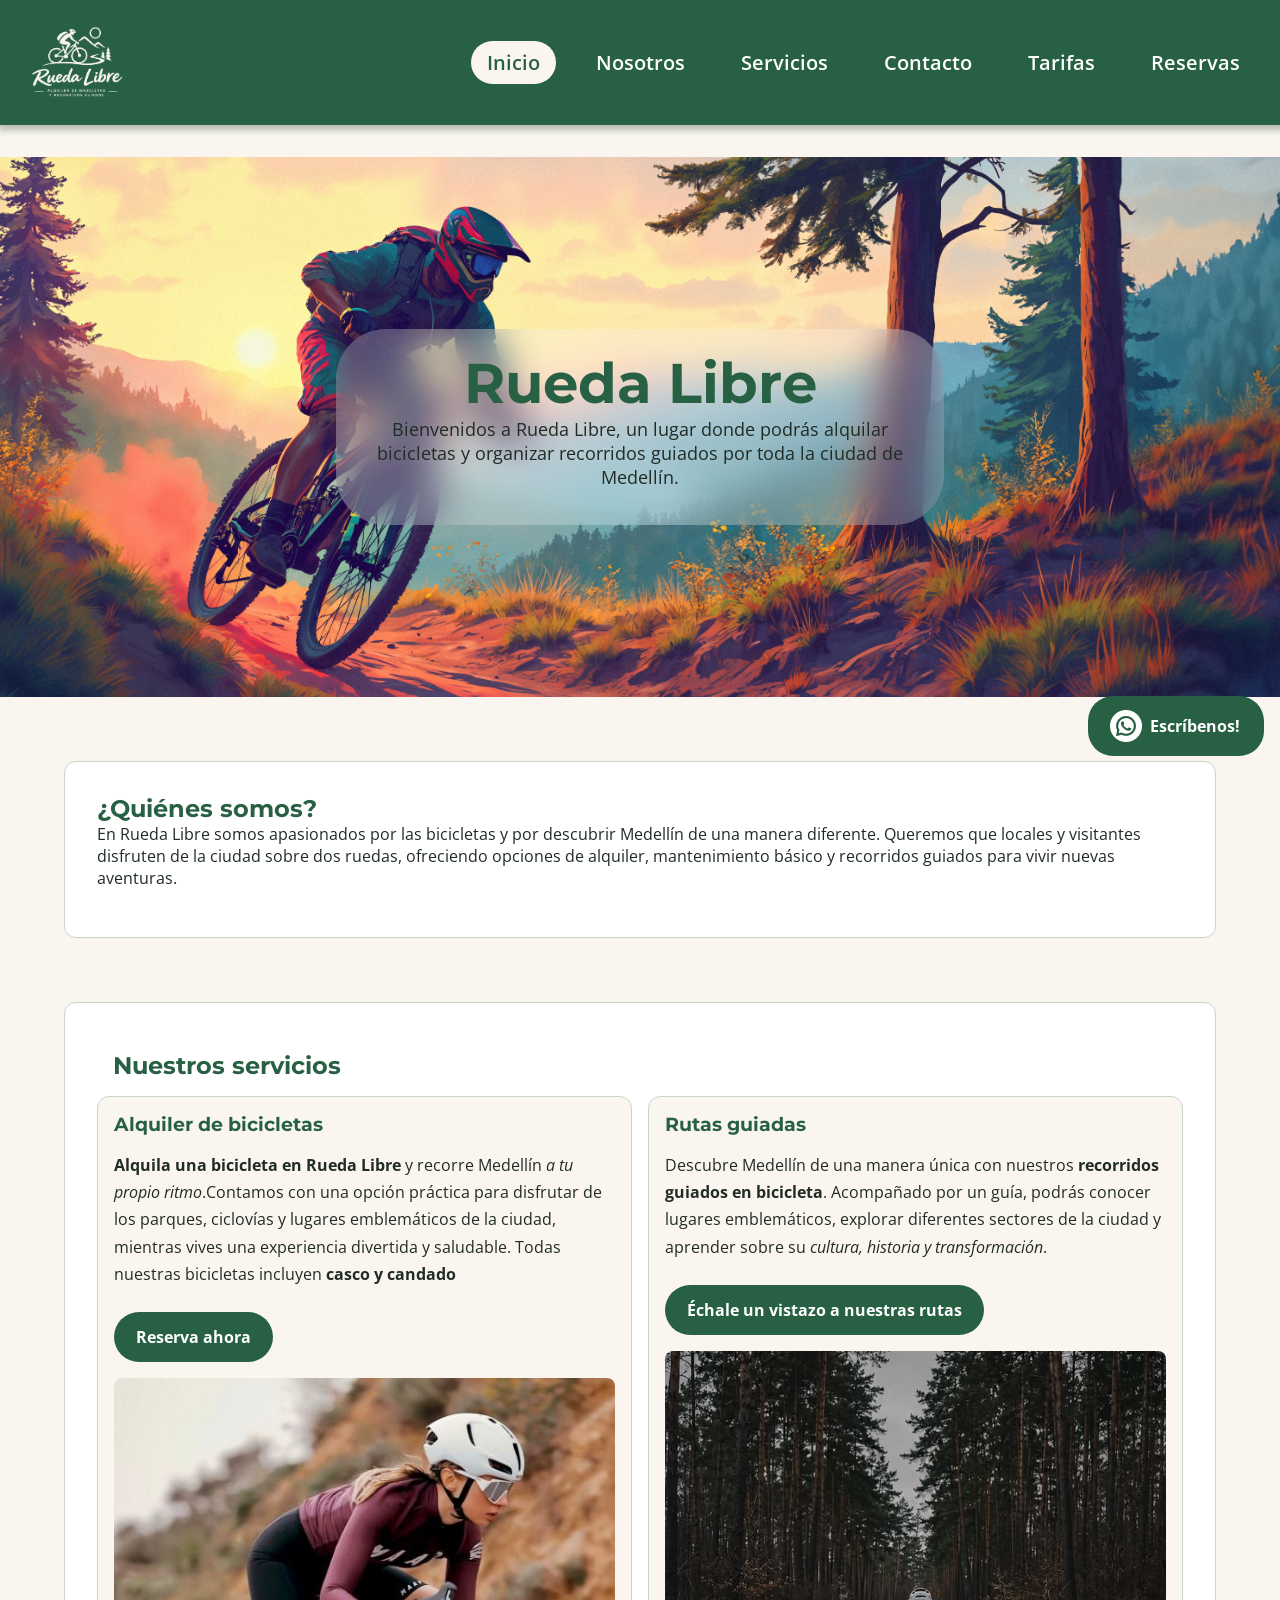
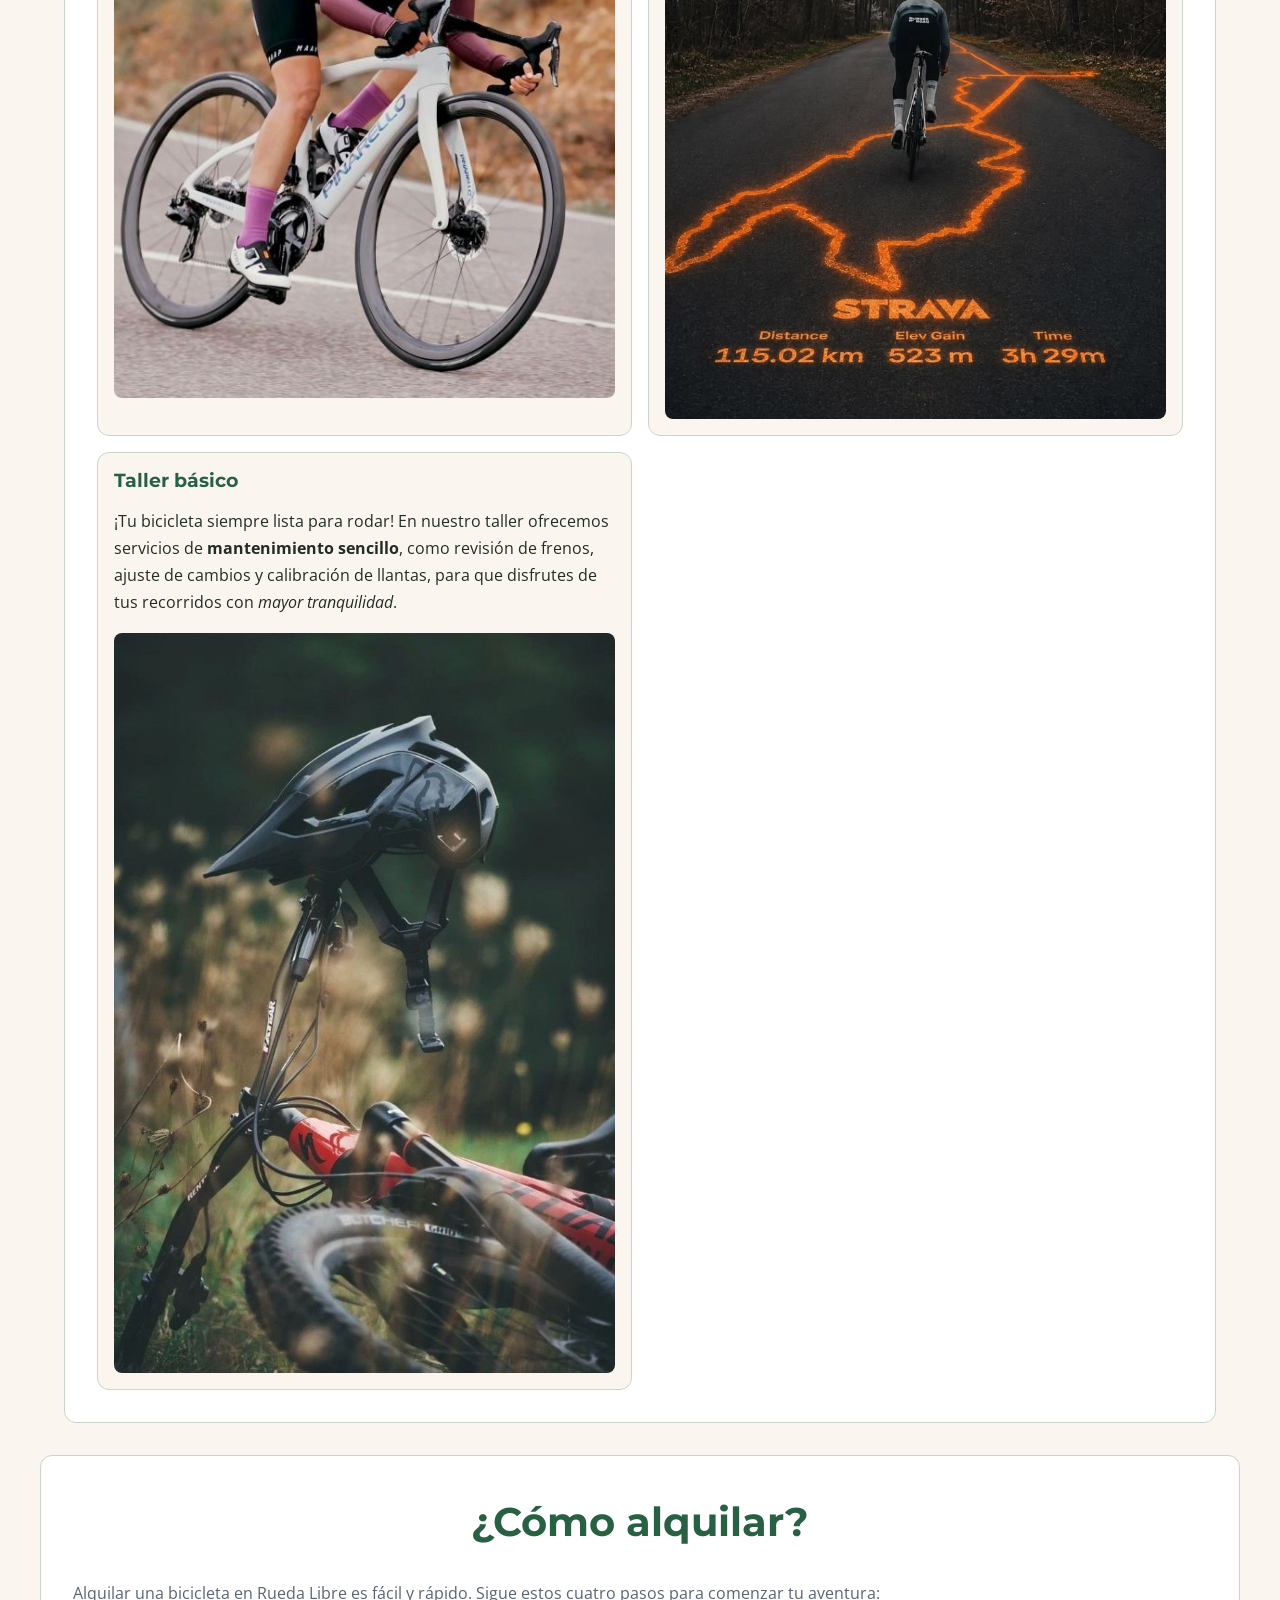
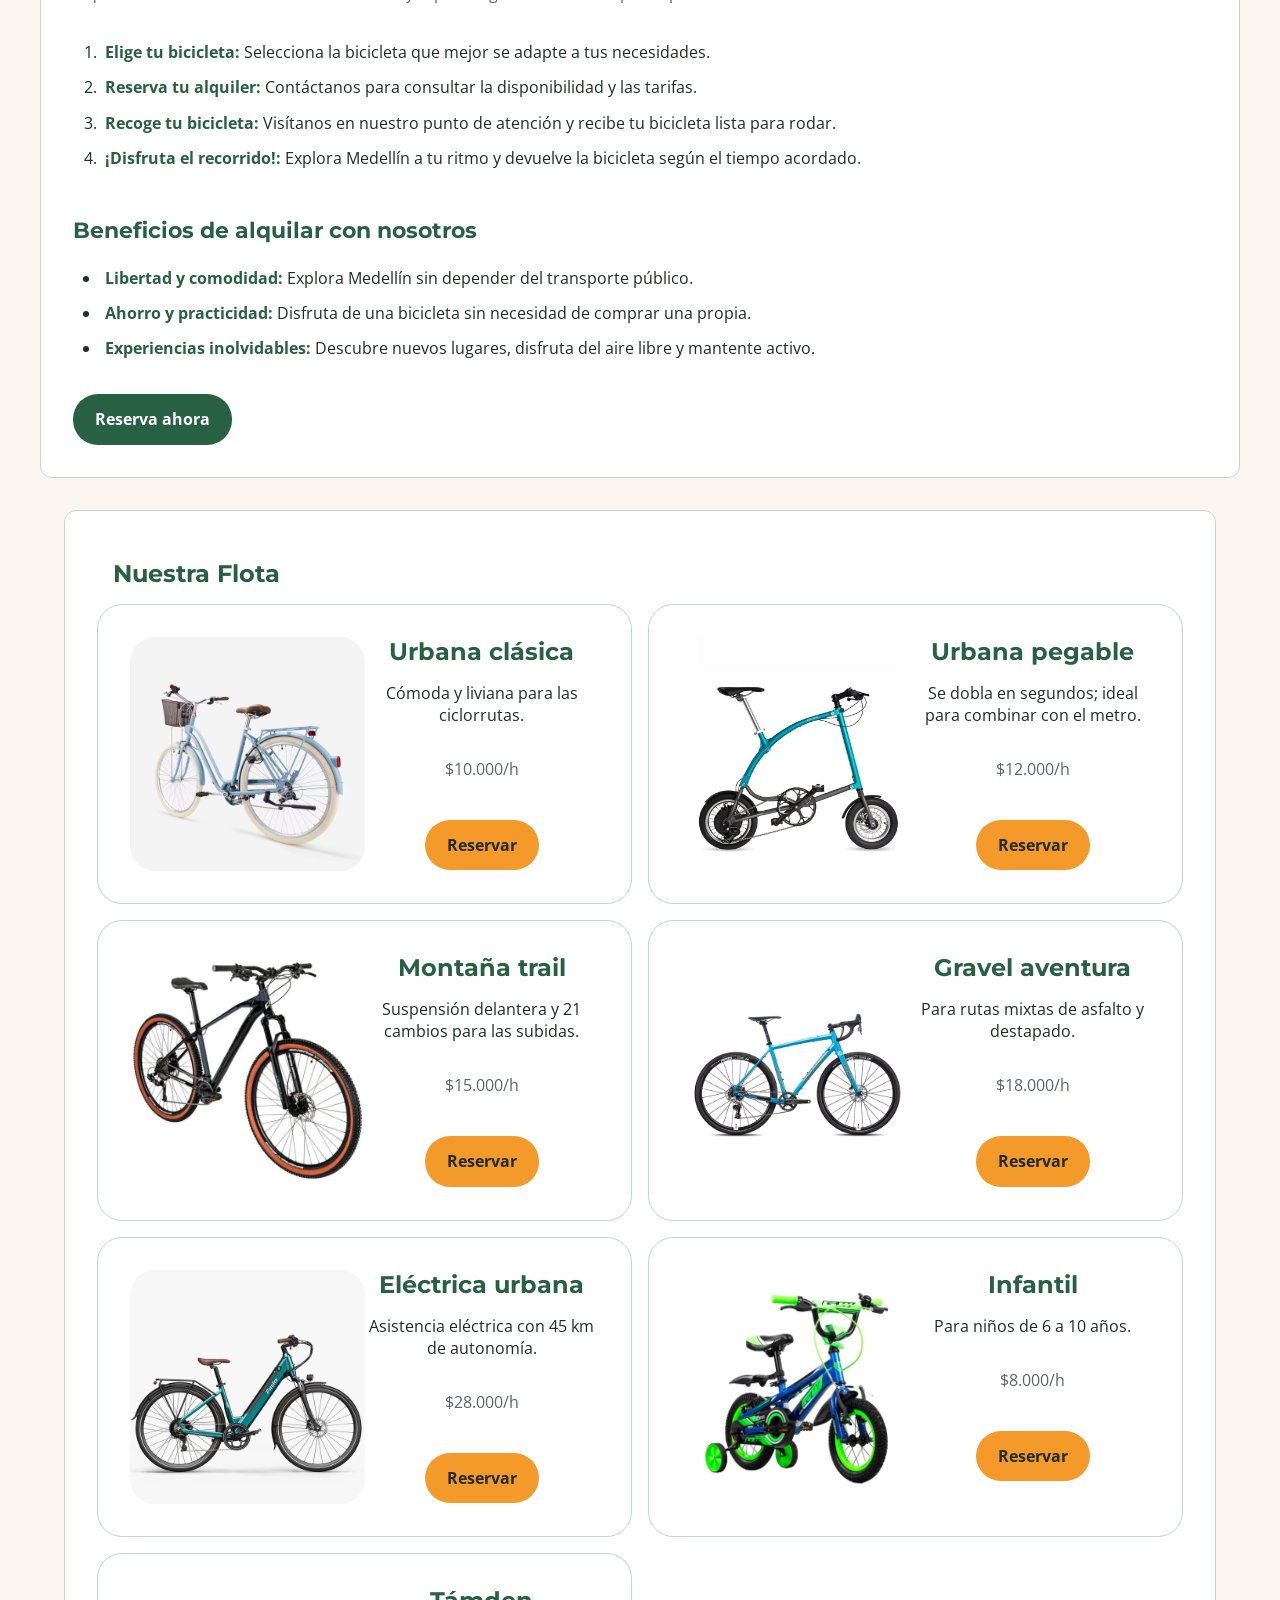
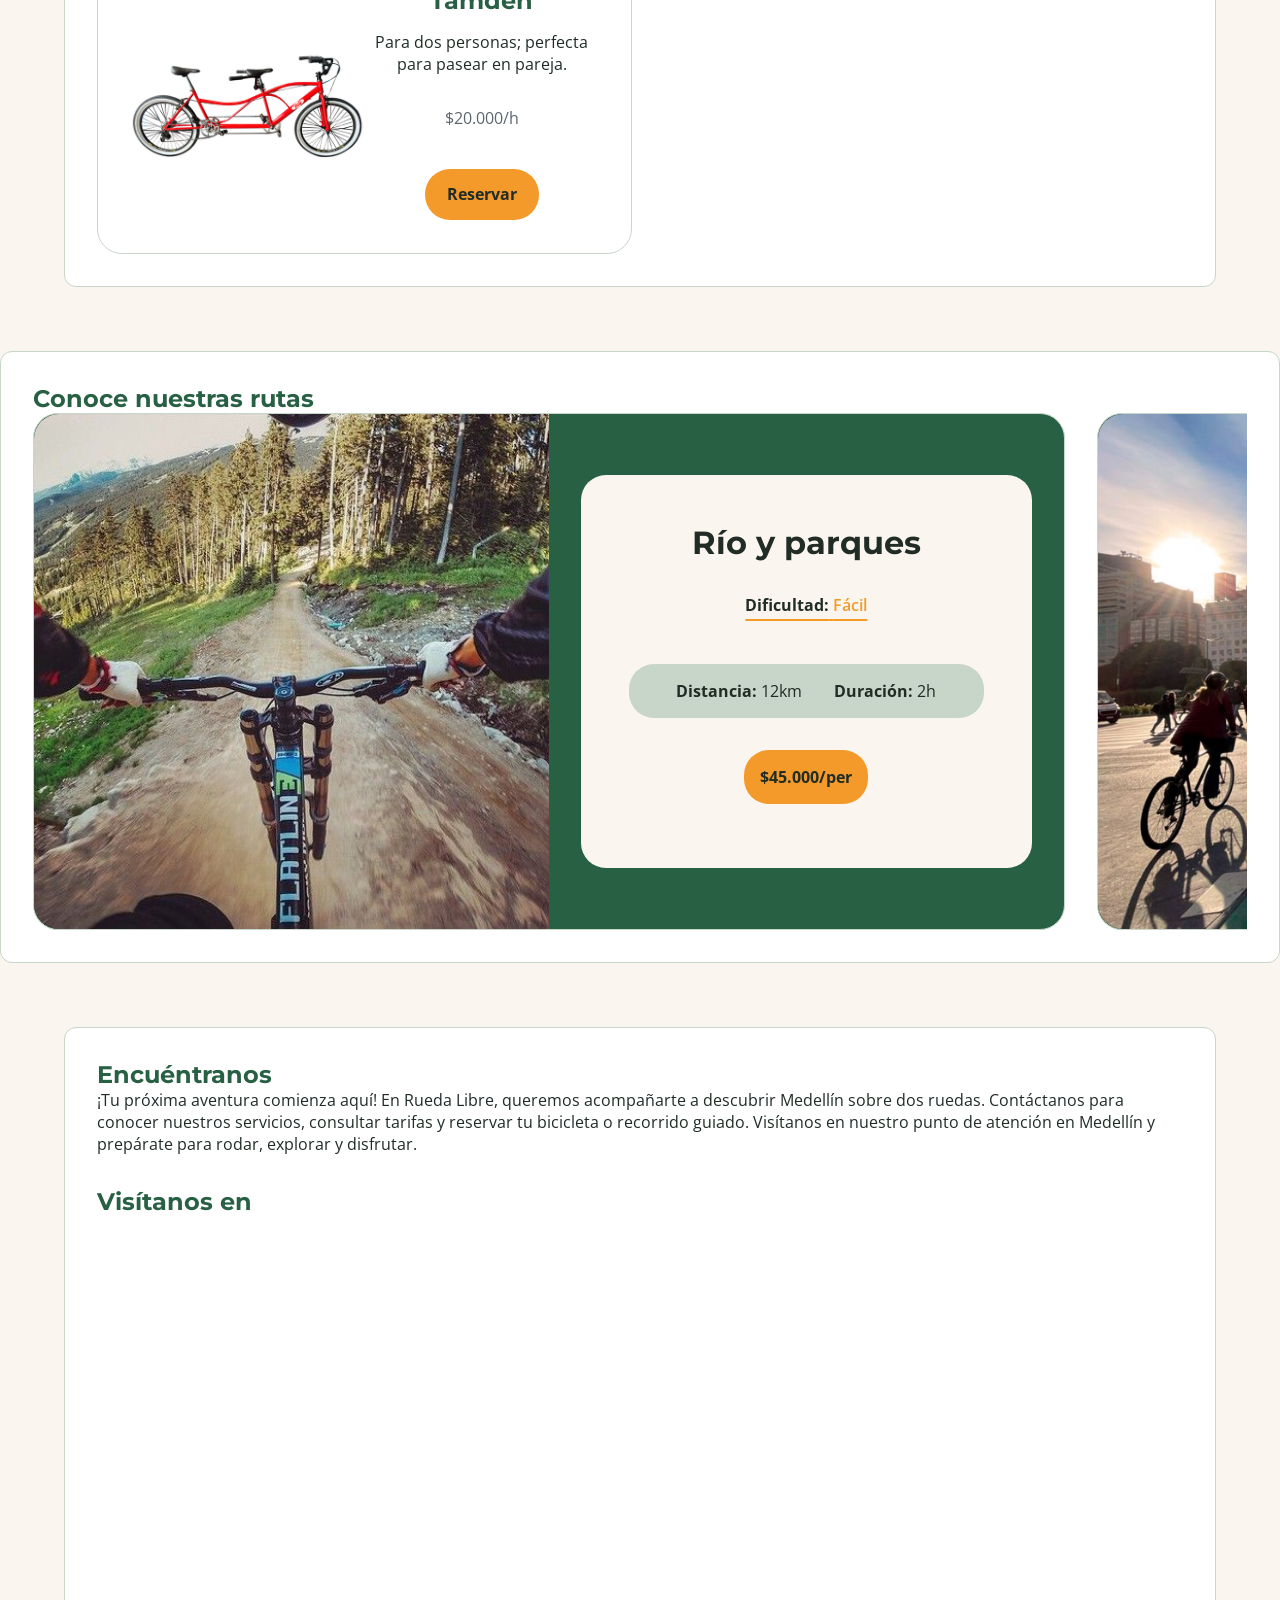
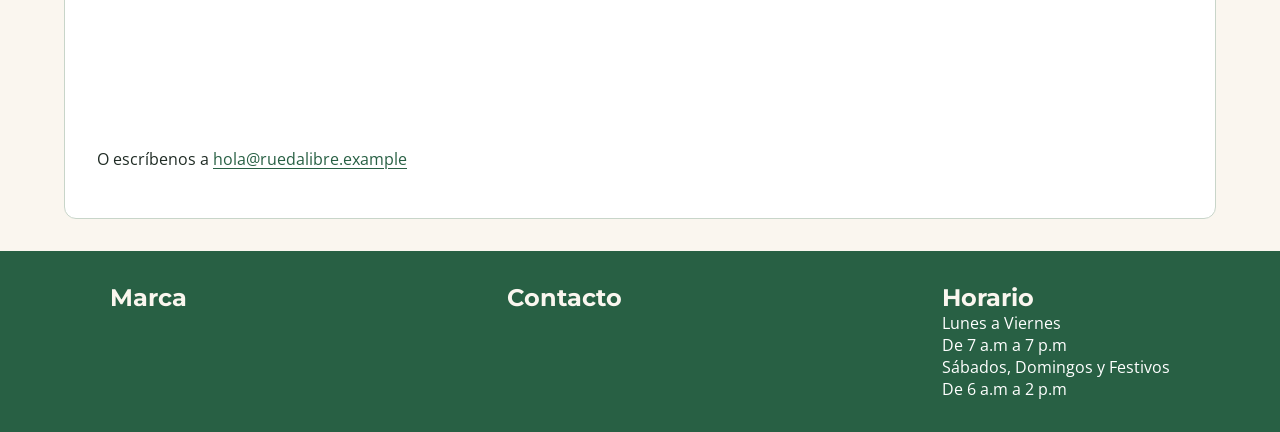
==== index.html @ aeb86398 "Creación repositorio Rueda Libre usando Bootstrap" ====
<!DOCTYPE html>
<html lang="es">

<head>
    <meta charset="UTF-8">
    <meta name="viewport" content="width=device-width, initial-scale=1.0">
    <link rel="preconnect" href="https://fonts.googleapis.com">
    <link rel="preconnect" href="https://fonts.gstatic.com" crossorigin>
    <link
        href="https://fonts.googleapis.com/css2?family=Inter:ital,opsz,wght@0,14..32,100..900;1,14..32,100..900&family=Montserrat:ital,wght@0,100..900;1,100..900&family=Open+Sans:ital,wght@0,300..800;1,300..800&display=swap"
        rel="stylesheet">
    <link
        href="https://fonts.googleapis.com/css2?family=Inter:ital,opsz,wght@0,14..32,100..900;1,14..32,100..900&family=Montserrat:ital,wght@0,100..900;1,100..900&display=swap"
        rel="stylesheet">
    <!-- <link rel="stylesheet" href="./css/style.css"> -->  <!-- primer CSS, enfoque primero pc -->
    <link rel="stylesheet" href="./css/mobil-first.css"> <!-- Enfoque Mobile-first -->
    <title>Rueda Libre | Alquiler de bicicletas en Medellín</title>
    <meta name="description" content="Alquila bicicletas y organiza recorridos guiados por Medellín">
</head>

<body>

    <header>
        <a href="../index.html" class="logo"><img src="./img/Logo.png" alt="Logo de Rueda Libre" class="logo-img"></a>

        <input type="checkbox" id="menu">
        <label for="menu">
            <img src="./img/menu.png" class="menu-icon" alt="icono menú hamburguesa">
        </label>

        <nav class="nav">
            <ul class="nav-bar">
                <li class="nav-bar-item activo"><a href="./index.html">Inicio</a></li>
                <li class="nav-bar-item"><a href="#Nosotros">Nosotros</a></li>
                <li class="nav-bar-item"><a href="#Servicios">Servicios</a></li>
                <li class="nav-bar-item"><a href="#Encuentranos">Contacto</a></li>
                <li class="nav-bar-item"><a href="./paginas/tarifas.html">Tarifas</a></li>
                <li class="nav-bar-item"><a href="./paginas/reservas.html">Reservas</a></li>
            </ul>
        </nav>
    </header>

    <main>
        <section class="container container-welcome" id="container-welcome">
            <div class="welcome-content">
                <h1>Rueda Libre</h1>
                <p>Bienvenidos a Rueda Libre, un lugar donde podrás alquilar bicicletas y organizar recorridos guiados
                    por toda la ciudad de Medellín.</p>
            </div>

        </section>

        <section class="container nosotros" id="Nosotros">
            <h2 class="title nosotros-title">¿Quiénes somos?</h2>
            <p>En Rueda Libre somos apasionados por las bicicletas y por descubrir Medellín de una manera diferente.
                Queremos que locales y visitantes disfruten de la ciudad sobre dos ruedas, ofreciendo opciones de
                alquiler,
                mantenimiento básico y recorridos guiados para vivir nuevas aventuras.</p>
        </section>


        <section class="container servicios" id="Servicios">

            <h2 class="title servicios-title">Nuestros servicios</h2>

            <div class="container-content container-content-servicios">

                <article class="container-servicios-subtitle">
                    <h3 class="servicios-subtitle">Alquiler de bicicletas</h3>
                    <p class="servicios-text"><strong>Alquila una bicicleta en Rueda Libre</strong>
                        y recorre Medellín <em>a tu propio ritmo</em>.Contamos con una opción práctica para disfrutar de
                        los parques, ciclovías y lugares emblemáticos de la ciudad, mientras vives una experiencia
                        divertida
                        y
                        saludable. Todas nuestras bicicletas incluyen
                        <strong>casco y candado</strong>
                    </p>
                    <a href="./paginas/reservas.html" class="btn btn-reserva">Reserva ahora</a>
                    <img src="./img/ciclista.jpg" alt="Ciclista_mujer" class="servicios-image">
                </article>


                <article class="container-servicios-subtitle">
                    <h3 class="servicios-subtitle">Rutas guiadas</h3>
                    <p class="servicios-text"> Descubre Medellín de una manera única con nuestros <strong>recorridos
                            guiados
                            en bicicleta</strong>. Acompañado por un guía, podrás conocer lugares emblemáticos, explorar
                        diferentes sectores de la
                        ciudad y aprender sobre su <em>cultura, historia y transformación</em>.
                    </p>
                    <a href="./paginas/tarifas.html#tarifas-recorridos" class="btn btn">Échale un vistazo a nuestras
                        rutas</a>
                    <img src="./img/Ruta.jpg" alt="Ruta_de_ciclismo" class="servicios-image">
                </article>

                <article class="container-servicios-subtitle">
                    <h3 class="servicios-subtitle">Taller básico</h3>
                    <p class="servicios-text">¡Tu bicicleta siempre lista para rodar! En nuestro taller ofrecemos
                        servicios
                        de
                        <strong>mantenimiento sencillo</strong>, como revisión de frenos, ajuste de cambios y
                        calibración de
                        llantas,
                        para que disfrutes de tus recorridos con <em>mayor tranquilidad</em>.
                    </p>
                    <img src="./img/Bicicleta.jpg" alt="Bicicleta_recostada_con_casco" class="servicios-image"
                        width="500">
                </article>

            </div>
        </section>


        <section class="container alquiler" id="Alquiler">
            <h2 class="title alquiler-title">¿Cómo alquilar?</h2>
            <p>Alquilar una bicicleta en Rueda Libre es fácil y rápido. Sigue estos cuatro pasos para comenzar tu
                aventura:
            </p>
            <ol>
                <li><strong>Elige tu bicicleta:</strong> Selecciona la bicicleta que mejor se adapte a tus necesidades.
                </li>
                <li><strong>Reserva tu alquiler:</strong> Contáctanos para consultar la disponibilidad y las tarifas.
                </li>
                <li><strong>Recoge tu bicicleta:</strong> Visítanos en nuestro punto de atención y recibe tu bicicleta
                    lista
                    para rodar.</li>
                <li><strong>¡Disfruta el recorrido!:</strong> Explora Medellín a tu ritmo y devuelve la bicicleta según
                    el
                    tiempo acordado.</li>
            </ol>
            <h3>Beneficios de alquilar con nosotros</h3>
            <ul>
                <li><strong>Libertad y comodidad:</strong> Explora Medellín sin depender del transporte público.</li>
                <li><strong>Ahorro y practicidad:</strong> Disfruta de una bicicleta sin necesidad de comprar una
                    propia.
                </li>
                <li><strong>Experiencias inolvidables:</strong> Descubre nuevos lugares, disfruta del aire libre y
                    mantente
                    activo.</li>
            </ul>

            <a href="./paginas/reservas.html" class="btn">Reserva ahora</a>

        </section>

        <section class="container flota">
            <h2>Nuestra Flota</h2>
            <div>
                <article class="flota-article">
                    <img src="./img/Urbana.jpg" alt="Bicicleta urbana clásica">

                    <div>
                        <h3>Urbana clásica</h3>
                        <p class="flota-description">
                            Cómoda y liviana para las ciclorrutas.
                        </p>
                        <p class="flota-precio">
                            $10.000/h
                        </p>
                        <a href="./paginas/reservas.html" class="btn btn-flota">Reservar</a>
                    </div>
                </article>

                <article class="flota-article">
                    <img src="./img/Pegable.jpg" alt="Bicicleta urbana pegable">

                    <div>
                        <h3>Urbana pegable</h3>
                        <p class="flota-description">
                            Se dobla en segundos; ideal para combinar con el metro.
                        </p>
                        <p class="flota-precio">
                            $12.000/h
                        </p>
                        <a href="./paginas/reservas.html" class="btn btn-flota">Reservar</a>
                    </div>

                </article>

                <article class="flota-article">
                    <img src="./img/Montana.jpeg" alt="Bicicleta montaña trail">

                    <div>
                        <h3>Montaña trail</h3>
                        <p class="flota-description">
                            Suspensión delantera y 21 cambios para las subidas.
                        </p>
                        <p class="flota-precio">
                            $15.000/h
                        </p>
                        <a href="./paginas/reservas.html" class="btn btn-flota">Reservar</a>
                    </div>

                </article>

                <article class="flota-article">
                    <img src="./img/gravel.jpg" alt="Bicicleta gravel aventura">

                    <div>
                        <h3>Gravel aventura</h3>
                        <p class="flota-description">
                            Para rutas mixtas de asfalto y destapado.
                        </p>
                        <p class="flota-precio">
                            $18.000/h
                        </p>
                        <a href="./paginas/reservas.html" class="btn btn-flota">Reservar</a>
                    </div>

                </article>

                <article class="flota-article">
                    <img src="./img/Electrica.jpg" alt="Bicicleta eléctrica urbana">

                    <div>
                        <h3>Eléctrica urbana</h3>
                        <p class="flota-description">
                            Asistencia eléctrica con 45 km de autonomía.
                        </p>
                        <p class="flota-precio">
                            $28.000/h
                        </p>
                        <a href="./paginas/reservas.html" class="btn btn-flota">Reservar</a>
                    </div>

                </article>

                <article class="flota-article">
                    <img src="./img/Nino.jpg" alt="Bicicleta para niños">

                    <div>
                        <h3>Infantil</h3>
                        <p class="flota-description">
                            Para niños de 6 a 10 años.
                        </p>
                        <p class="flota-precio">
                            $8.000/h
                        </p>
                        <a href="./paginas/reservas.html" class="btn btn-flota">Reservar</a>
                    </div>

                </article>

                <article class="flota-article">
                    <img src="./img/tamden.jpg" alt="Bicicleta Tamden para dos personas">

                    <div>
                        <h3>Támden</h3>
                        <p class="flota-description">
                            Para dos personas; perfecta para pasear en pareja.
                        </p>
                        <p class="flota-precio">
                            $20.000/h
                        </p>
                        <a href="./paginas/reservas.html" class="btn btn-flota">Reservar</a>
                    </div>

                </article>

            </div>

        </section>

        <section class="container rutas">
            <h2>Conoce nuestras rutas</h2>
            <div class="rutas-cards">
                <article class="ruta-card">
                    <img src="./img/ruta1.jpg" alt="Ciclista recorriendo un camino montañoso">
                    <div class="ruta-info">
                        <h3>Río y parques</h3>
                        <p class="dificultad"><b>Dificultad:</b> <span class="nivel">Fácil</span></p>
                        <div>
                            <p class="distancia"><b>Distancia:</b> 12km</p>
                            <p class="duracion"><b>Duración:</b> 2h</p>
                        </div>
                        <p class="ruta-precio">$45.000/per</p>
                    </div>
                </article>

                <article class="ruta-card">
                    <img src="./img/ruta2.jpg" alt="Ciclistas paseando por la ciudad">
                    <div class="ruta-info">
                        <h3>Sabores del barrio</h3>
                        <p class="dificultad"><b>Dificultad:</b> <span class="nivel">Medio</span></p>
                        <div>
                            <p class="distancia"><b>Distancia:</b> 18km</p>
                            <p class="duracion"><b>Duración:</b> 3h</p>
                        </div>
                        <p class="ruta-precio">$60.000/per</p>
                    </div>
                </article>

                <article class="ruta-card">
                    <img src="./img/ruta3.jpg" alt="Ciclistas subiendo una loma inclinada">
                    <div class="ruta-info">
                        <h3>Reto Las Palmas</h3>
                        <p class="dificultad"><b>Dificultad:</b> <span class="nivel">Alta</span></p>
                        <div>
                            <p class="distancia"><b>Distancia:</b> 25km</p>
                            <p class="duracion"><b>Duración:</b> 4h</p>
                        </div>
                        <p class="ruta-precio">$85.000/per</p>
                    </div>
                </article>
            </div>


        </section>

        <section class="container container-encuentranos" id="Encuentranos">

            <h2 class="title encuentranos-title">Encuéntranos</h2>

            <p>
                ¡Tu próxima aventura comienza aquí! En Rueda Libre, queremos
                acompañarte a descubrir Medellín sobre dos ruedas. Contáctanos
                para conocer nuestros servicios, consultar tarifas y reservar
                tu bicicleta o recorrido guiado. Visítanos en nuestro punto de
                atención en Medellín y prepárate para rodar, explorar y disfrutar.
            </p>

            <div class="container-encuentranos-content encuentranos-map">

                <h3>Visítanos en</h3>

                <iframe
                    src="https://www.google.com/maps/embed?pb=!1m18!1m12!1m3!1d3853.514376188081!2d-75.4993815813204!3d6.206771597466612!2m3!1f0!2f0!3f0!3m2!1i1024!2i768!4f13.1!3m3!1m2!1s0x8e4427141bd57539%3A0x10befc97ec4a2bd7!2sBosque%20de%20pinos!5e0!3m2!1ses!2sco!4v1792507449510!5m2!1ses!2sco"
                    width="600" height="450" style="border: 0;" allowfullscreen loading="lazy"
                    referrerpolicy="strict-origin-when-cross-origin" title="Ubicación de Rueda Libre en Medellín">
                </iframe>

            </div>

            <address class="container-encuentranos-content encuentranos-mail">
                O escríbenos a
                <a href="mailto:hola@ruedalibre.example">
                    hola@ruedalibre.example
                </a>

            </address>

        </section>



        <aside class="whatsapp">
            <a href="whatsapp://send?phone=573001234567" target="_blank" class="btn btn-whatsapp">
                <img src="./img/whatsapp.png" alt="WhatsApp">
                <p>Escríbenos!</p>
            </a>
        </aside>
    </main>

    <footer id="footer">
        <section class="footer-section">
            <h2>Marca</h2>
        </section>

        <section class="footer-section">
            <h2>Contacto</h2>
        </section>

        <section class="footer-section">
            <h2>Horario</h2>

            <dl>
                <dt>Lunes a Viernes</dt>
                <dd>De 7 a.m a 7 p.m</dd>

                <dt>Sábados, Domingos y Festivos</dt>
                <dd>De 6 a.m a 2 p.m</dd>
            </dl>

        </section>

    </footer>

</body>

</html>
---- css/style.css ----
:root {
    --primary-color: #286044;
    --secondary-color: #F39A2B;
    --background-color: #FAF6EF;
    --text-color: #202c25;
    --text-color-secondary: #5B6470;
    --surface-color: #E5EFE5;
    --border-color: #C8D5C9;

    --font-family-main: 'Montserrat', sans-serif;
    --font-family-secondary: 'Open Sans', sans-serif;

    --spacing-small: 0.5rem;
    --spacing-medium: 1rem;
    --spacing-large: 2rem;
}


* {
    margin: 0;
    padding: 0;
    box-sizing: border-box;
}

html {
    scroll-behavior: smooth;
    scroll-padding-top: 1rem;
}

body {
    background-color: var(--background-color);
    color: var(--text-color);
    font-family: var(--font-family-secondary);
    width: 100%;
}

a {
    text-decoration: none;
    color: inherit;
}

h1,
h2,
h3 {
    font-family: var(--font-family-main);
    color: var(--primary-color);
}

a:focus-visible,
button:focus-visible,
input:focus-visible,
select:focus-visible,
textarea:focus-visible,
iframe:focus-visible {
    outline: 3px solid var(--secondary-color);
    outline-offset: 4px;
}

p {
    margin-bottom: var(--spacing-medium);
}

header {
    background-color: var(--primary-color);
    color: white;
    text-align: center;
    display: flex;
    justify-content: space-between;
    box-shadow: 3px 0 7px 5px rgb(177, 184, 176);
    width: 100%;
    position: sticky;
    z-index: 100;
    top: 0;


    .logo {
        margin-left: var(--spacing-medium);

        .logo-img {
            width: 120px;
        }
    }

    #menu {
        display: none;
    }

    label {
        cursor: pointer;
        display: none;

        .menu-icon {
            width: 50px;
        }
    }

    .nav {
        display: flex;
        margin-right: var(--spacing-medium);

        .nav-bar {
            display: flex;
            flex-direction: row;
            list-style: none;
            gap: var(--spacing-small);
            text-decoration: none;
            align-items: center;
            justify-content: center;

            .nav-bar-item {
                font-size: 20px;
                margin: var(--spacing-small);
                padding: var(--spacing-small) var(--spacing-medium);
                border-radius: 40px;
                font-weight: 600;
                transition: 0.4s ease;
            }

            .activo {
                background-color: var(--background-color);
                padding: var(--spacing-small) var(--spacing-medium);
                margin: var(--spacing-small);
                color: var(--primary-color);
                border-radius: 50px;
                font-size: 20px;
            }

            .nav-bar-item:hover {
                background-color: var(--background-color);
                color: var(--text-color);
            }
        }
    }
}

main {
    display: flex;
    flex-direction: column;
}


.container {
    width: 90%;
    margin: var(--spacing-large) auto;
    padding: var(--spacing-large);

    border: 1px solid var(--border-color);
    border-radius: 0.75rem;
    background-color: white;
}

.container-welcome {
    margin-left: 0;
    margin-right: 0;
    display: flex;
    flex-direction: column;
    align-items: center;
    justify-content: center;
    border: none;
    border-radius: 0;

    min-height: 60vh;
    padding: var(--spacing-large);
    background-color: var(--surface-color);
    background-image: url("../img/Cliclismo.jpg");
    background-position: center;
    background-repeat: no-repeat;
    background-size: cover;

    text-align: center;
    width: 100%;

    .welcome-content {

        width: 50%;
        background: rgba(255, 255, 255, 0.233);
        backdrop-filter: blur(20px);
        -webkit-backdrop-filter: blur(10px);
        border-radius: 50px;
        padding: 20px;

        display: flex;
        flex-direction: column;
        align-items: center;
        justify-content: center;


        h1 {
            font-size: clamp(2rem, 5vw, 3.5rem);
        }

        p {
            max-width: 42rem;
            font-size: 1.1rem;
        }
    }

}


.servicios {

    .servicios-title {
        margin: var(--spacing-medium);
    }

    .container-content-servicios {
        display: grid;
        grid-template-columns: repeat(auto-fit, minmax(400px, 1fr));
        gap: var(--spacing-medium);


        .container-servicios-subtitle {
            position: relative;
            min-width: 0;
            padding: var(--spacing-medium);

            border: 1px solid var(--border-color);
            border-radius: 0.75rem;
            background-color: var(--background-color);

            .servicios-subtitle {
                margin-bottom: var(--spacing-medium);
            }

            .servicios-text {
                line-height: 1.7;
            }

            .servicios-image {
                display: block;
                width: 100%;
                height: auto;
                margin-top: var(--spacing-medium);
                border-radius: 0.5rem;

            }
        }
    }
}

.btn {
    display: inline-block;
    margin-top: var(--spacing-small);
    padding: 0.75rem 1.25rem;

    border: 2px solid transparent;
    border-radius: 25px;
    background-color: var(--primary-color);
    color: white;
    font: inherit;
    font-weight: 700;
    line-height: 1.4;
    text-align: center;
    cursor: pointer;

    transition: background-color 0.3s ease,
        color 0.3s ease;
}

.btn:hover {
    background-color: var(--secondary-color);
    color: var(--text-color);
}

.btn:focus-visible {
    outline: 3px solid var(--secondary-color);
    outline-offset: 4px;
}


.alquiler {
    width: 100%;
    max-width: 75rem;
    margin: 0 auto;
    padding: var(--spacing-large);

    display: flex;
    flex-direction: column;
    align-items: flex-start;
    gap: var(--spacing-medium);

    color: var(--text-color);
    line-height: 1.7;

    .alquiler-title {
        width: 100%;
        margin-bottom: var(--spacing-small);

        color: var(--primary-color);
        font-family: var(--font-family-main);
        font-size: clamp(1.8rem, 4vw, 2.5rem);
        text-align: center;
    }

    p {
        max-width: 55rem;

        color: var(--text-color-secondary);
        font-family: var(--font-family-secondary);
        font-size: 1rem;
    }

    ol,
    ul {
        width: 100%;
        max-width: 65rem;
        padding-left: 1.75rem;

        font-family: var(--font-family-secondary);

        li {
            margin-bottom: var(--spacing-small);
            padding-left: 0.25rem;

            strong {
                color: var(--primary-color);
            }

        }
    }

    h3 {
        margin-top: var(--spacing-medium);

        color: var(--primary-color);
        font-family: var(--font-family-main);
        font-size: 1.35rem;
    }

}

.encuentranos-map {

    h3 {
        padding: var(--spacing-medium) 0;
        font-size: 1.5rem;
    }

    iframe {
        display: block;
        width: 100%;
        max-width: 100%;
        border: 0;
        border-radius: 25px;
    }
}

.encuentranos-mail {
    display: block;
    font-style: normal;
    overflow-wrap: anywhere;
    padding: var(--spacing-medium) 0;

    a {
        color: var(--primary-color);
        text-decoration: underline;
        text-underline-offset: 0.2em;
    }
}

.container-tabla {
    overflow-x: auto;

    .tabla {
        width: 100%;
        border-collapse: collapse;
        margin-bottom: var(--spacing-medium);
        background-color: white;

        caption {
            margin-bottom: var(--spacing-medium);
            color: var(--primary-color);
            font-family: var(--font-family-main);
            font-size: 1.4rem;
            font-weight: 700;
            text-align: left;
        }

        th {
            padding: var(--spacing-medium);
            border: 1px solid var(--border-color);
            text-align: left;
            background-color: var(--primary-color);
            color: white;
        }

        td {
            padding: var(--spacing-medium);
            border: 1px solid var(--border-color);
            text-align: left;
        }
    }
}

.container-description {
    line-height: 1.8;

    .list-requisitos {
        padding-left: var(--spacing-large);
    }
}

.main-reservas {
    display: grid;
    grid-template-columns: 2fr 1fr;
}

.container-horarios {
    display: flex;
    align-items: center;
    flex-direction: column;
    gap: var(--spacing-large);
    background-color: var(--surface-color);

    .content-horarios {
        min-width: 0;

        p {
            padding: var(--spacing-medium) 0;

            a {
                color: var(--primary-color);
                text-decoration: underline;
                text-underline-offset: 0.2em;
            }
        }

    }

    .content-horarios-aside {
        padding: var(--spacing-large);
        border: solid 1px var(--secondary-color);
        border-radius: 15px;

        dl {
            display: flex;
            flex-direction: column;
            gap: var(--spacing-medium);

            dt {
                font-weight: bold;
            }
        }
    }
}

.container-formreservas {

    form {
        width: 100%;
    }

    fieldset {
        margin-bottom: var(--spacing-large);
        padding: var(--spacing-large);

        border: 1px solid var(--border-color);
        border-radius: 0.75rem;
        display: grid;
        grid-template-columns: 1fr 1fr;
        gap: var(--spacing-medium);

        legend {
            padding: 0 var(--spacing-small);
            color: var(--primary-color);
            font-family: var(--font-family-main);
            font-weight: 700;
        }

        .form-group {
            margin-bottom: var(--spacing-medium);

            label {
                display: block;
                margin-bottom: var(--spacing-small);
                font-weight: 600;
            }

            input:not([type="checkbox"]),
            select,
            textarea {
                display: block;
                width: 100%;
                min-height: 2.75rem;
                padding: 0.75rem;

                border: 1px solid var(--border-color);
                border-radius: 0.375rem;
                background-color: white;
                color: var(--text-color);
                font: inherit;
            }

            textarea {
                min-height: 8rem;
                resize: vertical;
            }

            input[type="checkbox"] {
                width: 1.1rem;
                height: 1.1rem;
                margin-right: var(--spacing-small);
                accent-color: var(--primary-color);
                vertical-align: middle;
            }

            input:focus-visible,
            select:focus-visible,
            textarea:focus-visible {
                border-color: var(--primary-color);
                outline: 3px solid var(--secondary-color);
                outline-offset: 2px;
            }

        }

        .form-group-checkbox {
            margin-bottom: var(--spacing-small);
        }
    }

    button {
        display: block;
        width: 100%;
        padding: var(--spacing-medium);

        border: 0;
        border-radius: 0.5rem;
        background-color: var(--primary-color);
        color: white;
        font: inherit;
        font-weight: 700;
        cursor: pointer;

        transition: background-color 0.3s ease;
    }

    button:hover {
        background-color: var(--secondary-color);
        color: var(--text-color);
    }


}

.flota {

    h2 {
        padding: var(--spacing-medium);
    }

    div {
        display: grid;
        grid-template-columns: repeat(auto-fit, minmax(min(100%, 450px), 1fr));
        gap: var(--spacing-medium);

        .flota-article {
            padding: var(--spacing-large);
            border: solid var(--border-color) 1px;
            border-radius: 25px;
            display: flex;



            img {
                width: 50%;
                border-radius: 25px;
                transition: ease 1s;
            }

            img:hover {
                transform: scale(1.1);
                width: 50%;
            }

            div {
                width: 50%;
                display: flex;
                flex-direction: column;
                align-items: center;
                text-align: center;

                h3 {
                    font-size: 1.5rem;
                }

                .flota-precio {
                    color: var(--text-color-secondary);
                }

                .btn-flota {
                    background-color: var(--secondary-color);
                    color: var(--text-color);
                }

                .btn-flota:hover {
                    background-color: var(--primary-color);
                    color: var(--background-color);
                }
            }
        }
    }
}


.whatsapp {
    width: 11rem;
    position: fixed;
    bottom: 9rem;
    right: var(--spacing-medium);

    .btn-whatsapp {
        display: flex;
        align-items: center;
        gap: var(--spacing-small);

        p {
            margin-bottom: 0;
        }

        img {
            width: 2rem;
        }
    }
}

.rutas {
    width: 100%;

    .rutas-cards {
        display: flex;
        overflow-x: auto;
        scroll-snap-type: x mandatory;
        width: 100%;
        gap: var(--spacing-large);

        .ruta-card {
            display: flex;
            align-items: center;
            justify-content: space-between;

            border: var(--border-color) solid 1px;
            border-radius: 25px;
            scroll-snap-align: center;
            flex: 0 0 85%;
            background-color: var(--primary-color);

            img {
                width: 50%;
                border-radius: 25px 0 0 25px;
                height: 100%;

            }

            .ruta-info {
                display: flex;
                flex-direction: column;
                text-align: center;
                width: 50%;
                gap: var(--spacing-medium);
                background-color: var(--background-color);
                margin: 0;
                padding: 3rem;
                border-radius: 0 25px 25px 0;

                h3 {
                    color: var(--text-color);
                    font-size: 2rem;
                }

                .dificultad {
                    text-decoration: underline;
                    text-decoration-color: var(--secondary-color);
                    text-decoration-thickness: 2px;
                    text-underline-offset: var(--spacing-small);

                    .nivel {
                        font-weight: 600;
                        color: var(--secondary-color);

                    }
                }

                div {
                    display: flex;
                    justify-content: center;
                    padding: var(--spacing-medium);
                    background-color: var(--border-color);
                    align-items: center;
                    flex-direction: row;
                    border-radius: 25px;
                    gap: var(--spacing-large);
                    padding-bottom: 0;
                }

                .ruta-precio {
                    padding: var(--spacing-medium);
                    background-color: var(--secondary-color);
                    width: auto;
                    align-self: center;
                    font-weight: bolder;
                    border-radius: 25px;
                }
            }
        }
    }
}

footer {
    padding: var(--spacing-large);
    display: flex;
    background-color: var(--primary-color);
    color: white;
    flex-direction: row;
    align-items: flex-start;
    gap: 20rem;
    justify-content: center;
    flex-wrap: wrap;

    .footer-section {

        h2 {
            color: var(--background-color);
        }
    }
}

@media (max-width: 1023px) {

    html {
        scroll-padding-top: 5rem;
    }

    header {
        align-items: center;

        label {
            display: flex;
            align-items: center;
            order: 1;
            margin-right: var(--spacing-medium);
        }

        .nav {
            margin-right: 0;

            .nav-bar {
                position: absolute;
                left: 0;
                right: 0;
                top: 100%;
                display: none;
                flex-direction: column;
                align-items: stretch;
                justify-content: flex-start;
                gap: 0;
                margin: 0;
                padding: 0;
                max-height: calc(100vh - 5rem);
                overflow-y: auto;
                background-color: var(--text-color);
                box-shadow: 0 8px 12px rgba(0, 0, 0, 0.25);

                .nav-bar-item {
                    margin: 0;
                    padding: 0;
                    border-radius: 0;
                    font-size: 1.1rem;

                    a {
                        display: block;
                        padding: var(--spacing-medium) var(--spacing-large);
                        color: var(--surface-color);
                    }
                }

                .nav-bar-item:hover {
                    background-color: var(--secondary-color);

                    a {
                        color: var(--text-color);
                    }
                }

                .activo {
                    margin: 0;
                    padding: 0;
                    border-radius: 0;
                    background-color: var(--primary-color);
                    box-shadow: inset 4px 0 0 var(--secondary-color);

                    a {
                        color: var(--surface-color);
                    }
                }
            }
        }

        #menu:checked~.nav .nav-bar {
            display: flex;
        }
    }

    .container {
        width: 100%;
        border-radius: 0;
        border-left: 0;
        border-right: 0;
    }

    .container-welcome .welcome-content {
        width: 80%;
    }

    .container-formreservas {
        form {
            fieldset {
                grid-template-columns: 1fr;
            }
        }
    }

    .whatsapp {
        width: auto;
        display: flex;

        .btn-whatsapp {
            width: 3.5rem;
            height: 3.5rem;
            margin-top: 0;
            padding: 0;
            justify-content: center;
            border-radius: 50%;

            img {
                align-self: center;
            }

            p {
                display: none;
            }
        }
    }

    footer {
        gap: 3rem;
        justify-content: space-around;
    }
}

@media (max-width: 767px) {
    header {
        padding: 0.25rem 0;

        .logo {
            margin-left: var(--spacing-medium);

            .logo-img {
                display: block;
                width: 90px;
            }
        }

        label {
            margin-right: var(--spacing-medium);

            .menu-icon {
                width: 40px;
            }
        }

        .nav .nav-bar .nav-bar-item {
            font-size: 1rem;
        }
    }

    .container {
        margin: var(--spacing-medium) 0;
        padding: var(--spacing-medium);

        h2 {
            font-size: 1.5rem;
        }

        .btn {
            display: block;
            width: 100%;
        }
    }

    .container-welcome {
        min-height: 50vh;
        margin-top: 0;

        .welcome-content {
            width: 100%;
            padding: var(--spacing-medium);
            border-radius: 30px;

            p {
                font-size: 1rem;
            }
        }
    }

    .servicios {
        .servicios-title {
            margin: 0 0 var(--spacing-medium);
        }

        .container-content-servicios {
            grid-template-columns: minmax(0, 1fr);
        }
    }

    .alquiler {

        ol,
        ul {
            padding-left: 1.25rem;
        }

        h3 {
            font-size: 1.2rem;
        }
    }

    .flota {

        h2 {
            padding: 0 0 var(--spacing-medium);
        }

        div {
            grid-template-columns: minmax(0, 1fr);

            .flota-article {
                flex-direction: column;
                gap: var(--spacing-medium);
                border-radius: 1rem;

                img,
                img:hover {
                    width: 100%;
                    object-fit: cover;
                    border-radius: 1rem;
                    transform: none;
                }

                div {
                    width: 100%;
                }
            }
        }
    }

    .rutas {
        .rutas-cards {
            gap: var(--spacing-medium);
            scroll-snap-type: x mandatory;
            padding-bottom: var(--spacing-small);

            .ruta-card {
                flex-direction: column;
                align-items: stretch;
                border-radius: 1rem;

                img {
                    width: 100%;
                    height: 180px;
                    object-fit: cover;
                    border-radius: 1rem 1rem 0 0;
                }

                .ruta-info {
                    width: 100%;
                    padding: var(--spacing-medium);
                    gap: var(--spacing-small);
                    border-radius: 0 0 1rem 1rem;

                    h3 {
                        font-size: 1.4rem;
                    }

                    div {
                        flex-wrap: wrap;
                        gap: var(--spacing-small) var(--spacing-medium);
                    }
                }
            }
        }
    }

    .encuentranos-map {

        h3 {
            font-size: 1.25rem;
        }

        iframe {
            height: 300px;
            border-radius: 1rem;
        }
    }

    .container-tabla {
        .tabla {
            caption {
                font-size: 1.2rem;
            }

            th,
            td {
                padding: var(--spacing-small);
                font-size: 0.875rem;
            }
        }

        .tarifas-recorrido {
            min-width: 32rem;
        }
    }

    .container-description {
        .list-requisitos {
            padding-left: 1.25rem;
        }
    }

    .main-reservas {
        grid-template-columns: minmax(0, 1fr);

        .container-formreservas {
            fieldset {
                padding: var(--spacing-medium);
                gap: 0;
            }
        }
    }

    .container-horarios {
        .content-horarios {
            h1 {
                font-size: 1.6rem;
            }
        }

        .content-horarios-aside {
            width: 100%;
            padding: var(--spacing-medium);
        }
    }

    footer {
        flex-direction: column;
        align-items: center;
        gap: var(--spacing-large);
        padding: var(--spacing-large) var(--spacing-medium);
        text-align: center;
    }
}
---- css/mobil-first.css ----
:root {
    --primary-color: #286044;
    --secondary-color: #F39A2B;
    --background-color: #FAF6EF;
    --text-color: #202c25;
    --text-color-secondary: #5B6470;
    --surface-color: #E5EFE5;
    --border-color: #C8D5C9;

    --font-family-main: 'Montserrat', sans-serif;
    --font-family-secondary: 'Open Sans', sans-serif;

    --spacing-small: 0.5rem;
    --spacing-medium: 1rem;
    --spacing-large: 2rem;
}


* {
    margin: 0;
    padding: 0;
    box-sizing: border-box;
}

html {
    scroll-behavior: smooth;
    scroll-padding-top: 5rem;

    @media (min-width: 1200px) {
        scroll-padding-top: 1rem;
    }
}

body {
    background-color: var(--background-color);
    color: var(--text-color);
    font-family: var(--font-family-secondary);
    width: 100%;
}

a {
    text-decoration: none;
    color: inherit;
}

h1,
h2,
h3 {
    font-family: var(--font-family-main);
    color: var(--primary-color);
}

a:focus-visible,
button:focus-visible,
input:focus-visible,
select:focus-visible,
textarea:focus-visible,
iframe:focus-visible {
    outline: 3px solid var(--secondary-color);
    outline-offset: 4px;
}

p {
    margin-bottom: var(--spacing-medium);
}

header {
    background-color: var(--primary-color);
    color: white;
    text-align: center;
    display: flex;
    justify-content: space-between;
    align-items: center;
    padding: 0.25rem 0;
    box-shadow: 3px 0 7px 5px rgb(177, 184, 176);
    width: 100%;
    position: sticky;
    z-index: 100;
    top: 0;


    .logo {
        margin-left: var(--spacing-medium);

        .logo-img {
            display: block;
            width: 90px;

            @media (min-width: 768px) {
                display: inline;
                width: 120px;
            }
        }
    }

    #menu {
        display: none;
    }

    label {
        cursor: pointer;
        display: flex;
        align-items: center;
        order: 1;
        margin-right: var(--spacing-medium);

        .menu-icon {
            width: 40px;

            @media (min-width: 768px) {
                width: 50px;
            }
        }

        @media (min-width: 1200px) {
            display: none;
        }
    }

    .nav {
        display: flex;
        margin-right: 0;

        .nav-bar {
            position: absolute;
            left: 0;
            right: 0;
            top: 100%;
            display: none;
            flex-direction: column;
            list-style: none;
            gap: 0;
            text-decoration: none;
            align-items: stretch;
            justify-content: flex-start;
            margin: 0;
            padding: 0;
            max-height: calc(100vh - 5rem);
            overflow-y: auto;
            background-color: var(--text-color);
            box-shadow: 0 8px 12px rgba(0, 0, 0, 0.25);

            .nav-bar-item {
                font-size: 1rem;
                margin: 0;
                padding: 0;
                border-radius: 0;
                font-weight: 600;
                transition: 0.4s ease;

                a {
                    display: block;
                    padding: var(--spacing-medium) var(--spacing-large);
                    color: var(--surface-color);
                }

                @media (min-width: 768px) {
                    font-size: 1.1rem;
                }

                @media (min-width: 1200px) {
                    font-size: 20px;
                    margin: var(--spacing-small);
                    padding: var(--spacing-small) var(--spacing-medium);
                    border-radius: 40px;

                    a {
                        display: inline;
                        padding: 0;
                        color: inherit;
                    }
                }
            }

            .nav-bar-item:hover {
                background-color: var(--secondary-color);

                a {
                    color: var(--text-color);
                }

                @media (min-width: 1200px) {
                    background-color: var(--background-color);
                    color: var(--text-color);

                    a {
                        color: inherit;
                    }
                }
            }

            .activo {
                background-color: var(--primary-color);
                padding: 0;
                margin: 0;
                color: var(--primary-color);
                border-radius: 0;
                box-shadow: inset 4px 0 0 var(--secondary-color);

                a {
                    color: var(--surface-color);
                }

                @media (min-width: 1200px) {
                    background-color: var(--background-color);
                    padding: var(--spacing-small) var(--spacing-medium);
                    margin: var(--spacing-small);
                    border-radius: 50px;
                    font-size: 20px;
                    box-shadow: none;

                    a {
                        color: inherit;
                    }
                }
            }

            @media (min-width: 1200px) {
                position: static;
                left: auto;
                right: auto;
                top: auto;
                display: flex;
                flex-direction: row;
                gap: var(--spacing-small);
                align-items: center;
                justify-content: center;
                max-height: none;
                overflow-y: visible;
                background-color: transparent;
                box-shadow: none;
            }
        }

        @media (min-width: 1200px) {
            margin-right: var(--spacing-medium);
        }
    }

    #menu:checked~.nav .nav-bar {
        display: flex;
    }

    @media (min-width: 768px) {
        padding: 0;
    }

    @media (min-width: 1200px) {
        align-items: normal;
    }
}

main {
    display: flex;
    flex-direction: column;
}


.container {
    width: 100%;
    margin: var(--spacing-medium) 0;
    padding: var(--spacing-medium);

    border: 1px solid var(--border-color);
    border-left: 0;
    border-right: 0;
    border-radius: 0;
    background-color: white;

    h2 {
        font-size: 1.5rem;
    }

    .btn {
        display: block;
        width: 100%;
    }

    @media (min-width: 768px) {
        margin: var(--spacing-large) auto;
        padding: var(--spacing-large);

        h2 {
            font-size: revert;
        }

        .btn {
            display: inline-block;
            width: auto;
        }
    }

    @media (min-width: 1200px) {
        width: 90%;
        border-left: 1px solid var(--border-color);
        border-right: 1px solid var(--border-color);
        border-radius: 0.75rem;
    }
}

.container-welcome {
    margin-left: 0;
    margin-right: 0;
    margin-top: 0;
    display: flex;
    flex-direction: column;
    align-items: center;
    justify-content: center;
    border: none;
    border-radius: 0;

    min-height: 50vh;
    padding: var(--spacing-medium);
    background-color: var(--surface-color);
    background-image: url("../img/Cliclismo.jpg");
    background-position: center;
    background-repeat: no-repeat;
    background-size: cover;

    text-align: center;
    width: 100%;

    .welcome-content {

        width: 100%;
        background: rgba(255, 255, 255, 0.233);
        backdrop-filter: blur(20px);
        -webkit-backdrop-filter: blur(10px);
        border-radius: 30px;
        padding: var(--spacing-medium);

        display: flex;
        flex-direction: column;
        align-items: center;
        justify-content: center;


        h1 {
            font-size: clamp(2rem, 5vw, 3.5rem);
        }

        p {
            max-width: 42rem;
            font-size: 1rem;
        }

        @media (min-width: 768px) {
            width: 80%;
            border-radius: 50px;
            padding: 20px;

            p {
                font-size: 1.1rem;
            }
        }

        @media (min-width: 1200px) {
            width: 50%;
        }
    }

    @media (min-width: 768px) {
        margin-top: var(--spacing-large);
        min-height: 60vh;
        padding: var(--spacing-large);
    }
}


.servicios {

    .servicios-title {
        margin: 0 0 var(--spacing-medium);

        @media (min-width: 768px) {
            margin: var(--spacing-medium);
        }
    }

    .container-content-servicios {
        display: grid;
        grid-template-columns: minmax(0, 1fr);
        gap: var(--spacing-medium);


        .container-servicios-subtitle {
            position: relative;
            min-width: 0;
            padding: var(--spacing-medium);

            border: 1px solid var(--border-color);
            border-radius: 0.75rem;
            background-color: var(--background-color);

            .servicios-subtitle {
                margin-bottom: var(--spacing-medium);
            }

            .servicios-text {
                line-height: 1.7;
            }

            .servicios-image {
                display: block;
                width: 100%;
                height: auto;
                margin-top: var(--spacing-medium);
                border-radius: 0.5rem;

            }
        }

        @media (min-width: 768px) {
            grid-template-columns: repeat(auto-fit, minmax(400px, 1fr));
        }
    }
}

.btn {
    display: inline-block;
    margin-top: var(--spacing-small);
    padding: 0.75rem 1.25rem;

    border: 2px solid transparent;
    border-radius: 25px;
    background-color: var(--primary-color);
    color: white;
    font: inherit;
    font-weight: 700;
    line-height: 1.4;
    text-align: center;
    cursor: pointer;

    transition: background-color 0.3s ease,
        color 0.3s ease;
}

.btn:hover {
    background-color: var(--secondary-color);
    color: var(--text-color);
}

.btn:focus-visible {
    outline: 3px solid var(--secondary-color);
    outline-offset: 4px;
}


.alquiler {
    width: 100%;
    max-width: 75rem;
    margin: 0 auto;
    padding: var(--spacing-large);

    display: flex;
    flex-direction: column;
    align-items: flex-start;
    gap: var(--spacing-medium);

    color: var(--text-color);
    line-height: 1.7;

    .alquiler-title {
        width: 100%;
        margin-bottom: var(--spacing-small);

        color: var(--primary-color);
        font-family: var(--font-family-main);
        font-size: clamp(1.8rem, 4vw, 2.5rem);
        text-align: center;
    }

    p {
        max-width: 55rem;

        color: var(--text-color-secondary);
        font-family: var(--font-family-secondary);
        font-size: 1rem;
    }

    ol,
    ul {
        width: 100%;
        max-width: 65rem;
        padding-left: 1.25rem;

        font-family: var(--font-family-secondary);

        li {
            margin-bottom: var(--spacing-small);
            padding-left: 0.25rem;

            strong {
                color: var(--primary-color);
            }

        }

        @media (min-width: 768px) {
            padding-left: 1.75rem;
        }
    }

    h3 {
        margin-top: var(--spacing-medium);

        color: var(--primary-color);
        font-family: var(--font-family-main);
        font-size: 1.2rem;

        @media (min-width: 768px) {
            font-size: 1.35rem;
        }
    }

}

.encuentranos-map {

    h3 {
        padding: var(--spacing-medium) 0;
        font-size: 1.25rem;

        @media (min-width: 768px) {
            font-size: 1.5rem;
        }
    }

    iframe {
        display: block;
        width: 100%;
        border: 0;
        border-radius: 1rem;
        height: 300px;

        @media (min-width: 768px) {
            height: 500px;
            border-radius: 25px;
        }
    }
}

.encuentranos-mail {
    display: block;
    font-style: normal;
    overflow-wrap: anywhere;
    padding: var(--spacing-medium) 0;

    a {
        color: var(--primary-color);
        text-decoration: underline;
        text-underline-offset: 0.2em;
    }
}

.container-tabla {
    overflow-x: auto;

    .tabla {
        width: 100%;
        border-collapse: collapse;
        margin-bottom: var(--spacing-medium);
        background-color: white;

        caption {
            margin-bottom: var(--spacing-medium);
            color: var(--primary-color);
            font-family: var(--font-family-main);
            font-size: 1.2rem;
            font-weight: 700;
            text-align: left;

            @media (min-width: 768px) {
                font-size: 1.4rem;
            }
        }

        th {
            padding: var(--spacing-small);
            font-size: 0.875rem;
            border: 1px solid var(--border-color);
            text-align: left;
            background-color: var(--primary-color);
            color: white;

            @media (min-width: 768px) {
                padding: var(--spacing-medium);
                font-size: inherit;
            }
        }

        td {
            padding: var(--spacing-small);
            font-size: 0.875rem;
            border: 1px solid var(--border-color);
            text-align: left;

            @media (min-width: 768px) {
                padding: var(--spacing-medium);
                font-size: inherit;
            }
        }
    }

    .tarifas-recorrido {
        min-width: 32rem;

        @media (min-width: 768px) {
            min-width: auto;
        }
    }
}

.container-description {
    line-height: 1.8;

    .list-requisitos {
        padding-left: 1.25rem;

        @media (min-width: 768px) {
            padding-left: var(--spacing-large);
        }
    }
}

.main-reservas {
    display: grid;
    grid-template-columns: minmax(0, 1fr);

    .container-formreservas {
        fieldset {
            padding: var(--spacing-medium);
            gap: 0;
        }
    }

    @media (min-width: 768px) {
        grid-template-columns: 2fr 1fr;

        .container-formreservas {
            fieldset {
                padding: var(--spacing-large);
                gap: var(--spacing-medium);
            }
        }
    }
}

.container-horarios {
    display: flex;
    align-items: center;
    flex-direction: column;
    gap: var(--spacing-large);
    background-color: var(--surface-color);

    .content-horarios {
        min-width: 0;

        h1 {
            font-size: 1.6rem;

            @media (min-width: 768px) {
                font-size: revert;
            }
        }

        p {
            padding: var(--spacing-medium) 0;

            a {
                color: var(--primary-color);
                text-decoration: underline;
                text-underline-offset: 0.2em;
            }
        }

    }

    .content-horarios-aside {
        width: 100%;
        padding: var(--spacing-medium);
        border: solid 1px var(--secondary-color);
        border-radius: 15px;

        dl {
            display: flex;
            flex-direction: column;
            gap: var(--spacing-medium);

            dt {
                font-weight: bold;
            }
        }

        @media (min-width: 768px) {
            width: auto;
            padding: var(--spacing-large);
        }
    }
}

.container-formreservas {

    form {
        width: 100%;
    }

    fieldset {
        min-width: 0;
        margin-bottom: var(--spacing-large);
        padding: var(--spacing-large);

        border: 1px solid var(--border-color);
        border-radius: 0.75rem;
        display: grid;
        grid-template-columns: 1fr;
        gap: var(--spacing-medium);

        legend {
            padding: 0 var(--spacing-small);
            color: var(--primary-color);
            font-family: var(--font-family-main);
            font-weight: 700;
        }

        .form-group {
            margin-bottom: var(--spacing-medium);

            label {
                display: block;
                margin-bottom: var(--spacing-small);
                font-weight: 600;
            }

            input:not([type="checkbox"]),
            select,
            textarea {
                display: block;
                width: 100%;
                min-height: 2.75rem;
                padding: 0.75rem;

                border: 1px solid var(--border-color);
                border-radius: 0.375rem;
                background-color: white;
                color: var(--text-color);
                font: inherit;
            }

            textarea {
                min-height: 8rem;
                resize: vertical;
            }

            input[type="checkbox"] {
                width: 1.1rem;
                height: 1.1rem;
                margin-right: var(--spacing-small);
                accent-color: var(--primary-color);
                vertical-align: middle;
            }

            input:focus-visible,
            select:focus-visible,
            textarea:focus-visible {
                border-color: var(--primary-color);
                outline: 3px solid var(--secondary-color);
                outline-offset: 2px;
            }

        }

        .form-group-checkbox {
            margin-bottom: var(--spacing-small);
            display: flex;
            align-items: center;
            
            label {
                margin-bottom: 0;
            }
        }


        @media (min-width: 768px) {
            grid-template-columns: 1fr 1fr;
        }

        @media (min-width: 1200px) {
            .form-group-textarea {
                grid-column: 1 / -1;
            }

            .form-group-terms {
                grid-column: 1/-1;
            }
        }
    }

    button {
        display: block;
        width: 100%;
        padding: var(--spacing-medium);

        border: 0;
        border-radius: 0.5rem;
        background-color: var(--primary-color);
        color: white;
        font: inherit;
        font-weight: 700;
        cursor: pointer;

        transition: background-color 0.3s ease;
    }

    button:hover {
        background-color: var(--secondary-color);
        color: var(--text-color);
    }


}

.flota {

    h2 {
        padding: 0 0 var(--spacing-medium);

        @media (min-width: 768px) {
            padding: var(--spacing-medium);
        }
    }

    div {
        display: grid;
        grid-template-columns: minmax(0, 1fr);
        gap: var(--spacing-medium);

        .flota-article {
            padding: var(--spacing-large);
            border: solid var(--border-color) 1px;
            border-radius: 1rem;
            display: flex;
            flex-direction: column;
            gap: var(--spacing-medium);



            img {
                width: 100%;
                object-fit: cover;
                border-radius: 1rem;
                transition: ease 1s;
            }

            img:hover {
                transform: none;
                width: 100%;
            }

            div {
                width: 100%;
                display: flex;
                flex-direction: column;
                align-items: center;
                text-align: center;

                h3 {
                    font-size: 1.5rem;
                }

                .flota-precio {
                    color: var(--text-color-secondary);
                }

                .btn-flota {
                    background-color: var(--secondary-color);
                    color: var(--text-color);
                }

                .btn-flota:hover {
                    background-color: var(--primary-color);
                    color: var(--background-color);
                }

                @media (min-width: 768px) {
                    width: 50%;
                }
            }

            @media (min-width: 768px) {
                flex-direction: row;
                gap: normal;
                border-radius: 25px;

                img {
                    width: 50%;
                    object-fit: fill;
                    border-radius: 25px;
                }

                img:hover {
                    transform: scale(1.1);
                    width: 50%;
                }
            }
        }

        @media (min-width: 768px) {
            grid-template-columns: repeat(auto-fit, minmax(min(100%, 450px), 1fr));
        }
    }
}


.whatsapp {
    width: auto;
    display: flex;
    position: fixed;
    bottom: 9rem;
    right: var(--spacing-medium);

    .btn-whatsapp {
        display: flex;
        align-items: center;
        gap: var(--spacing-small);
        width: 3.5rem;
        height: 3.5rem;
        margin-top: 0;
        padding: 0;
        justify-content: center;
        border-radius: 50%;
        box-shadow: 0 4px 10px rgba(0, 0, 0, 0.3);

        p {
            margin-bottom: 0;
            display: none;
        }

        img {
            width: 2rem;
            align-self: center;
        }

        @media (min-width: 1200px) {
            width: auto;
            height: auto;
            margin-top: var(--spacing-small);
            padding: 0.75rem 1.25rem;
            justify-content: normal;
            border-radius: 25px;
            box-shadow: none;

            p {
                display: revert;
            }

            img {
                align-self: auto;
            }
        }
    }

    @media (min-width: 1200px) {
        width: 11rem;
        display: revert;
    }
}

.rutas {
    width: 100%;

    .rutas-cards {
        display: flex;
        overflow-x: auto;
        scroll-snap-type: x mandatory;
        width: 100%;
        gap: var(--spacing-medium);
        padding-bottom: var(--spacing-small);

        .ruta-card {
            display: flex;
            flex-direction: column;
            align-items: stretch;
            justify-content: space-between;

            border: var(--border-color) solid 1px;
            border-radius: 1rem;
            scroll-snap-align: center;
            flex: 0 0 85%;
            background-color: var(--primary-color);

            img {
                width: 100%;
                border-radius: 1rem 1rem 0 0;
                height: 180px;
                object-fit: cover;

            }

            .ruta-info {
                display: flex;
                flex-direction: column;
                text-align: center;
                width: 100%;
                gap: var(--spacing-small);
                background-color: var(--background-color);
                margin: 0;
                padding: var(--spacing-medium);
                border-radius: 0 0 1rem 1rem;

                h3 {
                    color: var(--text-color);
                    font-size: 1.4rem;
                }

                .dificultad {
                    text-decoration: underline;
                    text-decoration-color: var(--secondary-color);
                    text-decoration-thickness: 2px;
                    text-underline-offset: var(--spacing-small);

                    .nivel {
                        font-weight: 600;
                        color: var(--secondary-color);

                    }
                }

                div {
                    display: flex;
                    justify-content: center;
                    padding: var(--spacing-medium);
                    background-color: var(--border-color);
                    align-items: center;
                    flex-direction: row;
                    border-radius: 25px;
                    flex-wrap: wrap;
                    gap: var(--spacing-small) var(--spacing-medium);
                    padding-bottom: 0;
                }

                .ruta-precio {
                    padding: var(--spacing-medium);
                    background-color: var(--secondary-color);
                    width: auto;
                    align-self: center;
                    font-weight: bolder;
                    border-radius: 25px;
                }

                @media (min-width: 768px) {
                    width: 50%;
                    gap: var(--spacing-medium);
                    padding: 3rem;
                    border-radius: 0 25px 25px 0;

                    h3 {
                        font-size: 2rem;
                    }

                    div {
                        flex-wrap: nowrap;
                        gap: var(--spacing-large);
                    }
                }
            }

            @media (min-width: 768px) {
                flex-direction: row;
                align-items: center;
                border-radius: 25px;

                img {
                    width: 50%;
                    border-radius: 25px 0 0 25px;
                    height: 100%;
                    object-fit: fill;
                }
            }

            @media (min-width: 1200px) {

                .ruta-info {
                    margin: var(--spacing-large);
                    border-radius: 25px;
                    gap: var(--spacing-large);
                }
            }
        }

        @media (min-width: 768px) {
            gap: var(--spacing-large);
            padding-bottom: 0;
        }
    }
}

footer {
    padding: var(--spacing-large) var(--spacing-medium);
    display: flex;
    background-color: var(--primary-color);
    color: white;
    flex-direction: column;
    align-items: center;
    gap: var(--spacing-large);
    justify-content: space-around;
    flex-wrap: wrap;
    text-align: center;

    .footer-section {

        h2 {
            color: var(--background-color);
        }
    }

    @media (min-width: 768px) {
        padding: var(--spacing-large);
        flex-direction: row;
        align-items: flex-start;
        gap: 3rem;
        text-align: start;
    }

    @media (min-width: 1200px) {
        gap: 20rem;
        justify-content: center;
    }
}
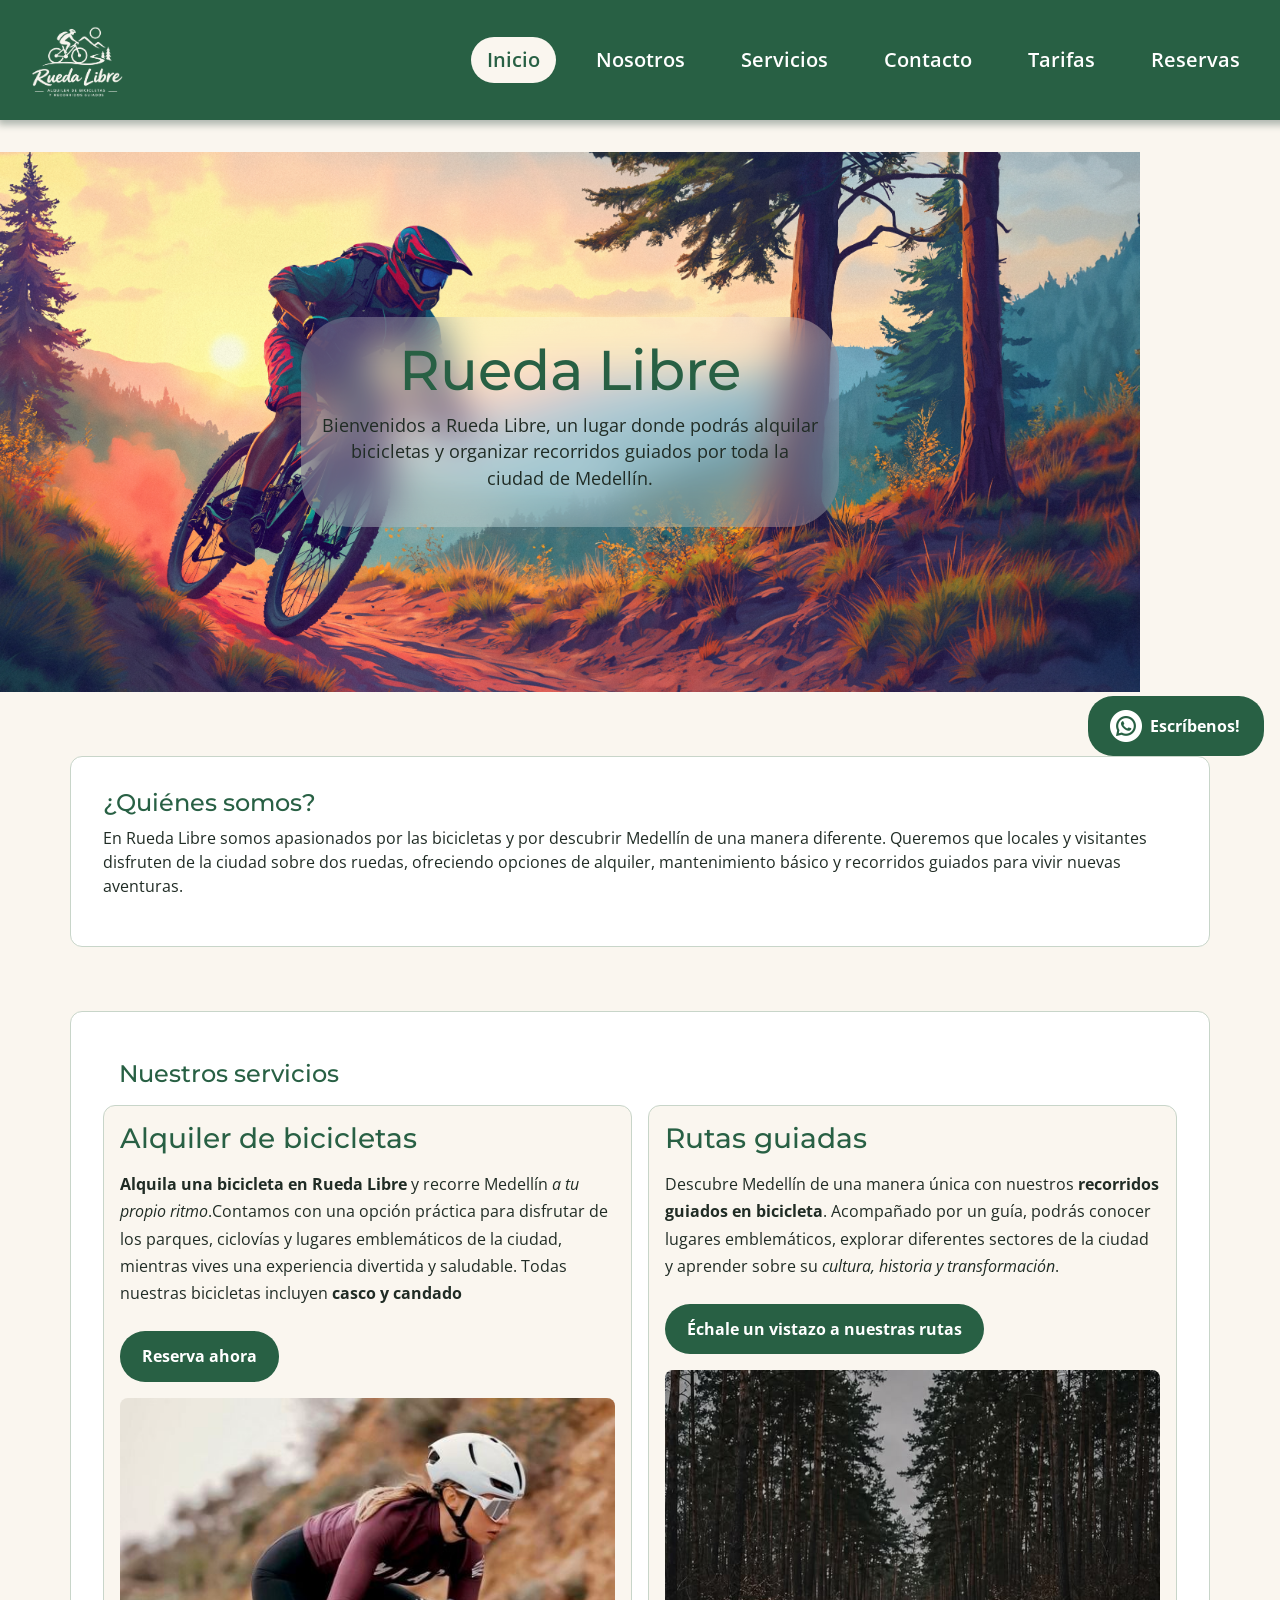
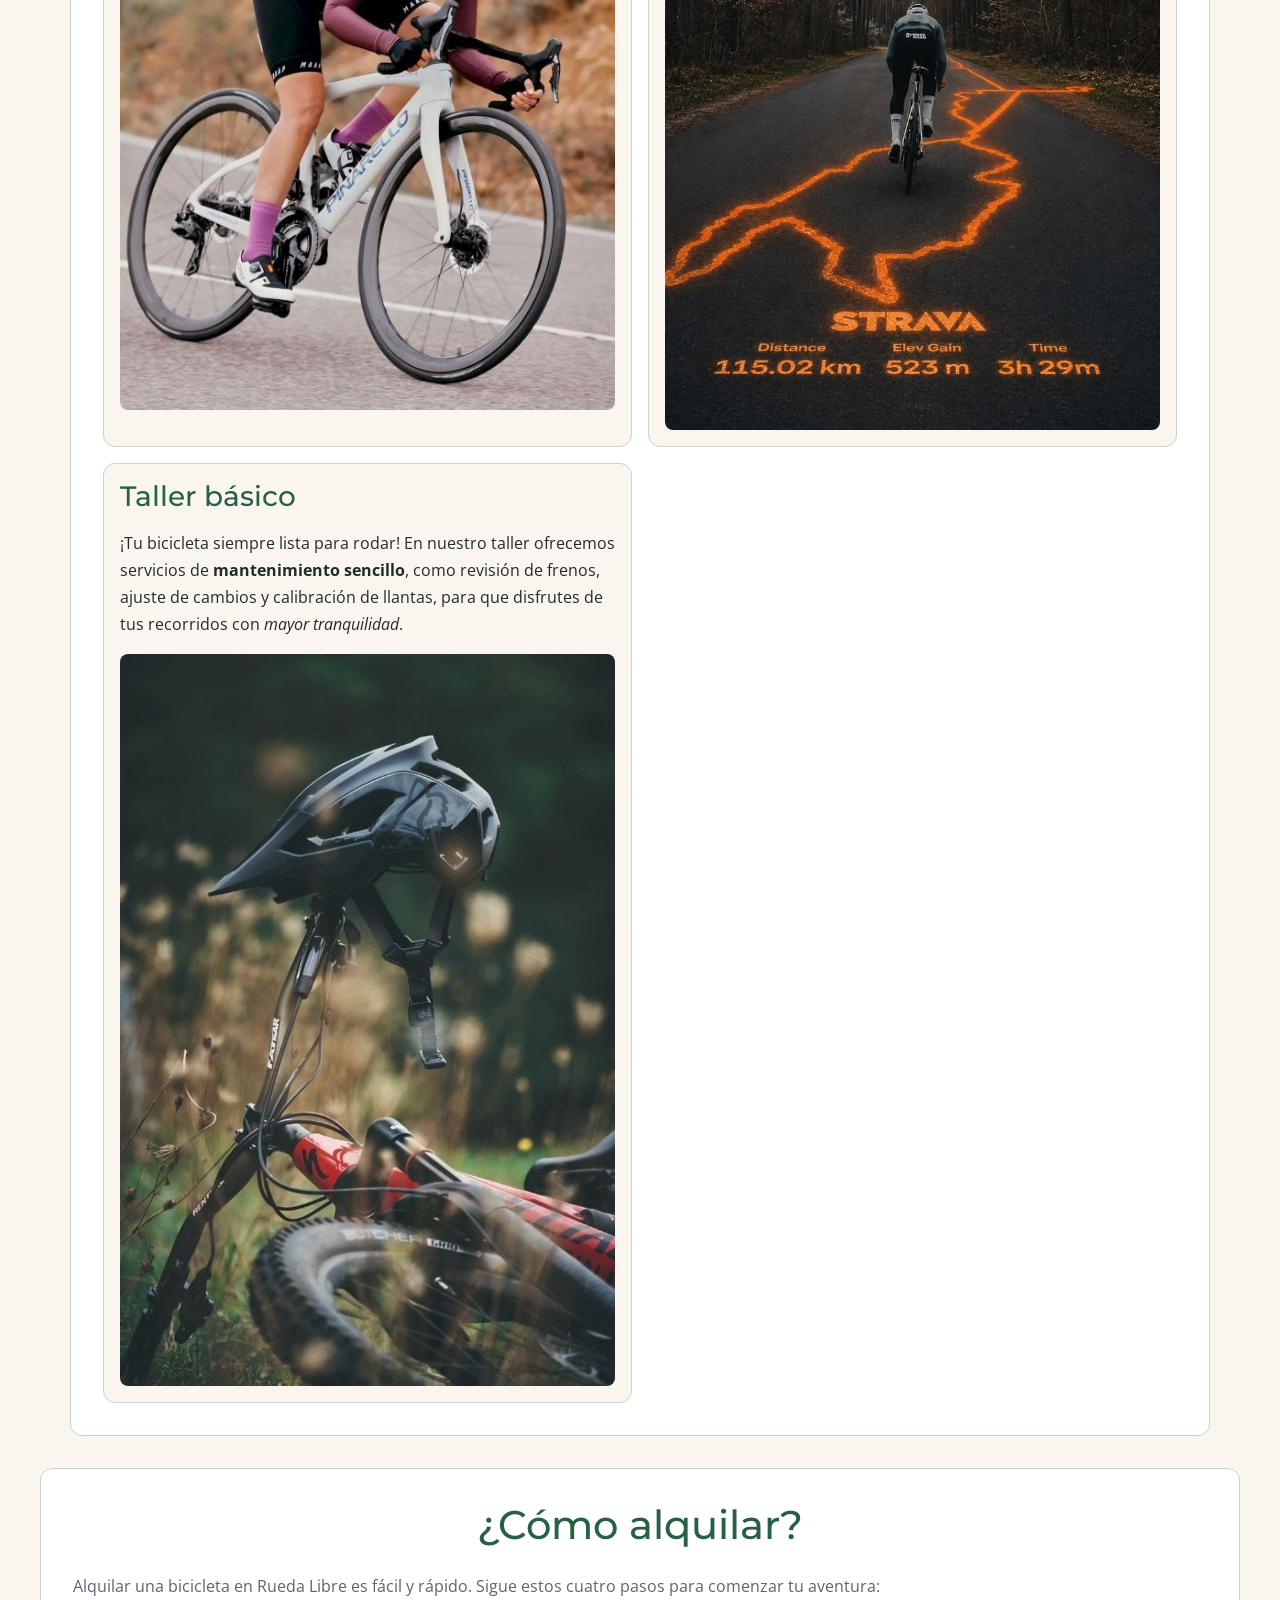
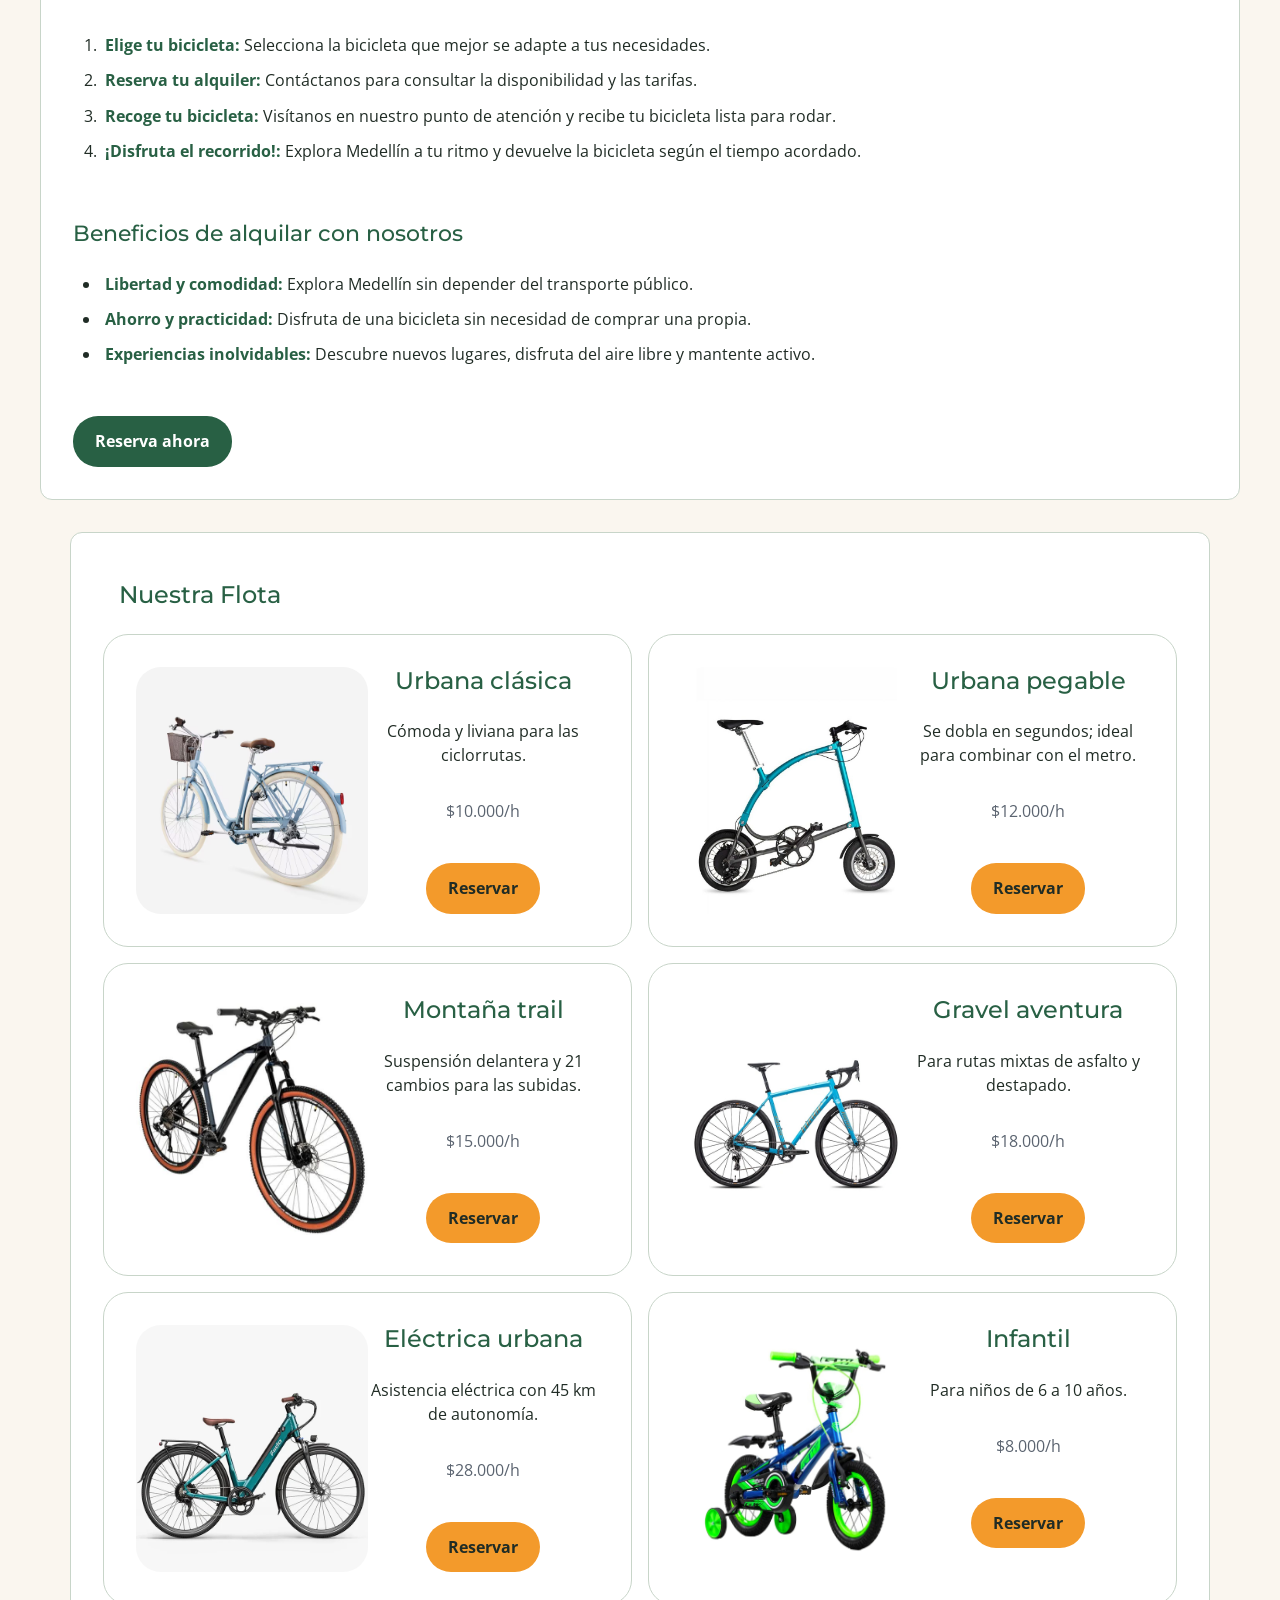
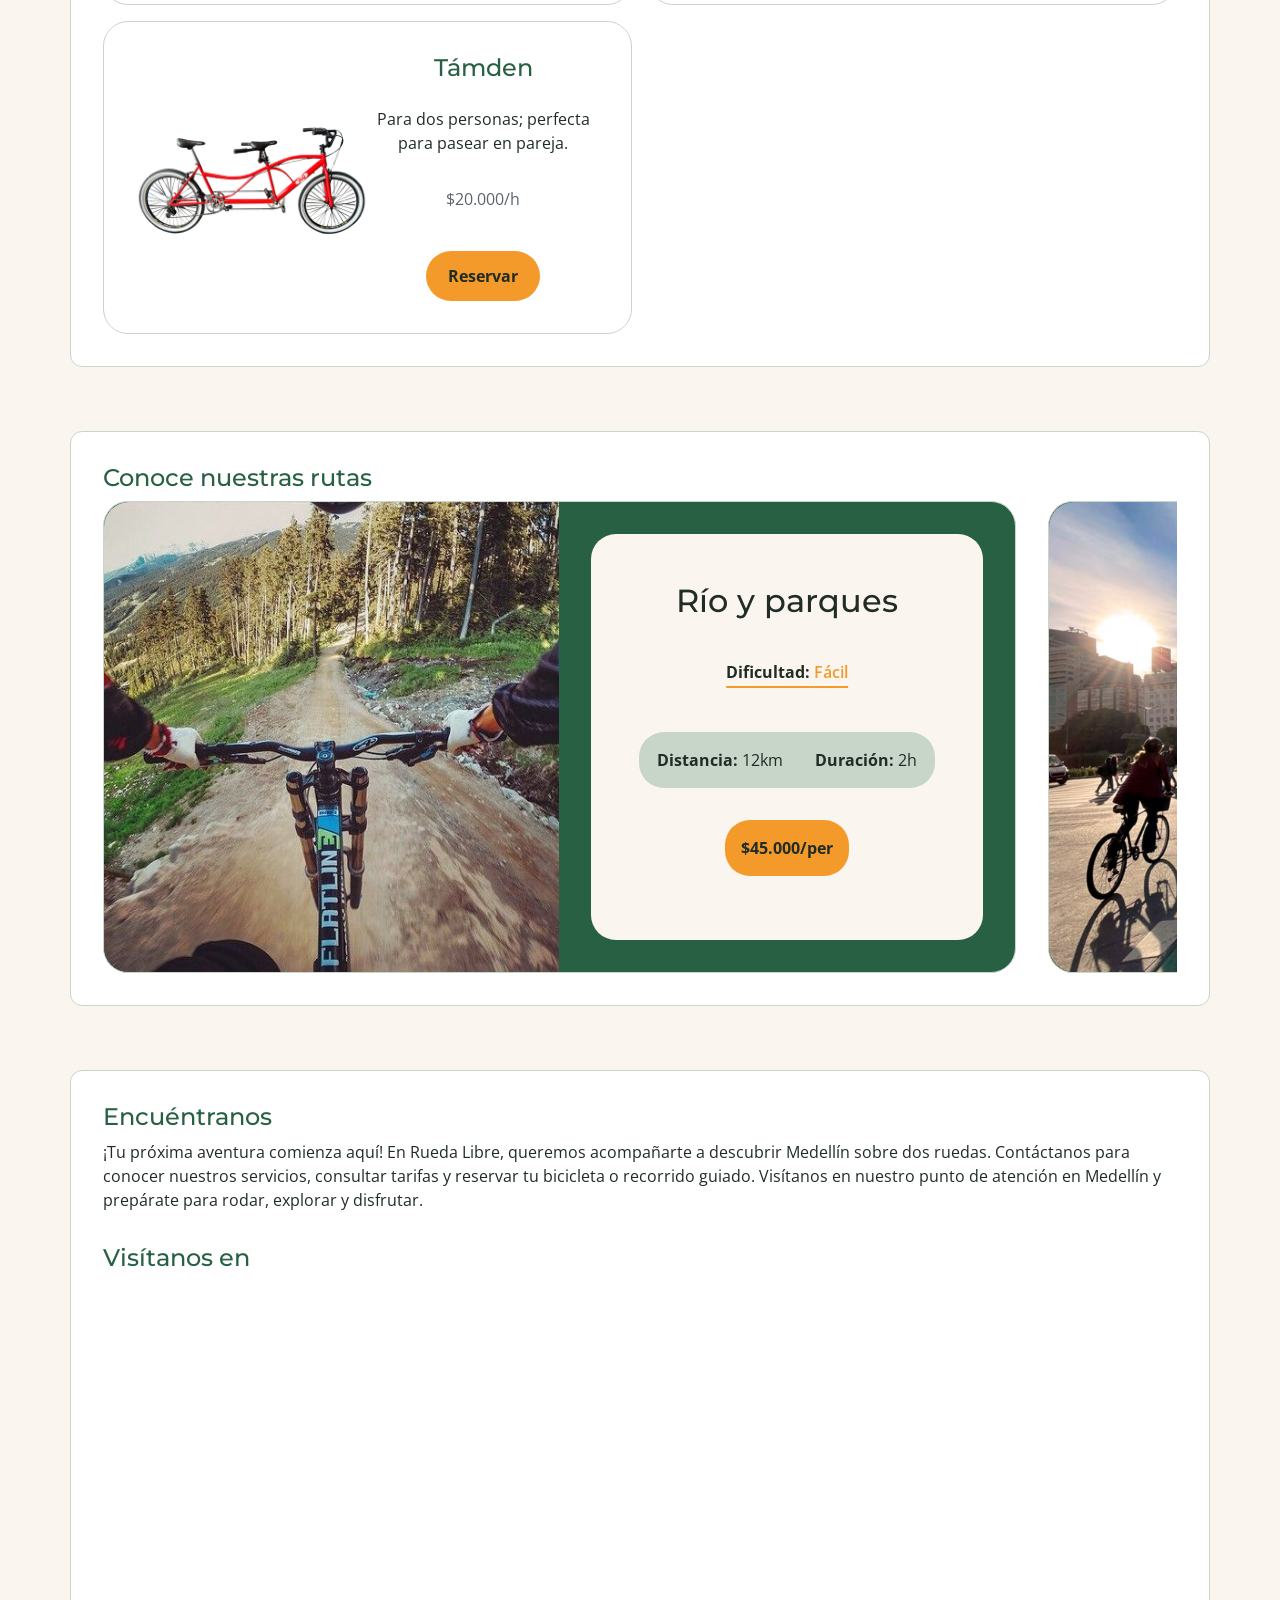
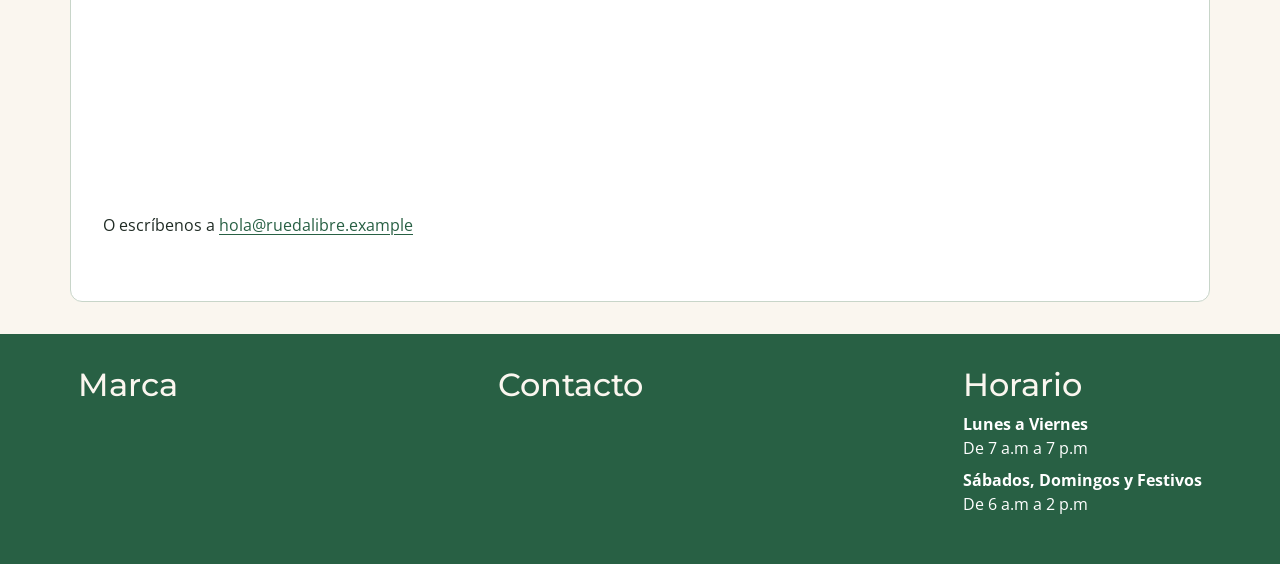
==== commit c802abb0: "feat: Añadido la sección de beneficios a catalogo-bootstrap.html" ====
--- a/index.html
+++ b/index.html
@@ -12,6 +12,8 @@
     <link
         href="https://fonts.googleapis.com/css2?family=Inter:ital,opsz,wght@0,14..32,100..900;1,14..32,100..900&family=Montserrat:ital,wght@0,100..900;1,100..900&display=swap"
         rel="stylesheet">
+    <link href="https://cdn.jsdelivr.net/npm/bootstrap@5.3.8/dist/css/bootstrap.min.css" rel="stylesheet"
+        integrity="sha384-sRIl4kxILFvY47J16cr9ZwB07vP4J8+LH7qKQnuqkuIAvNWLzeN8tE5YBujZqJLB" crossorigin="anonymous">
     <!-- <link rel="stylesheet" href="./css/style.css"> -->  <!-- primer CSS, enfoque primero pc -->
     <link rel="stylesheet" href="./css/mobil-first.css"> <!-- Enfoque Mobile-first -->
     <title>Rueda Libre | Alquiler de bicicletas en Medellín</title>
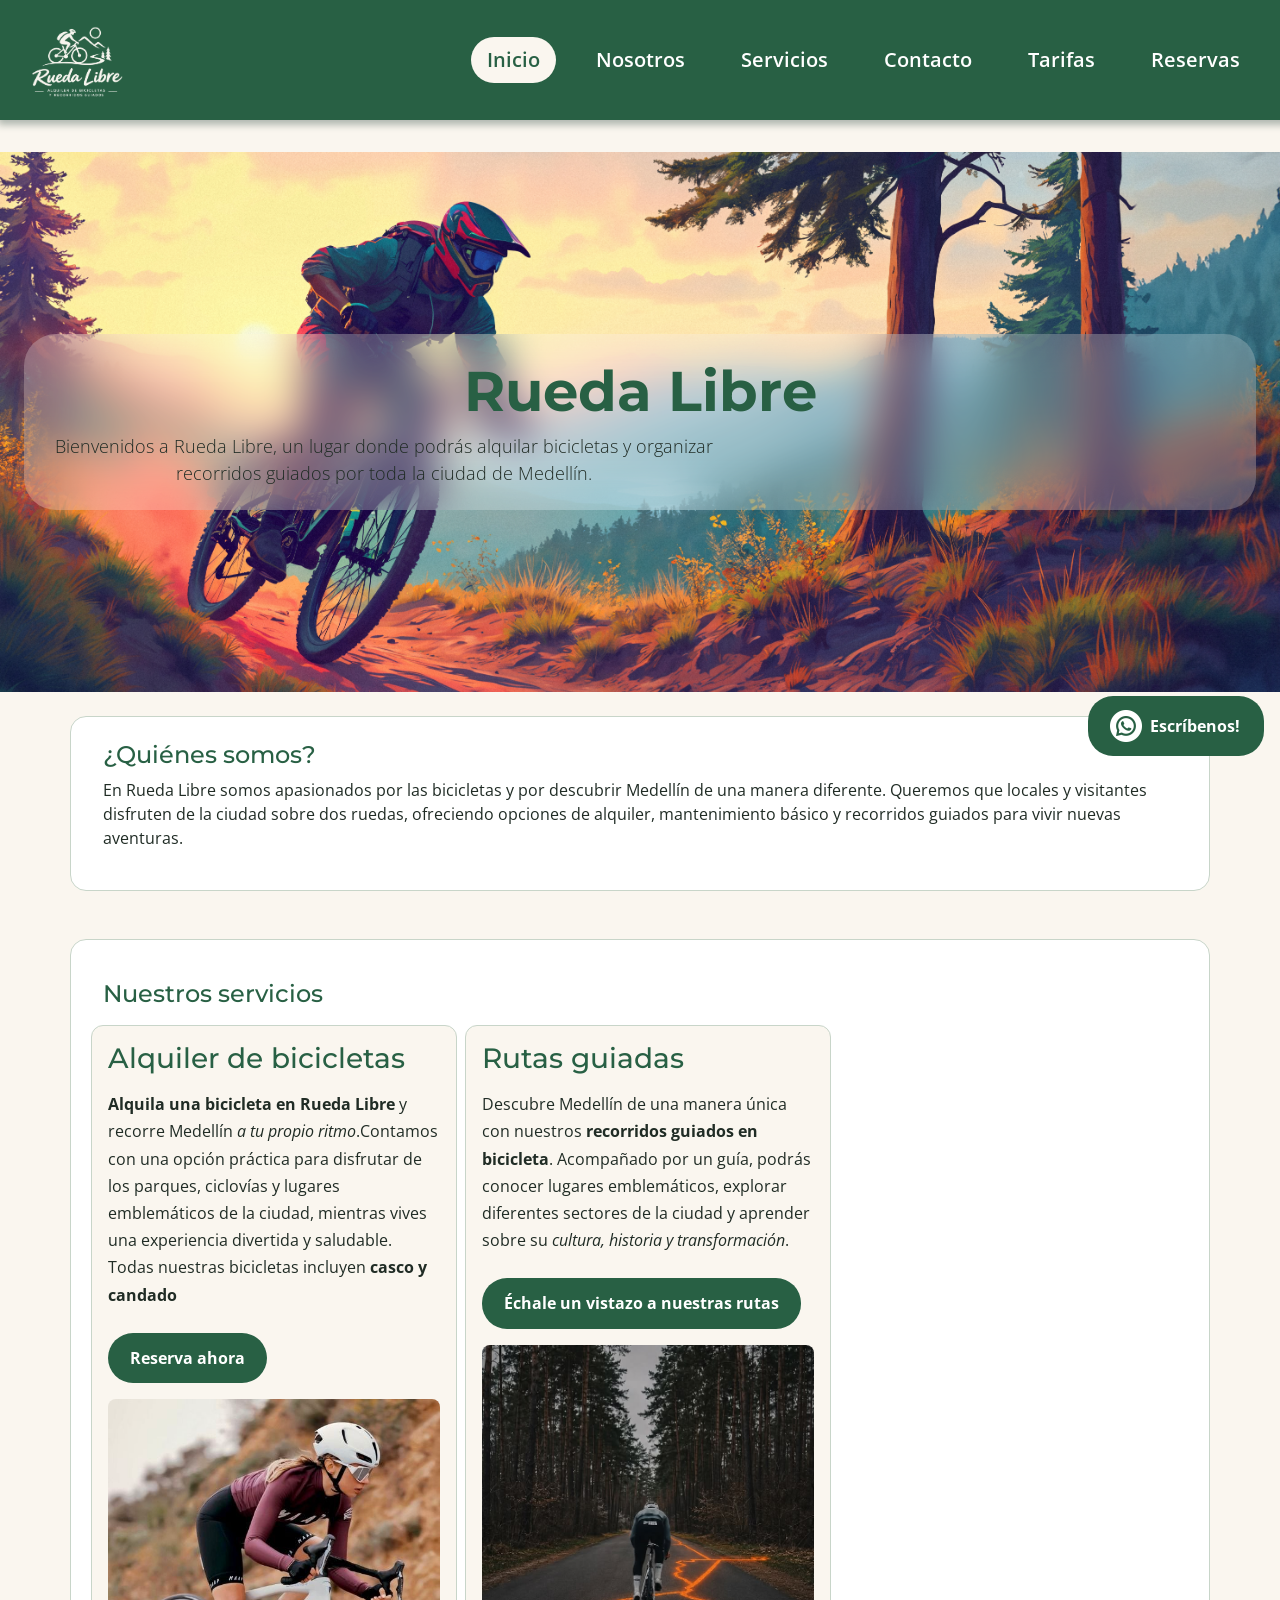
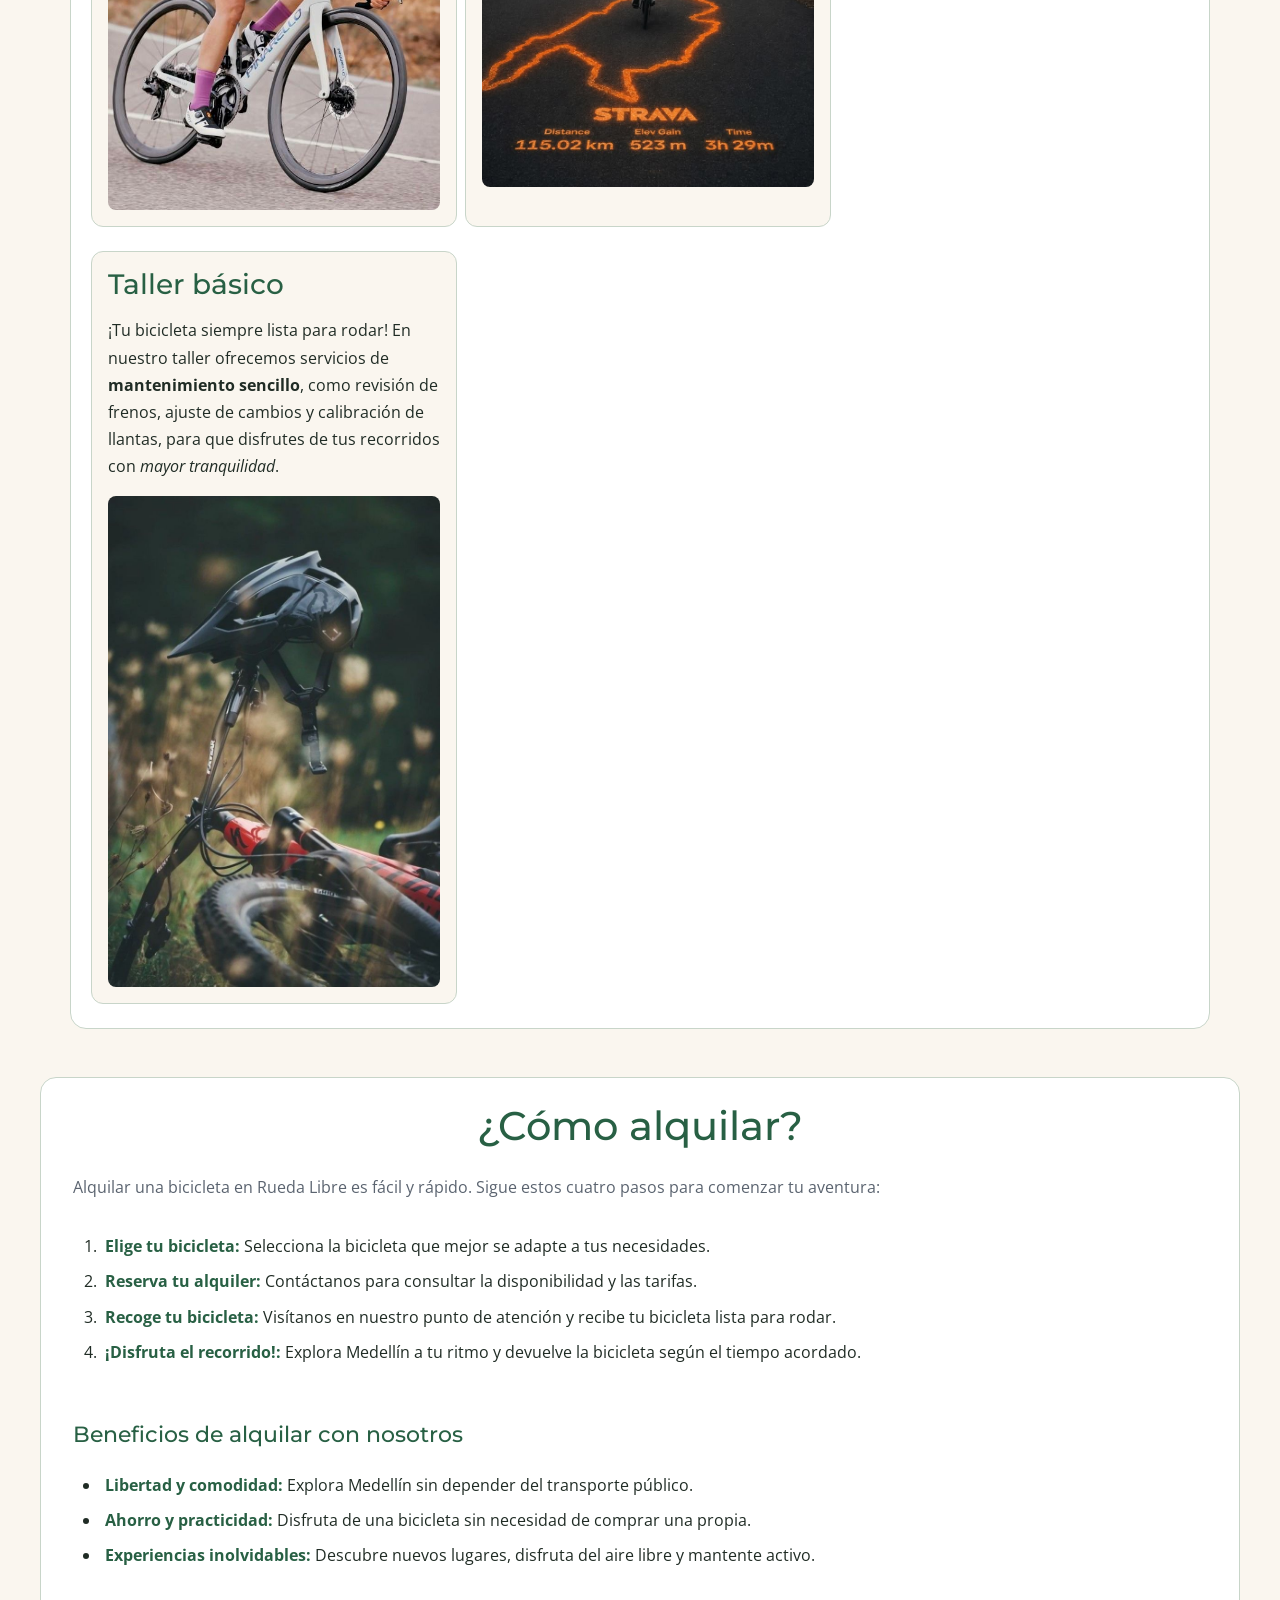
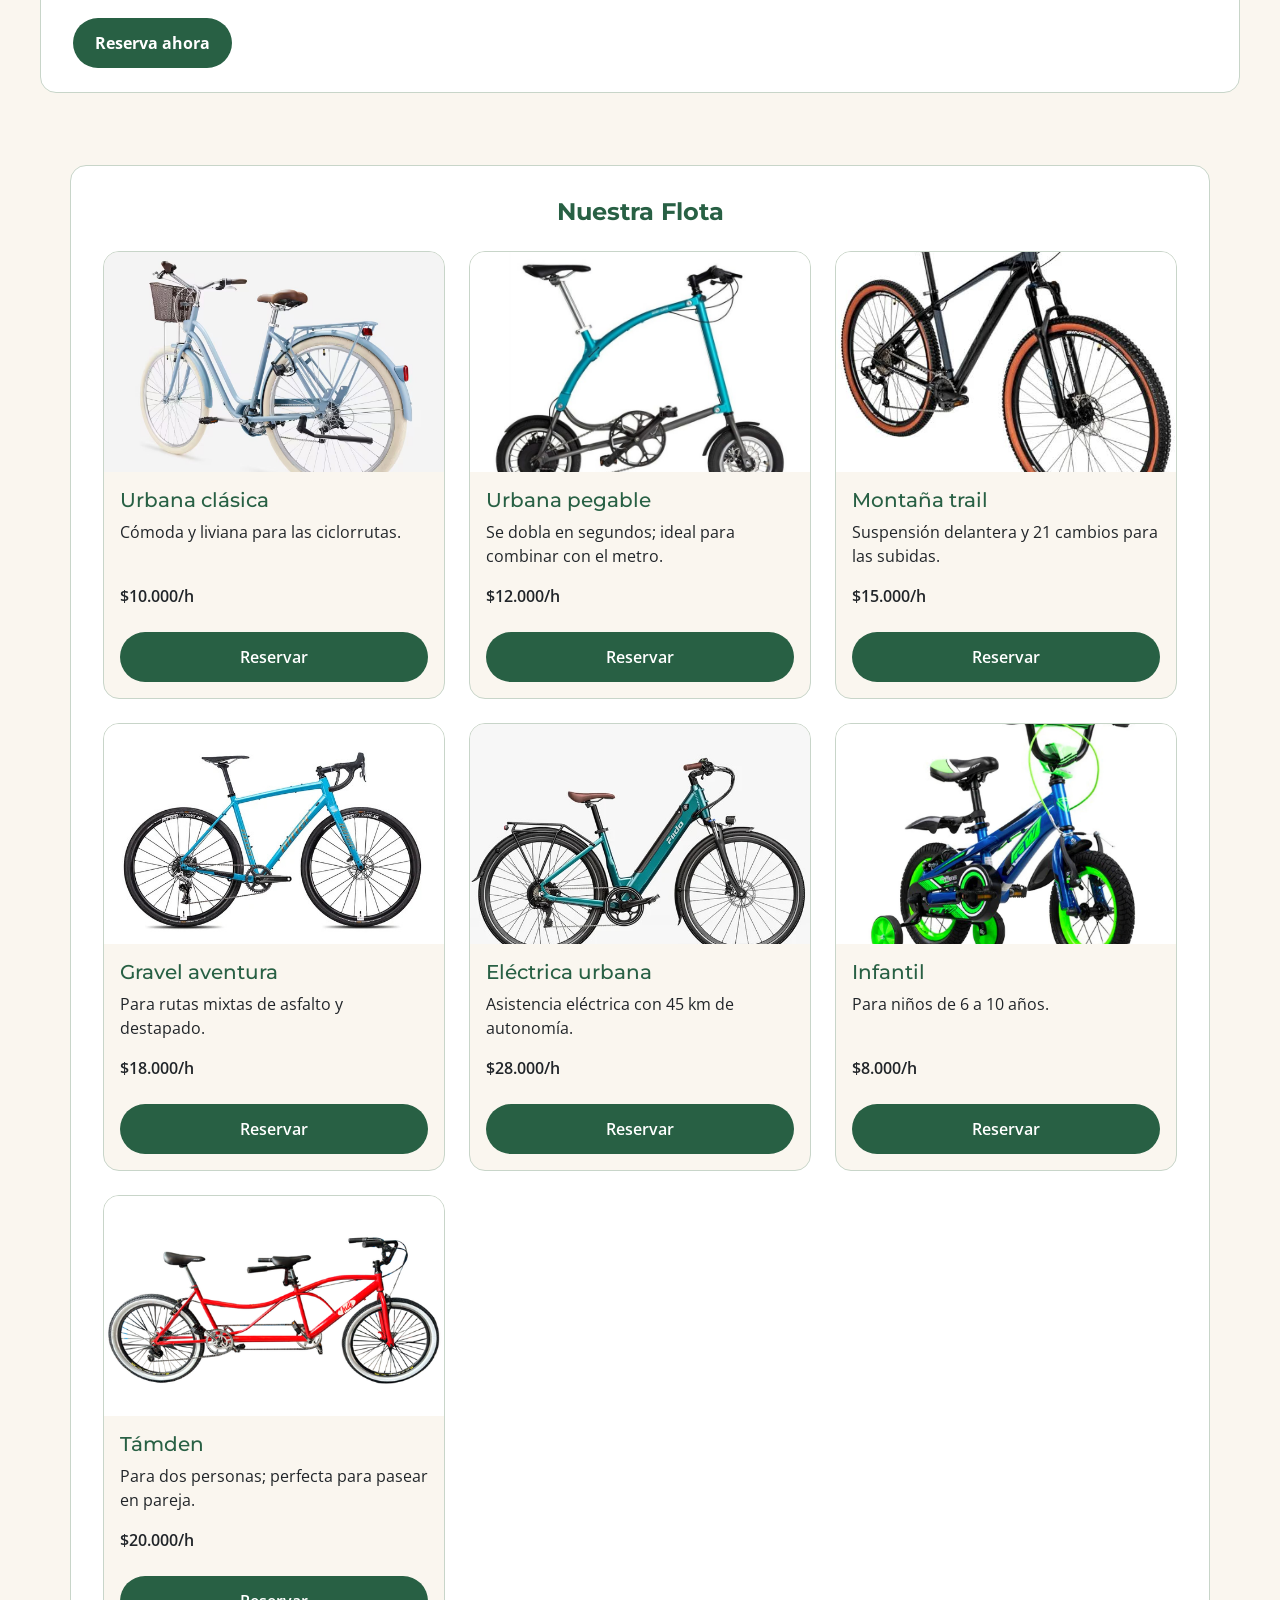
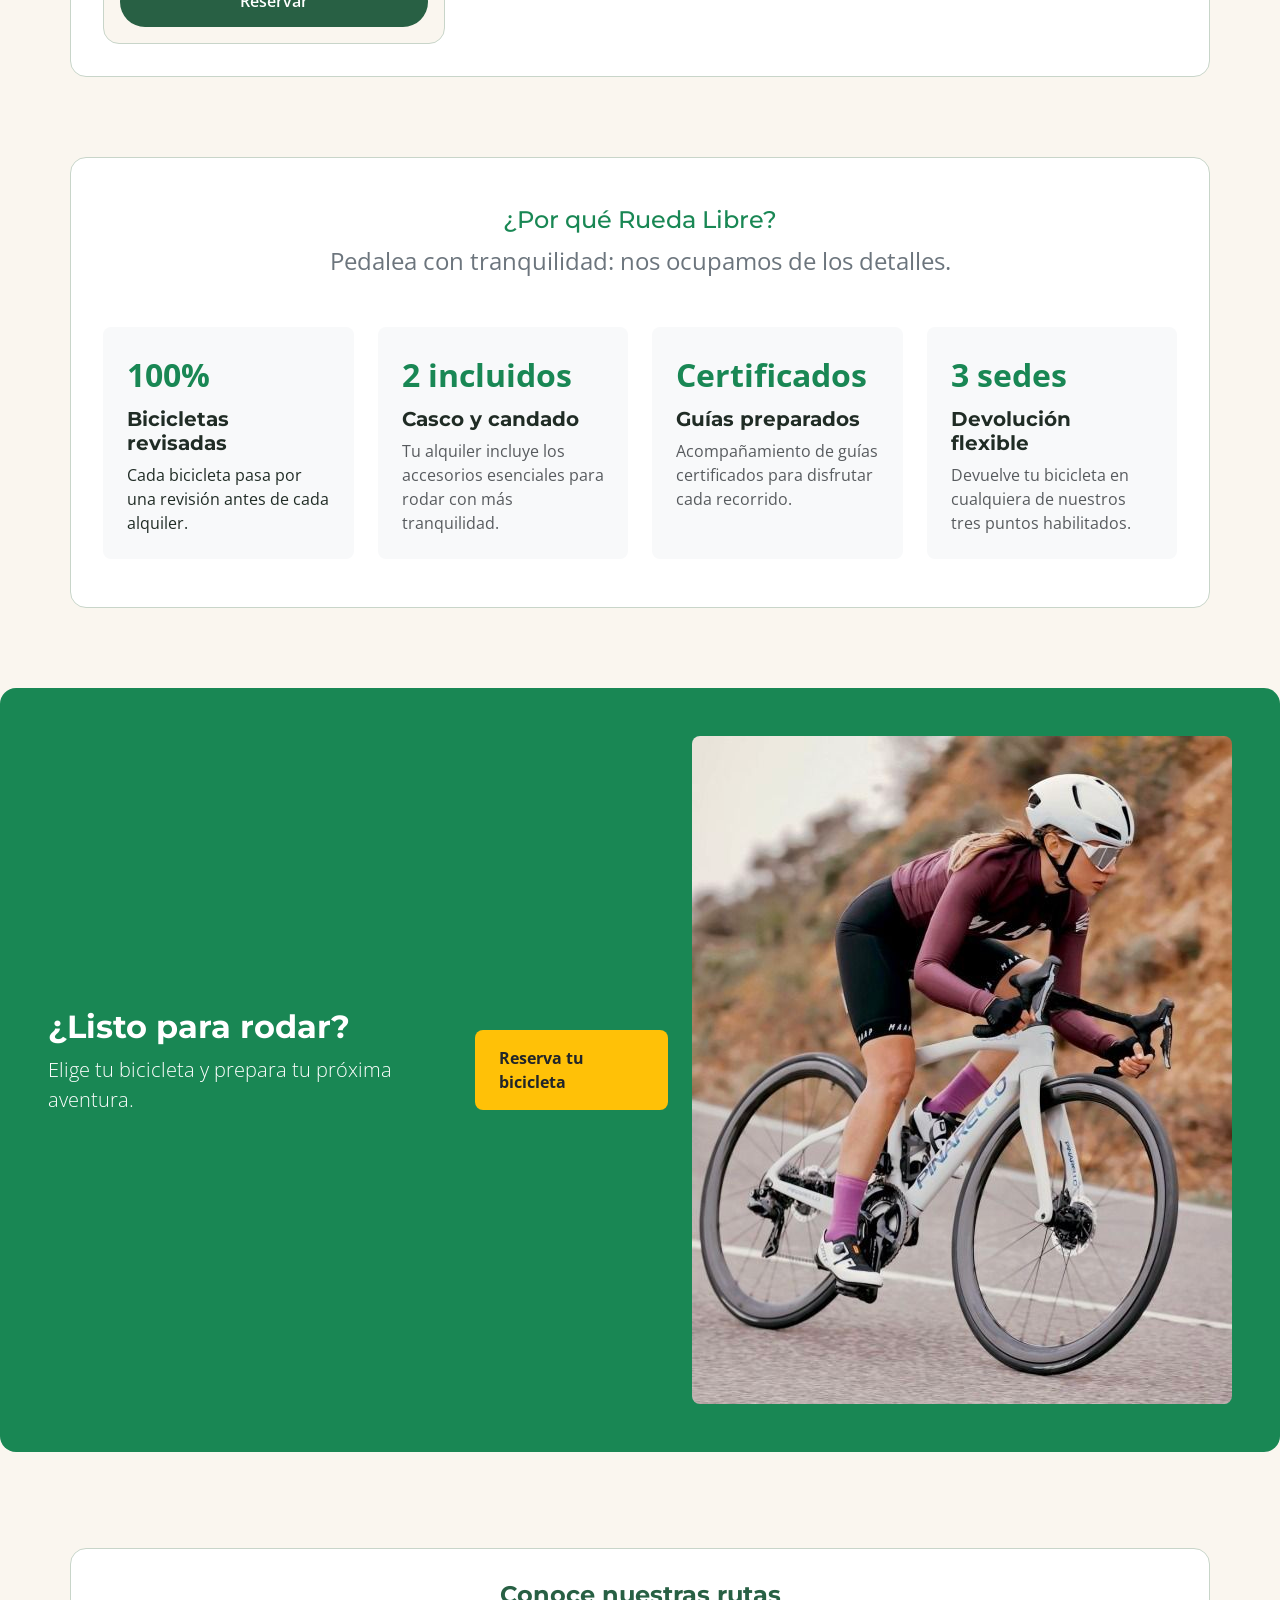
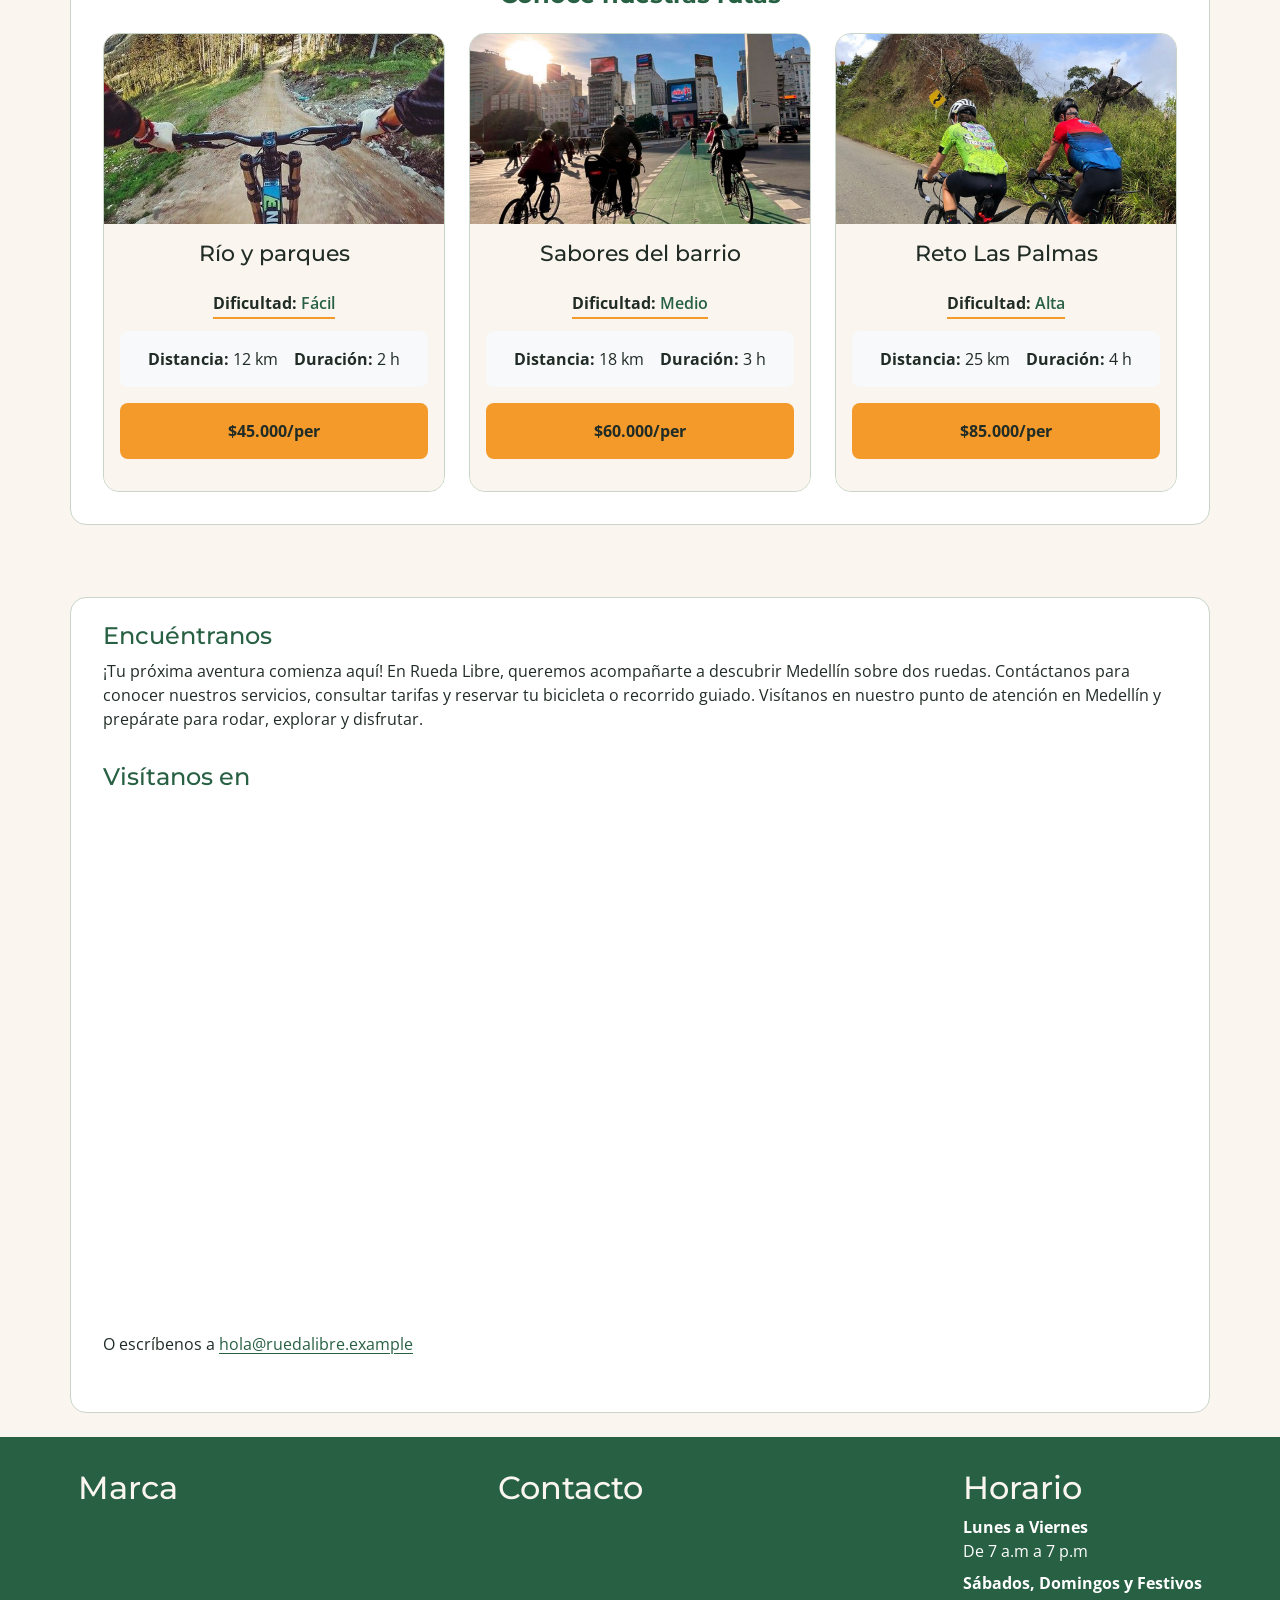
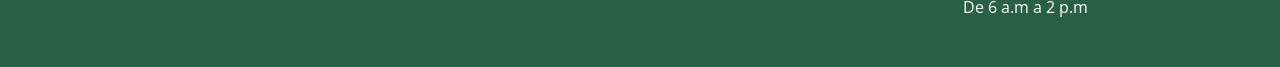
==== commit cb91c356: "feat: Cambio a Bootstrap en flota y rutas. Se añadió la sección de beneficios y por-qué-ruedalibre." ====
--- a/index.html
+++ b/index.html
@@ -14,8 +14,8 @@
         rel="stylesheet">
     <link href="https://cdn.jsdelivr.net/npm/bootstrap@5.3.8/dist/css/bootstrap.min.css" rel="stylesheet"
         integrity="sha384-sRIl4kxILFvY47J16cr9ZwB07vP4J8+LH7qKQnuqkuIAvNWLzeN8tE5YBujZqJLB" crossorigin="anonymous">
-    <!-- <link rel="stylesheet" href="./css/style.css"> -->  <!-- primer CSS, enfoque primero pc -->
-    <link rel="stylesheet" href="./css/mobil-first.css"> <!-- Enfoque Mobile-first -->
+    <!-- <link rel="stylesheet" href="./mobile-first.css"> --> <!--CSS puro con enfoque Mobile-first-->
+    <link rel="stylesheet" href="./css/bootstrap.css"> <!-- CSS complemento de Bootstrap -->
     <title>Rueda Libre | Alquiler de bicicletas en Medellín</title>
     <meta name="description" content="Alquila bicicletas y organiza recorridos guiados por Medellín">
 </head>
@@ -23,7 +23,7 @@
 <body>
 
     <header>
-        <a href="../index.html" class="logo"><img src="./img/Logo.png" alt="Logo de Rueda Libre" class="logo-img"></a>
+        <a href="./index.html" class="logo"><img src="./img/Logo.png" alt="Logo de Rueda Libre" class="logo-img"></a>
 
         <input type="checkbox" id="menu">
         <label for="menu">
@@ -43,16 +43,17 @@
     </header>
 
     <main>
-        <section class="container container-welcome" id="container-welcome">
-            <div class="welcome-content">
-                <h1>Rueda Libre</h1>
-                <p>Bienvenidos a Rueda Libre, un lugar donde podrás alquilar bicicletas y organizar recorridos guiados
-                    por toda la ciudad de Medellín.</p>
-            </div>
-
-        </section>
-
-        <section class="container nosotros" id="Nosotros">
+        <section
+            class="container-fluid container-welcome d-flex flex-column align-items-center justify-content-center text-center px-4 py-5"
+            id="container-welcome">
+            <div class="welcome-content w-100 w-md-75 w-xl-50 p-4 rounded-5">
+                <h1 class="display-3 fw-bold">Rueda Libre</h1>
+                <p class="lead mb-0">Bienvenidos a Rueda Libre, un lugar donde podrás alquilar bicicletas y organizar
+                    recorridos guiados por toda la ciudad de Medellín.</p>
+            </div>
+        </section>
+
+        <section class="container nosotros my-4 py-4" id="Nosotros">
             <h2 class="title nosotros-title">¿Quiénes somos?</h2>
             <p>En Rueda Libre somos apasionados por las bicicletas y por descubrir Medellín de una manera diferente.
                 Queremos que locales y visitantes disfruten de la ciudad sobre dos ruedas, ofreciendo opciones de
@@ -61,13 +62,13 @@
         </section>
 
 
-        <section class="container servicios" id="Servicios">
-
-            <h2 class="title servicios-title">Nuestros servicios</h2>
-
-            <div class="container-content container-content-servicios">
-
-                <article class="container-servicios-subtitle">
+        <section class="container servicios my-4 py-4 my-md-4" id="Servicios">
+
+            <h2 class="title servicios-title mx-0 my-3">Nuestros servicios</h2>
+
+            <div class="container-content container-content-servicios row g-4 column-gap-2">
+
+                <article class="container-servicios-subtitle col-12 col-md-6 col-lg-4">
                     <h3 class="servicios-subtitle">Alquiler de bicicletas</h3>
                     <p class="servicios-text"><strong>Alquila una bicicleta en Rueda Libre</strong>
                         y recorre Medellín <em>a tu propio ritmo</em>.Contamos con una opción práctica para disfrutar de
@@ -82,7 +83,7 @@
                 </article>
 
 
-                <article class="container-servicios-subtitle">
+                <article class="container-servicios-subtitle col-12 col-md-6 col-lg-4">
                     <h3 class="servicios-subtitle">Rutas guiadas</h3>
                     <p class="servicios-text"> Descubre Medellín de una manera única con nuestros <strong>recorridos
                             guiados
@@ -90,12 +91,12 @@
                         diferentes sectores de la
                         ciudad y aprender sobre su <em>cultura, historia y transformación</em>.
                     </p>
-                    <a href="./paginas/tarifas.html#tarifas-recorridos" class="btn btn">Échale un vistazo a nuestras
+                    <a href="./paginas/tarifas.html#tarifas-recorridos" class="btn">Échale un vistazo a nuestras
                         rutas</a>
                     <img src="./img/Ruta.jpg" alt="Ruta_de_ciclismo" class="servicios-image">
                 </article>
 
-                <article class="container-servicios-subtitle">
+                <article class="container-servicios-subtitle col-12 col-md-6 col-lg-4">
                     <h3 class="servicios-subtitle">Taller básico</h3>
                     <p class="servicios-text">¡Tu bicicleta siempre lista para rodar! En nuestro taller ofrecemos
                         servicios
@@ -113,7 +114,7 @@
         </section>
 
 
-        <section class="container alquiler" id="Alquiler">
+        <section class="container alquiler my-4 py-4" id="Alquiler">
             <h2 class="title alquiler-title">¿Cómo alquilar?</h2>
             <p>Alquilar una bicicleta en Rueda Libre es fácil y rápido. Sigue estos cuatro pasos para comenzar tu
                 aventura:
@@ -145,171 +146,203 @@
 
         </section>
 
-        <section class="container flota">
-            <h2>Nuestra Flota</h2>
-            <div>
-                <article class="flota-article">
-                    <img src="./img/Urbana.jpg" alt="Bicicleta urbana clásica">
-
+        <section class="container flota my-5" aria-labelledby="titulo-flota">
+            <h2 id="titulo-flota" class="text-center fw-bold mb-4">Nuestra Flota</h2>
+            <div class="row g-4">
+                <article class="col-12 col-sm-6 col-lg-4">
+                    <div class="card h-100">
+                        <img src="./img/Urbana.jpg" class="card-img-top flota-img" alt="Bicicleta urbana clásica">
+                        <div class="card-body d-flex flex-column">
+                            <h3 class="card-title h5">Urbana clásica</h3>
+                            <p class="card-text">Cómoda y liviana para las ciclorrutas.</p>
+                            <p class="fw-semibold mt-auto">$10.000/h</p><a href="./paginas/reservas.html"
+                                class="btn btn-warning fw-semibold">Reservar</a>
+                        </div>
+                    </div>
+                </article>
+                <article class="col-12 col-sm-6 col-lg-4">
+                    <div class="card h-100">
+                        <img src="./img/Pegable.jpg" class="card-img-top flota-img" alt="Bicicleta urbana pegable">
+                        <div class="card-body d-flex flex-column">
+                            <h3 class="card-title h5">Urbana pegable</h3>
+                            <p class="card-text">Se dobla en segundos; ideal para combinar con el metro.</p>
+                            <p class="fw-semibold mt-auto">$12.000/h</p><a href="./paginas/reservas.html"
+                                class="btn btn-warning fw-semibold">Reservar</a>
+                        </div>
+                    </div>
+                </article>
+                <article class="col-12 col-sm-6 col-lg-4">
+                    <div class="card h-100">
+                        <img src="./img/Montana.jpeg" class="card-img-top flota-img" alt="Bicicleta montaña trail">
+                        <div class="card-body d-flex flex-column">
+                            <h3 class="card-title h5">Montaña trail</h3>
+                            <p class="card-text">Suspensión delantera y 21 cambios para las subidas.</p>
+                            <p class="fw-semibold mt-auto">$15.000/h</p><a href="./paginas/reservas.html"
+                                class="btn btn-warning fw-semibold">Reservar</a>
+                        </div>
+                    </div>
+                </article>
+                <article class="col-12 col-sm-6 col-lg-4">
+                    <div class="card h-100">
+                        <img src="./img/gravel.jpg" class="card-img-top flota-img" alt="Bicicleta gravel aventura">
+                        <div class="card-body d-flex flex-column">
+                            <h3 class="card-title h5">Gravel aventura</h3>
+                            <p class="card-text">Para rutas mixtas de asfalto y destapado.</p>
+                            <p class="fw-semibold mt-auto">$18.000/h</p><a href="./paginas/reservas.html"
+                                class="btn btn-warning fw-semibold">Reservar</a>
+                        </div>
+                    </div>
+                </article>
+                <article class="col-12 col-sm-6 col-lg-4">
+                    <div class="card h-100">
+                        <img src="./img/Electrica.jpg" class="card-img-top flota-img" alt="Bicicleta eléctrica urbana">
+                        <div class="card-body d-flex flex-column">
+                            <h3 class="card-title h5">Eléctrica urbana</h3>
+                            <p class="card-text">Asistencia eléctrica con 45 km de autonomía.</p>
+                            <p class="fw-semibold mt-auto">$28.000/h</p><a href="./paginas/reservas.html"
+                                class="btn btn-warning fw-semibold">Reservar</a>
+                        </div>
+                    </div>
+                </article>
+                <article class="col-12 col-sm-6 col-lg-4">
+                    <div class="card h-100">
+                        <img src="./img/Nino.jpg" class="card-img-top flota-img" alt="Bicicleta para niños">
+                        <div class="card-body d-flex flex-column">
+                            <h3 class="card-title h5">Infantil</h3>
+                            <p class="card-text">Para niños de 6 a 10 años.</p>
+                            <p class="fw-semibold mt-auto">$8.000/h</p><a href="./paginas/reservas.html"
+                                class="btn btn-warning fw-semibold">Reservar</a>
+                        </div>
+                    </div>
+                </article>
+                <article class="col-12 col-sm-6 col-lg-4">
+                    <div class="card h-100">
+                        <img src="./img/tamden.jpg" class="card-img-top flota-img"
+                            alt="Bicicleta tándem para dos personas">
+                        <div class="card-body d-flex flex-column">
+                            <h3 class="card-title h5">Támden</h3>
+                            <p class="card-text">Para dos personas; perfecta para pasear en pareja.</p>
+                            <p class="fw-semibold mt-auto">$20.000/h</p><a href="./paginas/reservas.html"
+                                class="btn btn-warning fw-semibold">Reservar</a>
+                        </div>
+                    </div>
+                </article>
+            </div>
+        </section>
+
+        <section class="container py-5">
+            <div class="text-center mb-5">
+                <h2 class="text-success">¿Por qué Rueda Libre?</h2>
+                <p class="mb-0 fs-4 text-secondary">Pedalea con tranquilidad: nos ocupamos de los detalles.</p>
+            </div>
+
+            <div class="row g-4">
+                <article class="col-12 col-md-6 col-lg-3">
+                    <div class="h-100 bg-light rounded-3 p-4">
+                        <p class="fs-2 fw-bold text-success mb-2">100%</p>
+                        <h3 class="h5 fw-bold mb-2">Bicicletas revisadas</h3>
+                        <p class="mb-0">Cada bicicleta pasa por una revisión antes de cada alquiler.</p>
+                    </div>
+                </article>
+
+                <article class="col-12 col-md-6 col-lg-3">
+                    <div class="h-100 bg-light rounded-3 p-4">
+                        <p class="fs-2 fw-bold text-success mb-2">2 incluidos</p>
+                        <h3 class="h5 fw-bold mb-2">Casco y candado</h3>
+                        <p class="text-body-secondary mb-0">Tu alquiler incluye los accesorios esenciales para rodar con
+                            más tranquilidad.</p>
+                    </div>
+                </article>
+
+                <article class="col-12 col-md-6 col-lg-3">
+                    <div class="h-100 bg-light rounded-3 p-4">
+                        <p class="fs-2 fw-bold text-success mb-2">Certificados</p>
+                        <h3 class="h5 fw-bold mb-2">Guías preparados</h3>
+                        <p class="text-body-secondary mb-0">Acompañamiento de guías certificados para disfrutar cada
+                            recorrido.</p>
+                    </div>
+                </article>
+
+                <article class="col-12 col-md-6 col-lg-3">
+                    <div class="h-100 bg-light rounded-3 p-4">
+                        <p class="fs-2 fw-bold text-success mb-2">3 sedes</p>
+                        <h3 class="h5 fw-bold mb-2">Devolución flexible</h3>
+                        <p class="text-body-secondary mb-0">Devuelve tu bicicleta en cualquiera de nuestros tres puntos
+                            habilitados.</p>
+                    </div>
+                </article>
+            </div>
+        </section>
+
+        <section class="my-4 my-md-5 rounded-4 bg-success text-white p-4 p-md-5">
+            <div class="d-flex flex-column flex-md-row align-items-md-center justify-content-between gap-4">
+                <div
+                    class="d-flex flex-column flex-md-row align-items-md-center justify-content-around gap-4 flex-grow-1">
                     <div>
-                        <h3>Urbana clásica</h3>
-                        <p class="flota-description">
-                            Cómoda y liviana para las ciclorrutas.
-                        </p>
-                        <p class="flota-precio">
-                            $10.000/h
-                        </p>
-                        <a href="./paginas/reservas.html" class="btn btn-flota">Reservar</a>
-                    </div>
-                </article>
-
-                <article class="flota-article">
-                    <img src="./img/Pegable.jpg" alt="Bicicleta urbana pegable">
-
-                    <div>
-                        <h3>Urbana pegable</h3>
-                        <p class="flota-description">
-                            Se dobla en segundos; ideal para combinar con el metro.
-                        </p>
-                        <p class="flota-precio">
-                            $12.000/h
-                        </p>
-                        <a href="./paginas/reservas.html" class="btn btn-flota">Reservar</a>
-                    </div>
-
-                </article>
-
-                <article class="flota-article">
-                    <img src="./img/Montana.jpeg" alt="Bicicleta montaña trail">
-
-                    <div>
-                        <h3>Montaña trail</h3>
-                        <p class="flota-description">
-                            Suspensión delantera y 21 cambios para las subidas.
-                        </p>
-                        <p class="flota-precio">
-                            $15.000/h
-                        </p>
-                        <a href="./paginas/reservas.html" class="btn btn-flota">Reservar</a>
-                    </div>
-
-                </article>
-
-                <article class="flota-article">
-                    <img src="./img/gravel.jpg" alt="Bicicleta gravel aventura">
-
-                    <div>
-                        <h3>Gravel aventura</h3>
-                        <p class="flota-description">
-                            Para rutas mixtas de asfalto y destapado.
-                        </p>
-                        <p class="flota-precio">
-                            $18.000/h
-                        </p>
-                        <a href="./paginas/reservas.html" class="btn btn-flota">Reservar</a>
-                    </div>
-
-                </article>
-
-                <article class="flota-article">
-                    <img src="./img/Electrica.jpg" alt="Bicicleta eléctrica urbana">
-
-                    <div>
-                        <h3>Eléctrica urbana</h3>
-                        <p class="flota-description">
-                            Asistencia eléctrica con 45 km de autonomía.
-                        </p>
-                        <p class="flota-precio">
-                            $28.000/h
-                        </p>
-                        <a href="./paginas/reservas.html" class="btn btn-flota">Reservar</a>
-                    </div>
-
-                </article>
-
-                <article class="flota-article">
-                    <img src="./img/Nino.jpg" alt="Bicicleta para niños">
-
-                    <div>
-                        <h3>Infantil</h3>
-                        <p class="flota-description">
-                            Para niños de 6 a 10 años.
-                        </p>
-                        <p class="flota-precio">
-                            $8.000/h
-                        </p>
-                        <a href="./paginas/reservas.html" class="btn btn-flota">Reservar</a>
-                    </div>
-
-                </article>
-
-                <article class="flota-article">
-                    <img src="./img/tamden.jpg" alt="Bicicleta Tamden para dos personas">
-
-                    <div>
-                        <h3>Támden</h3>
-                        <p class="flota-description">
-                            Para dos personas; perfecta para pasear en pareja.
-                        </p>
-                        <p class="flota-precio">
-                            $20.000/h
-                        </p>
-                        <a href="./paginas/reservas.html" class="btn btn-flota">Reservar</a>
-                    </div>
-
-                </article>
-
-            </div>
-
-        </section>
-
-        <section class="container rutas">
-            <h2>Conoce nuestras rutas</h2>
-            <div class="rutas-cards">
-                <article class="ruta-card">
-                    <img src="./img/ruta1.jpg" alt="Ciclista recorriendo un camino montañoso">
-                    <div class="ruta-info">
-                        <h3>Río y parques</h3>
-                        <p class="dificultad"><b>Dificultad:</b> <span class="nivel">Fácil</span></p>
-                        <div>
-                            <p class="distancia"><b>Distancia:</b> 12km</p>
-                            <p class="duracion"><b>Duración:</b> 2h</p>
-                        </div>
-                        <p class="ruta-precio">$45.000/per</p>
-                    </div>
-                </article>
-
-                <article class="ruta-card">
-                    <img src="./img/ruta2.jpg" alt="Ciclistas paseando por la ciudad">
-                    <div class="ruta-info">
-                        <h3>Sabores del barrio</h3>
-                        <p class="dificultad"><b>Dificultad:</b> <span class="nivel">Medio</span></p>
-                        <div>
-                            <p class="distancia"><b>Distancia:</b> 18km</p>
-                            <p class="duracion"><b>Duración:</b> 3h</p>
-                        </div>
-                        <p class="ruta-precio">$60.000/per</p>
-                    </div>
-                </article>
-
-                <article class="ruta-card">
-                    <img src="./img/ruta3.jpg" alt="Ciclistas subiendo una loma inclinada">
-                    <div class="ruta-info">
-                        <h3>Reto Las Palmas</h3>
-                        <p class="dificultad"><b>Dificultad:</b> <span class="nivel">Alta</span></p>
-                        <div>
-                            <p class="distancia"><b>Distancia:</b> 25km</p>
-                            <p class="duracion"><b>Duración:</b> 4h</p>
-                        </div>
-                        <p class="ruta-precio">$85.000/per</p>
-                    </div>
-                </article>
-            </div>
-
-
-        </section>
-
-        <section class="container container-encuentranos" id="Encuentranos">
+                        <h2 class="h2 fw-bold mb-2">¿Listo para rodar?</h2>
+                        <p class="lead">Elige tu bicicleta y prepara tu próxima aventura.</p>
+                    </div>
+                    <a href="../paginas/reservas.html"
+                        class="d-inline-block align-self-start align-self-md-center bg-warning text-dark text-decoration-none fw-bold px-4 py-3 rounded-3">Reserva
+                        tu bicicleta</a>
+                </div>
+                <img src="./img/ciclista.jpg" class="d-none d-md-block rounded-3 img-fluid"
+                    alt="Mujer montando bicicleta">
+            </div>
+        </section>
+
+        <section class="container rutas my-5" aria-labelledby="titulo-rutas">
+            <h2 id="titulo-rutas" class="text-center fw-bold mb-4">Conoce nuestras rutas</h2>
+            <div class="row g-4">
+                <article class="col-12 col-lg-4">
+                    <div class="card h-100 overflow-hidden">
+                        <img src="./img/ruta1.jpg" class="card-img-top route-image"
+                            alt="Ciclista recorriendo un camino montañoso">
+                        <div class="ruta-info card-body d-flex flex-column text-center gap-3">
+                            <h3 class="h4 card-title">Río y parques</h3>
+                            <p class="dificultad mb-0"><b>Dificultad:</b> <span class="nivel">Fácil</span></p>
+                            <div class="d-flex flex-wrap justify-content-center gap-3 bg-light rounded-3 p-3">
+                                <p class="distancia mb-0"><b>Distancia:</b> 12 km</p>
+                                <p class="duracion mb-0"><b>Duración:</b> 2 h</p>
+                            </div>
+                            <p class="ruta-precio fw-bold rounded-3 p-3 mt-auto">$45.000/per</p>
+                        </div>
+                    </div>
+                </article>
+                <article class="col-12 col-lg-4">
+                    <div class="card h-100 overflow-hidden">
+                        <img src="./img/ruta2.jpg" class="card-img-top route-image"
+                            alt="Ciclistas paseando por la ciudad">
+                        <div class="ruta-info card-body d-flex flex-column text-center gap-3">
+                            <h3 class="h4 card-title">Sabores del barrio</h3>
+                            <p class="dificultad mb-0"><b>Dificultad:</b> <span class="nivel">Medio</span></p>
+                            <div class="d-flex flex-wrap justify-content-center gap-3 bg-light rounded-3 p-3">
+                                <p class="distancia mb-0"><b>Distancia:</b> 18 km</p>
+                                <p class="duracion mb-0"><b>Duración:</b> 3 h</p>
+                            </div>
+                            <p class="ruta-precio fw-bold rounded-3 p-3 mt-auto">$60.000/per</p>
+                        </div>
+                    </div>
+                </article>
+                <article class="col-12 col-lg-4">
+                    <div class="card h-100 overflow-hidden">
+                        <img src="./img/ruta3.jpg" class="card-img-top route-image"
+                            alt="Ciclistas subiendo una loma inclinada">
+                        <div class="ruta-info card-body d-flex flex-column text-center gap-3">
+                            <h3 class="h4 card-title">Reto Las Palmas</h3>
+                            <p class="dificultad mb-0"><b>Dificultad:</b> <span class="nivel">Alta</span></p>
+                            <div class="d-flex flex-wrap justify-content-center gap-3 bg-light rounded-3 p-3">
+                                <p class="distancia mb-0"><b>Distancia:</b> 25 km</p>
+                                <p class="duracion mb-0"><b>Duración:</b> 4 h</p>
+                            </div>
+                            <p class="ruta-precio fw-bold rounded-3 p-3 mt-auto">$85.000/per</p>
+                        </div>
+                    </div>
+                </article>
+            </div>
+        </section>
+
+        <section class="container container-encuentranos my-4 py-4" id="Encuentranos">
 
             <h2 class="title encuentranos-title">Encuéntranos</h2>
 
@@ -377,6 +410,9 @@
 
     </footer>
 
+    <script src="https://cdn.jsdelivr.net/npm/bootstrap@5.3.8/dist/js/bootstrap.bundle.min.js"
+        integrity="sha384-FKyoEForCGlyvwx9Hj09JcYn3nv7wiPVlz7YYwJrWVcXK/BmnVDxM+D2scQbITxI"
+        crossorigin="anonymous"></script>
 </body>
 
 </html>
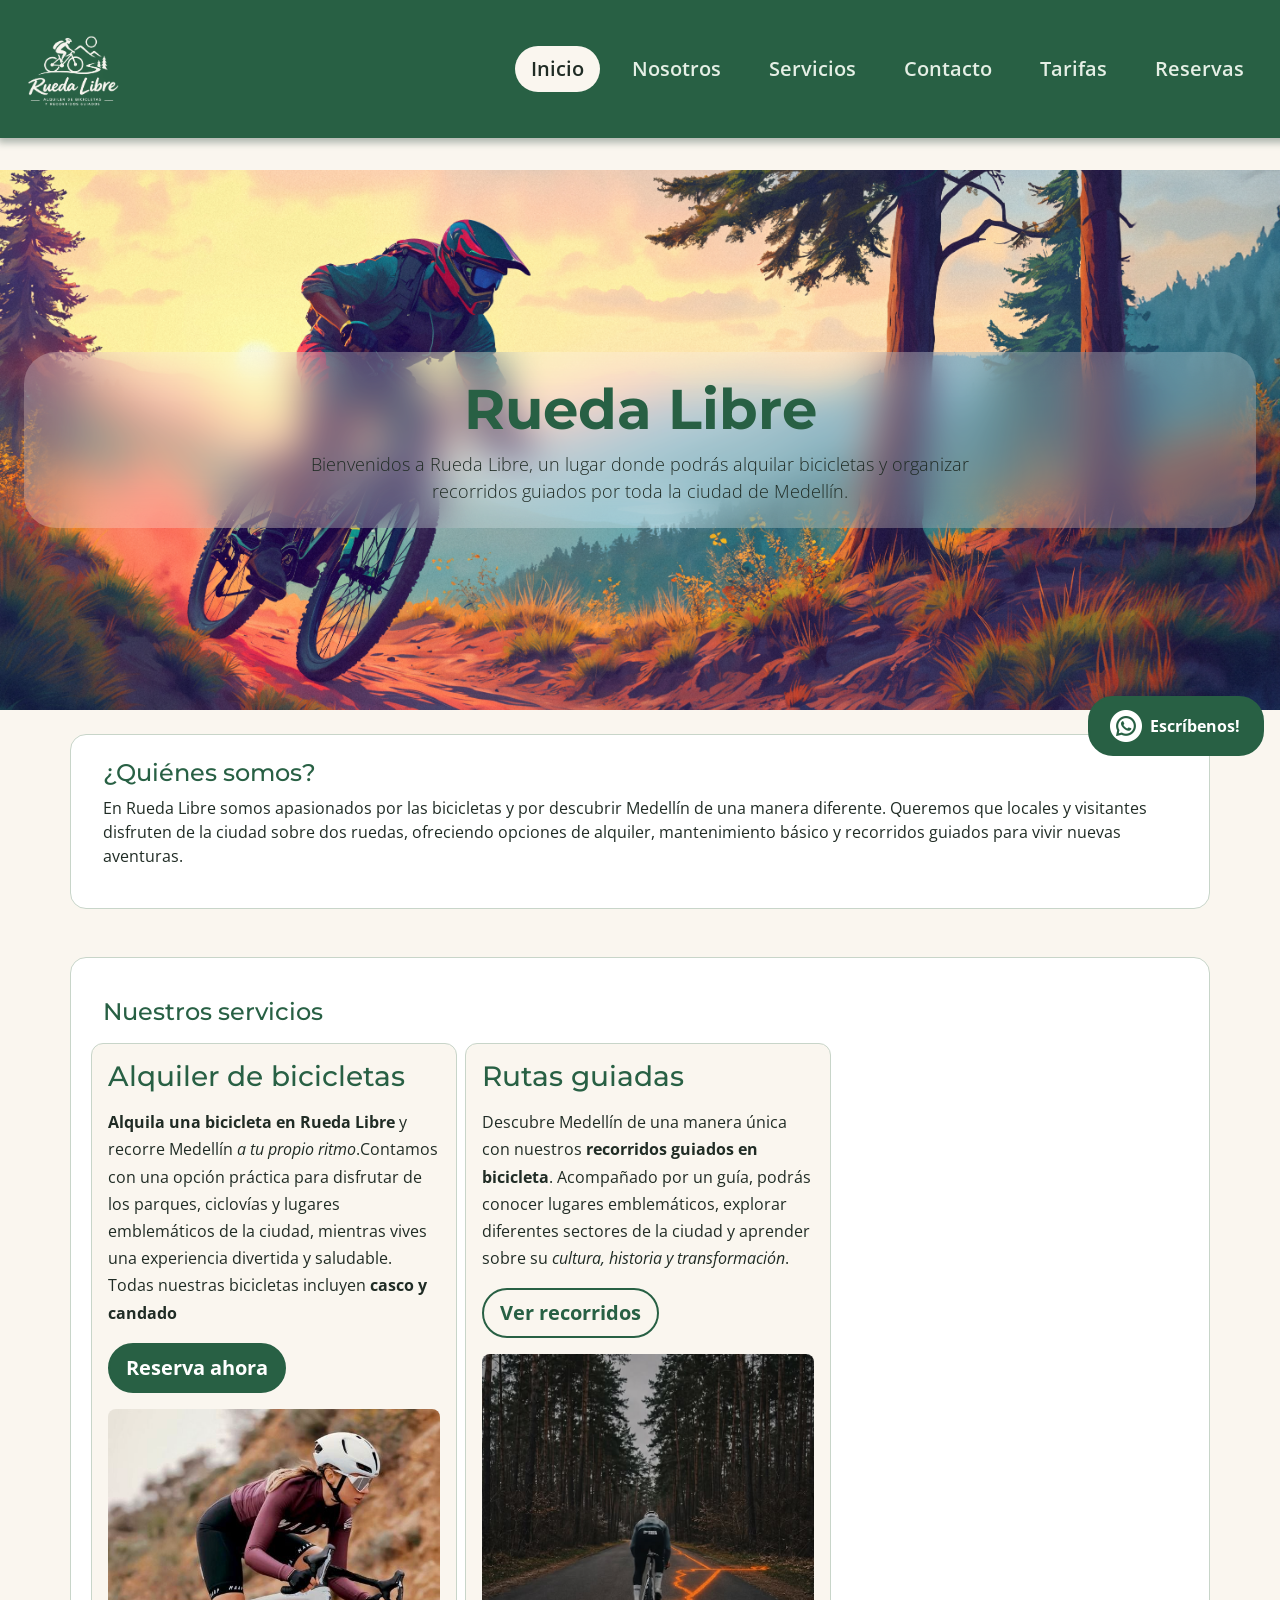
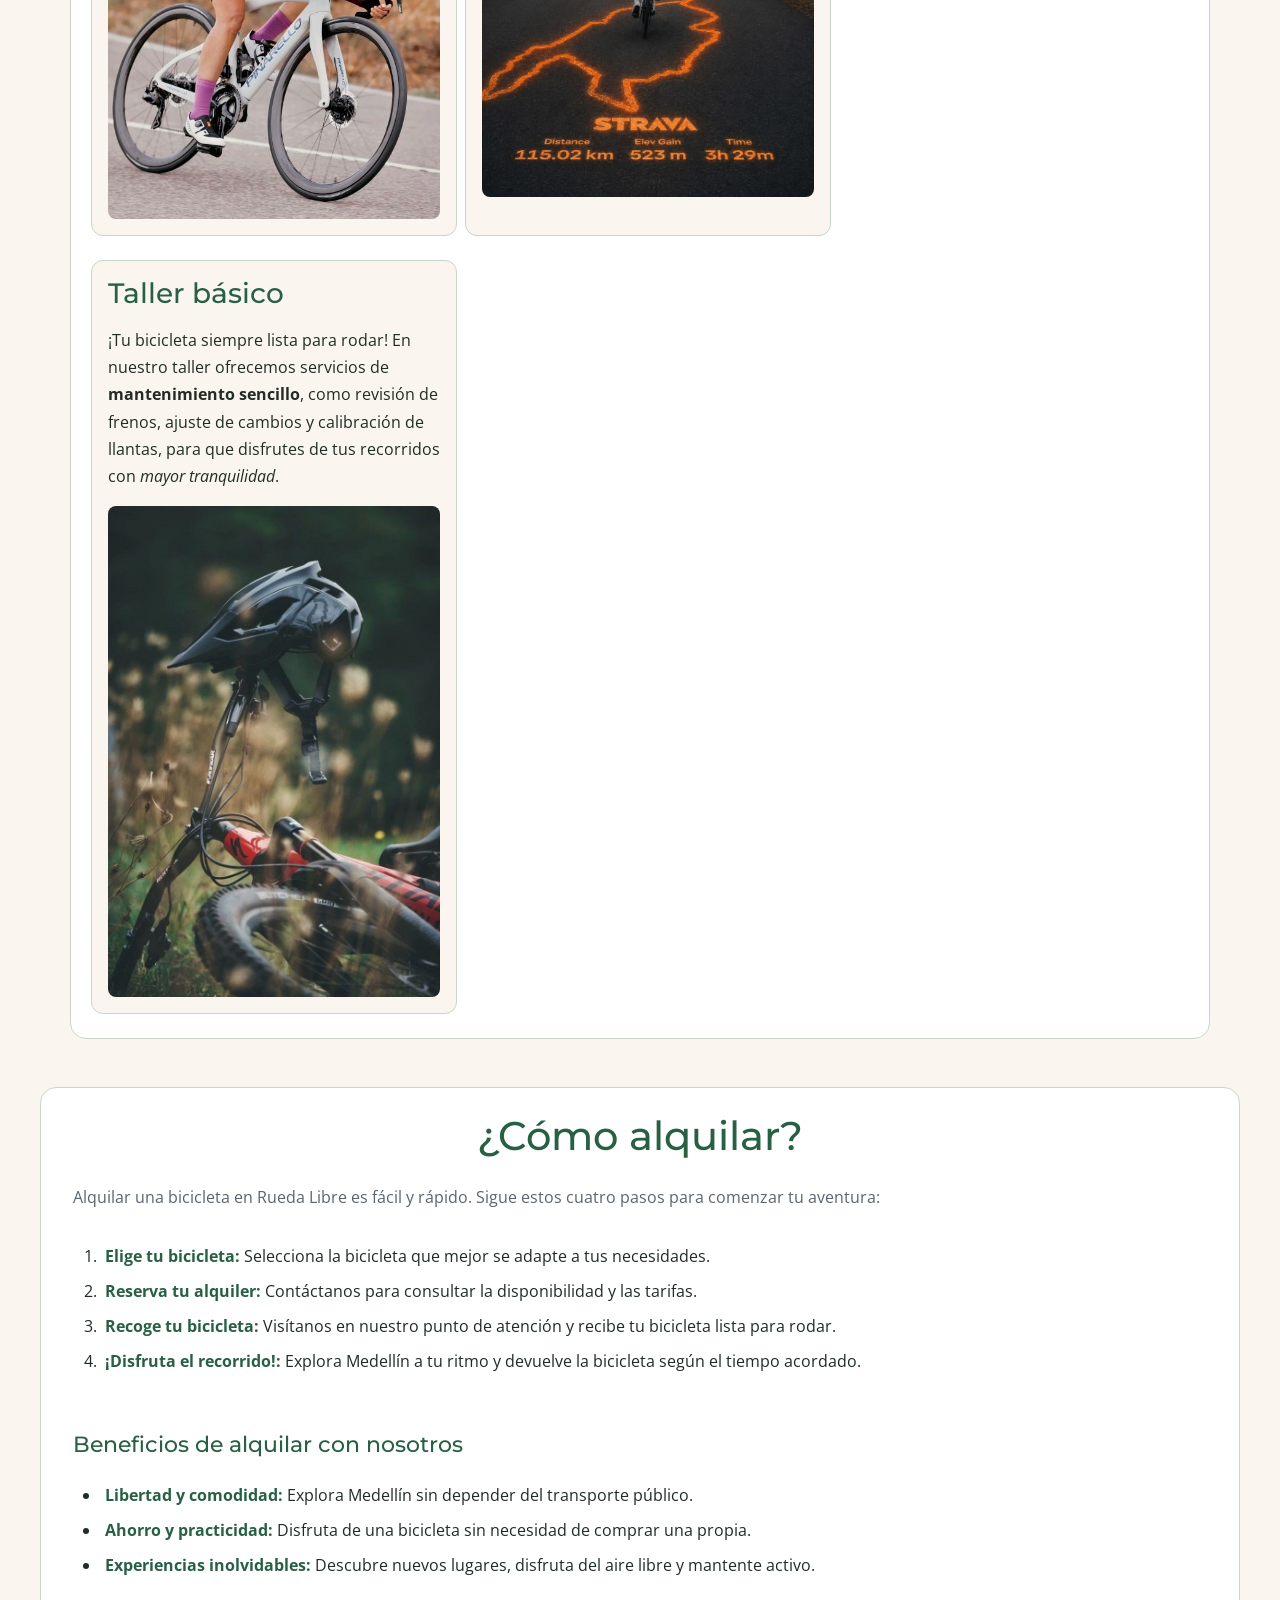
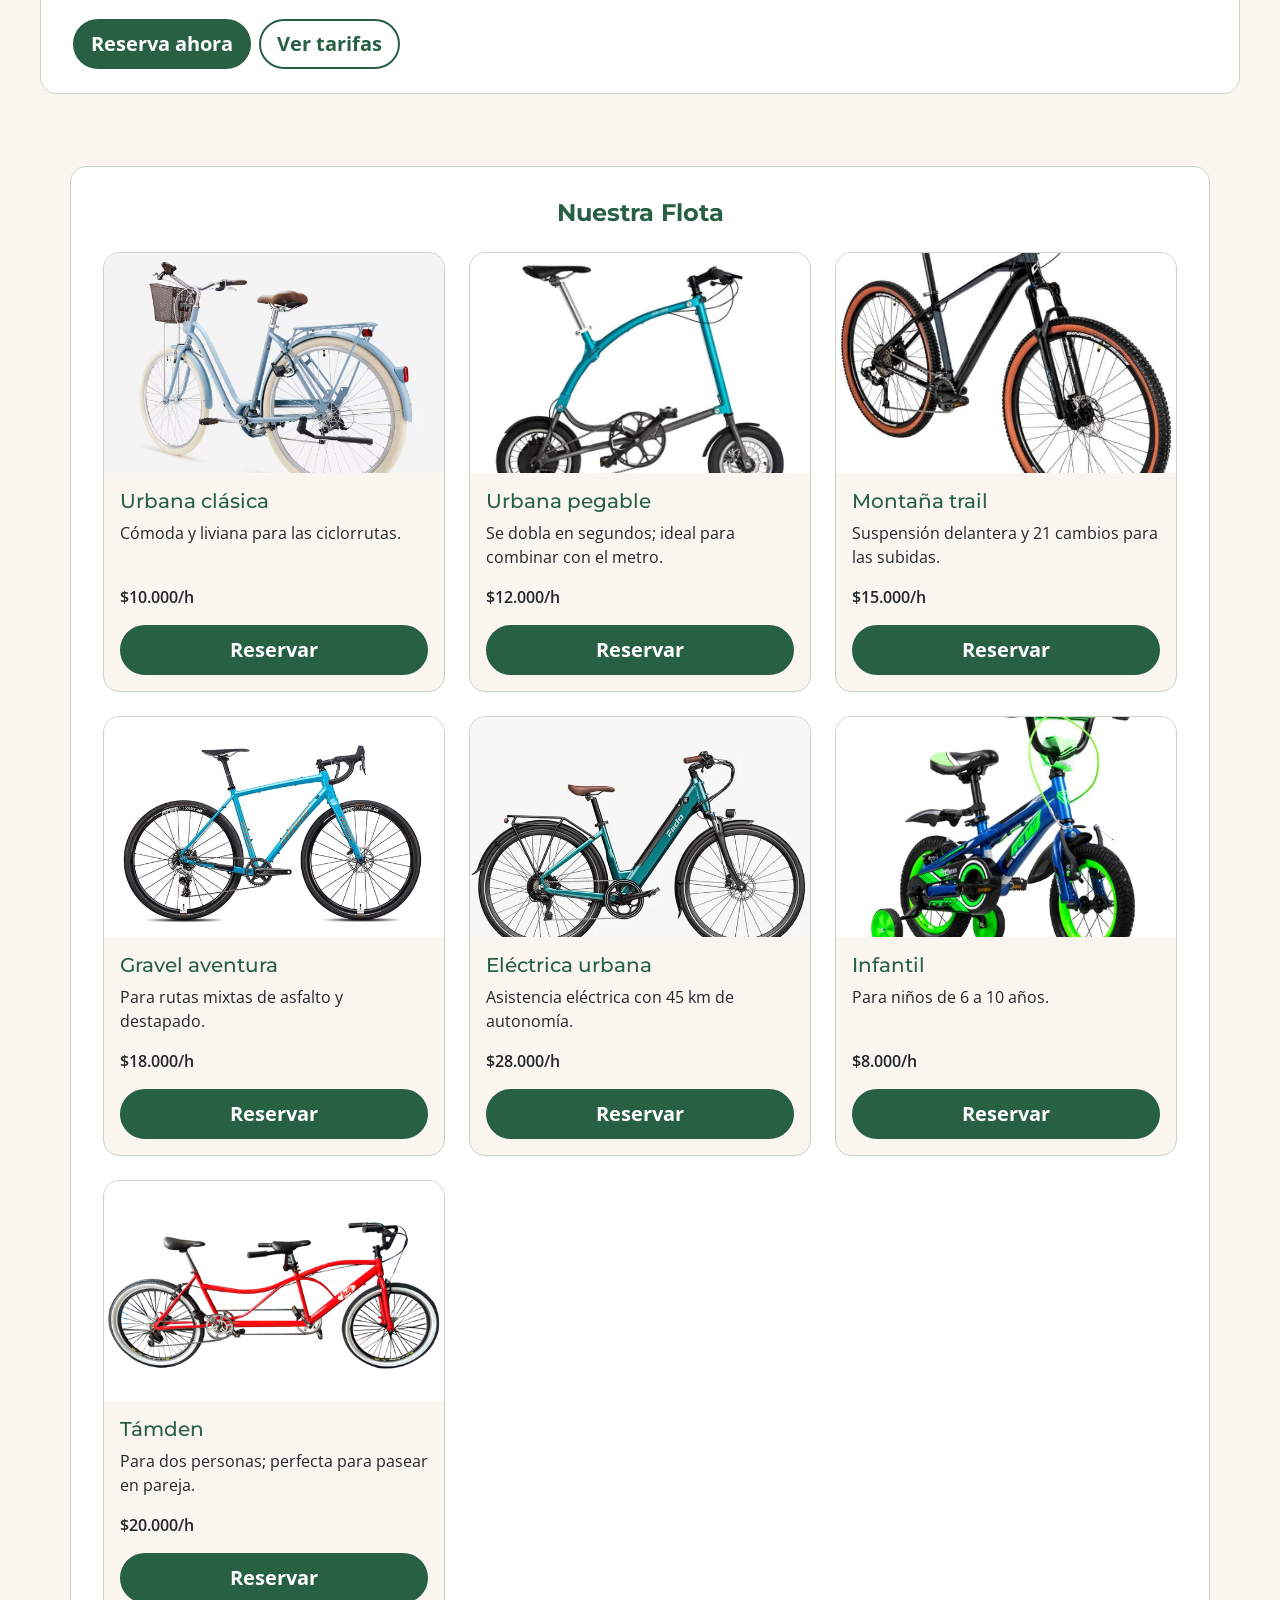
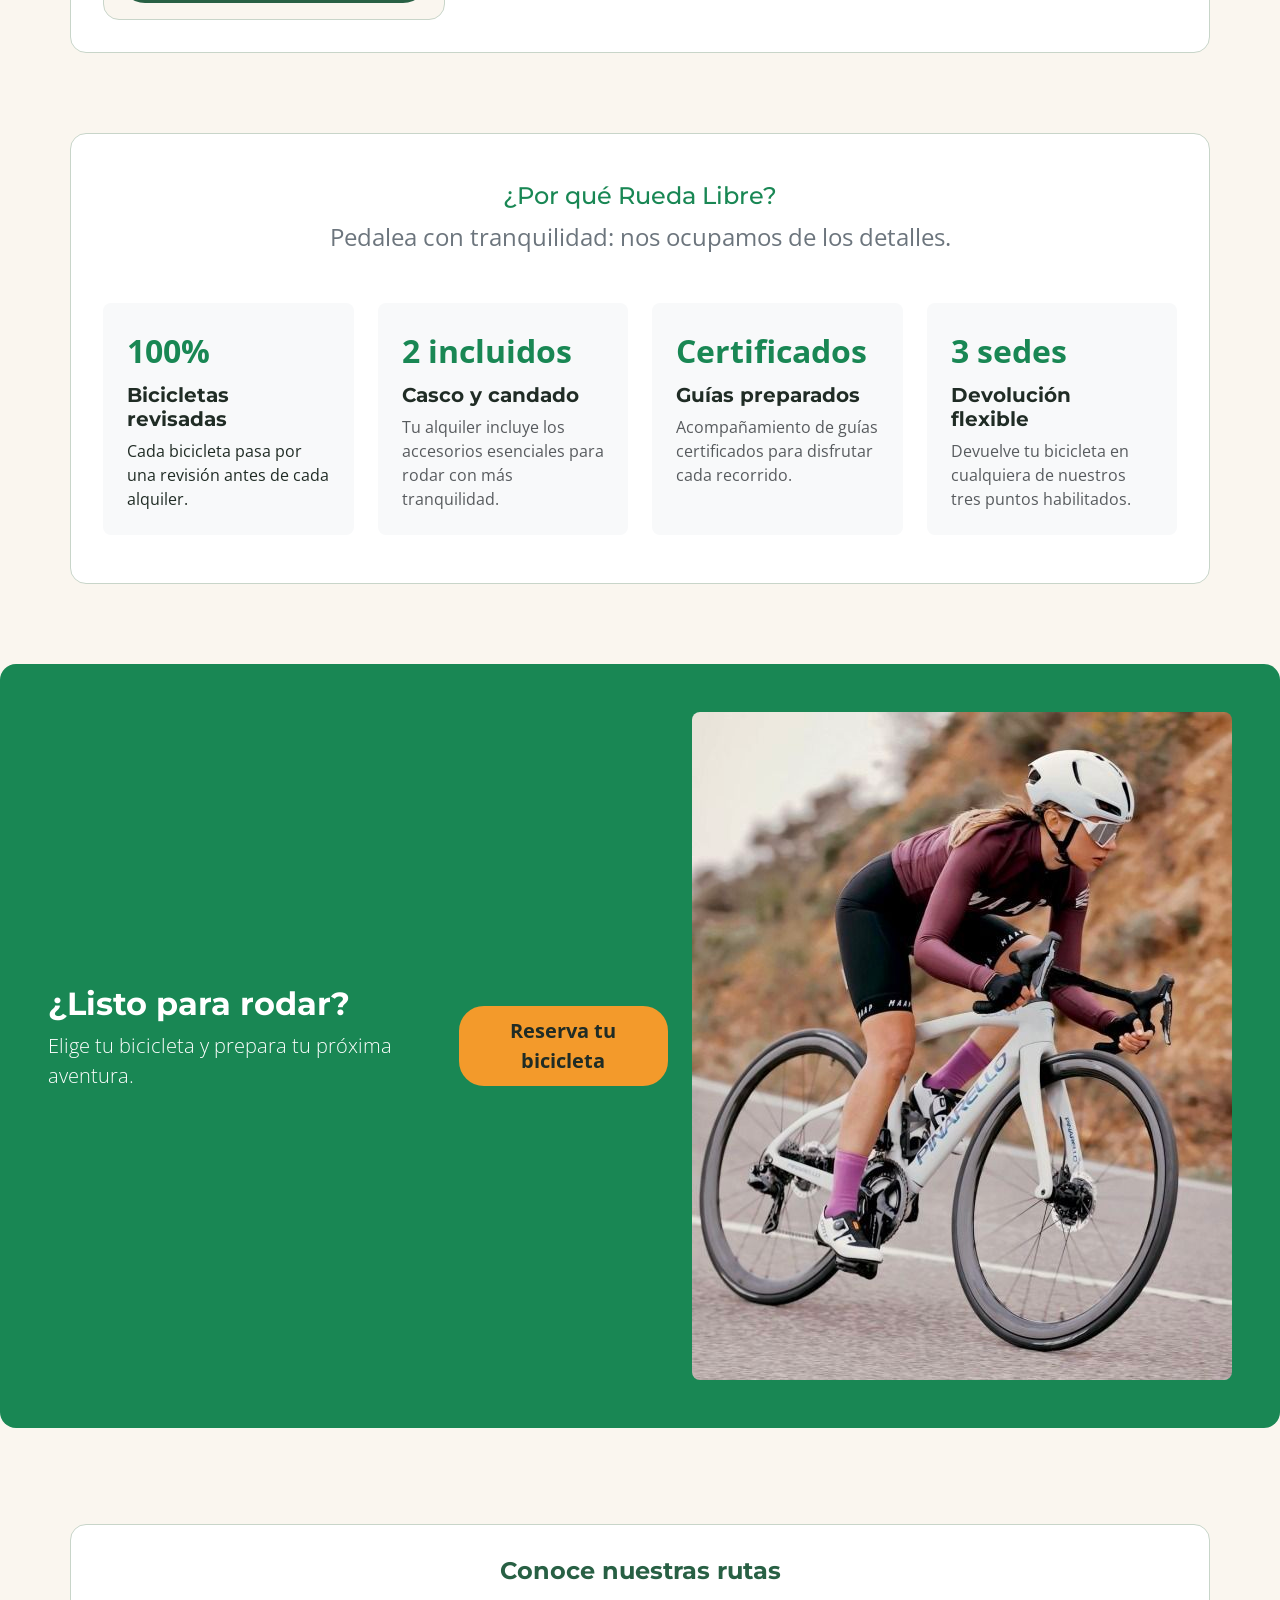
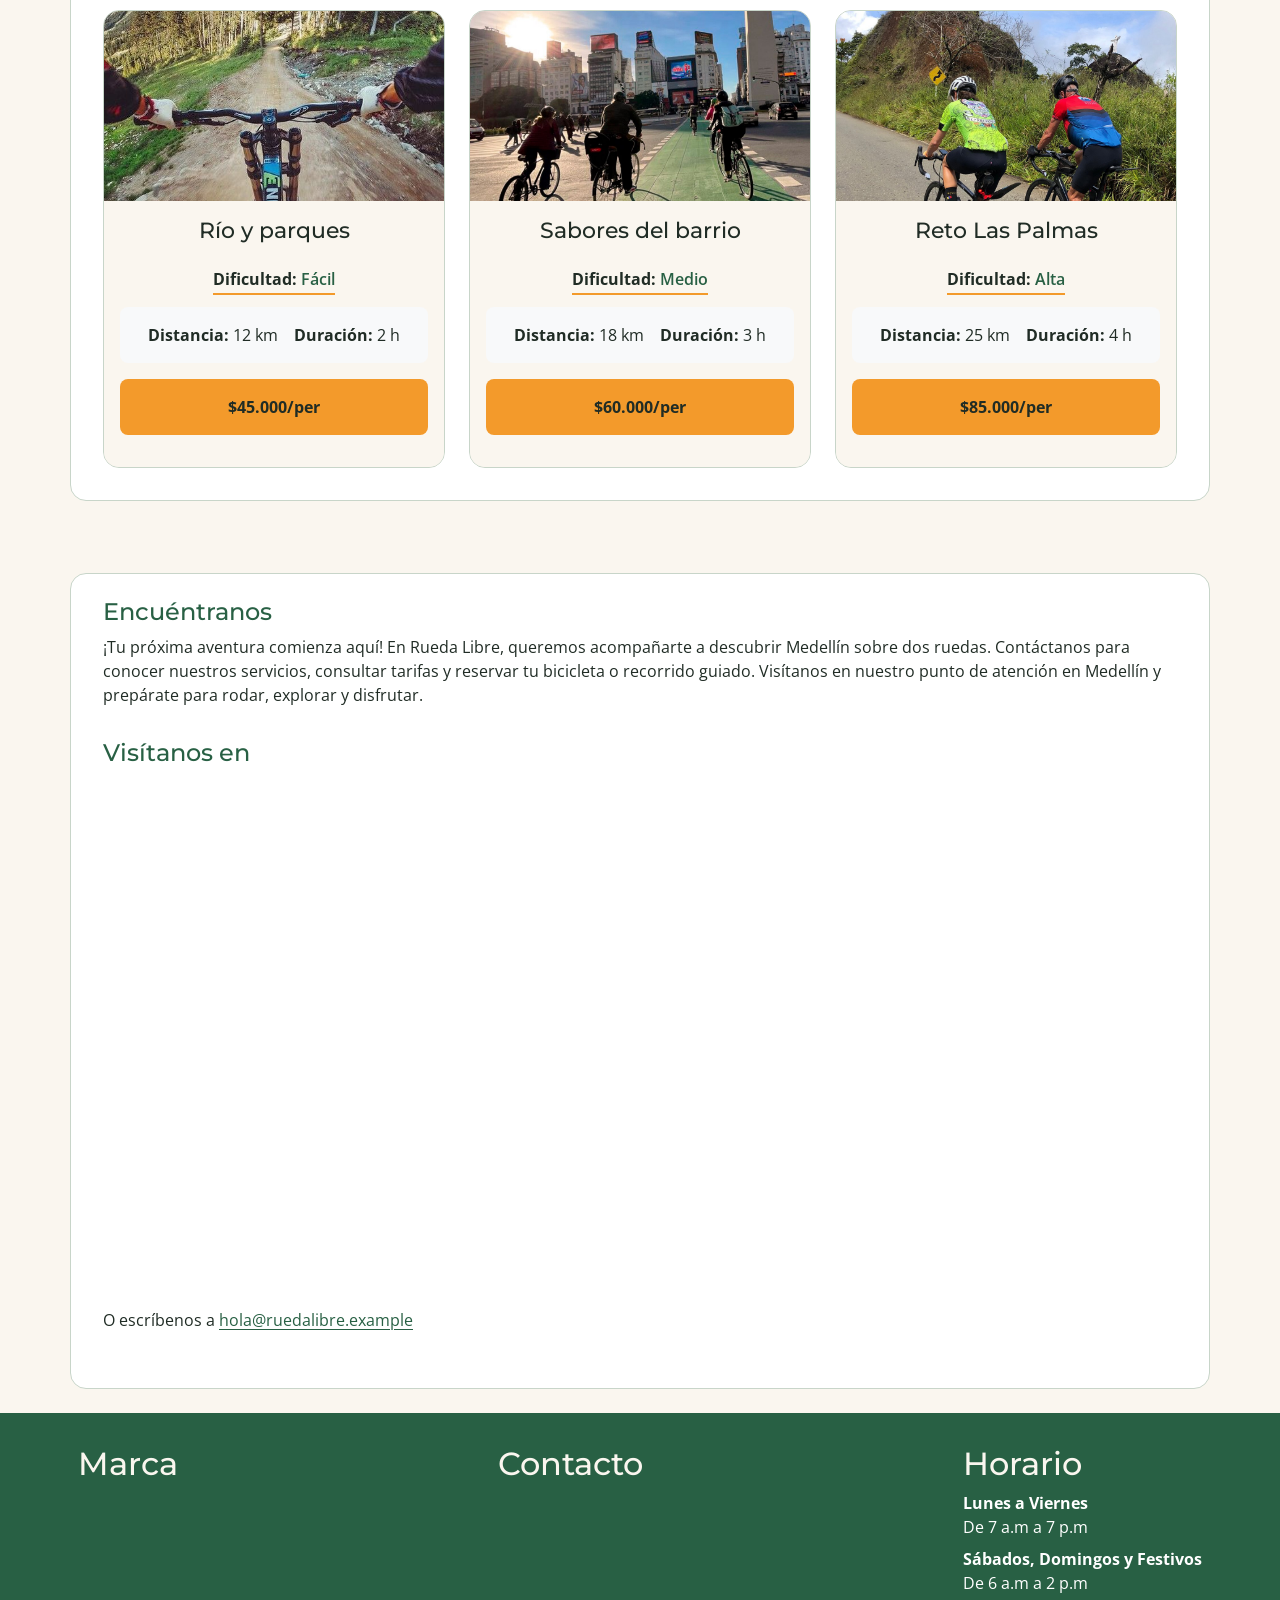
==== commit 758613e1: "style: Menú hamburguesa con Bootstrap" ====
--- a/index.html
+++ b/index.html
@@ -22,23 +22,25 @@
 
 <body>
 
-    <header>
-        <a href="./index.html" class="logo"><img src="./img/Logo.png" alt="Logo de Rueda Libre" class="logo-img"></a>
-
-        <input type="checkbox" id="menu">
-        <label for="menu">
-            <img src="./img/menu.png" class="menu-icon" alt="icono menú hamburguesa">
-        </label>
-
-        <nav class="nav">
-            <ul class="nav-bar">
-                <li class="nav-bar-item activo"><a href="./index.html">Inicio</a></li>
-                <li class="nav-bar-item"><a href="#Nosotros">Nosotros</a></li>
-                <li class="nav-bar-item"><a href="#Servicios">Servicios</a></li>
-                <li class="nav-bar-item"><a href="#Encuentranos">Contacto</a></li>
-                <li class="nav-bar-item"><a href="./paginas/tarifas.html">Tarifas</a></li>
-                <li class="nav-bar-item"><a href="./paginas/reservas.html">Reservas</a></li>
-            </ul>
+    <header class="sticky-top">
+        <nav class="navbar navbar-expand-lg" data-bs-theme="dark" aria-label="Navegación principal">
+            <div class="container-fluid">
+                <a class="navbar-brand" href="./index.html"><img src="./img/Logo.png" alt="Logo de Rueda Libre" class="logo-img"></a>
+                <button class="navbar-toggler" type="button" data-bs-toggle="collapse" data-bs-target="#menuPrincipal"
+                    aria-controls="menuPrincipal" aria-expanded="false" aria-label="Abrir o cerrar el menú">
+                    <span class="navbar-toggler-icon"></span>
+                </button>
+                <div class="collapse navbar-collapse" id="menuPrincipal">
+                    <ul class="navbar-nav ms-auto">
+                    <li class="nav-item"><a class="nav-link active" aria-current="page" href="./index.html">Inicio</a></li>
+                    <li class="nav-item"><a class="nav-link" href="#Nosotros">Nosotros</a></li>
+                    <li class="nav-item"><a class="nav-link" href="#Servicios">Servicios</a></li>
+                    <li class="nav-item"><a class="nav-link" href="#Encuentranos">Contacto</a></li>
+                    <li class="nav-item"><a class="nav-link" href="./paginas/tarifas.html">Tarifas</a></li>
+                    <li class="nav-item"><a class="nav-link" href="./paginas/reservas.html">Reservas</a></li>
+                    </ul>
+                </div>
+            </div>
         </nav>
     </header>
 
@@ -46,7 +48,7 @@
         <section
             class="container-fluid container-welcome d-flex flex-column align-items-center justify-content-center text-center px-4 py-5"
             id="container-welcome">
-            <div class="welcome-content w-100 w-md-75 w-xl-50 p-4 rounded-5">
+            <div class="d-flex flex-column align-items-center welcome-content w-100 w-md-75 w-xl-50 p-4 rounded-5">
                 <h1 class="display-3 fw-bold">Rueda Libre</h1>
                 <p class="lead mb-0">Bienvenidos a Rueda Libre, un lugar donde podrás alquilar bicicletas y organizar
                     recorridos guiados por toda la ciudad de Medellín.</p>
@@ -78,7 +80,7 @@
                         saludable. Todas nuestras bicicletas incluyen
                         <strong>casco y candado</strong>
                     </p>
-                    <a href="./paginas/reservas.html" class="btn btn-reserva">Reserva ahora</a>
+                    <a href="./paginas/reservas.html" class="btn btn-primary btn-lg">Reserva ahora</a>
                     <img src="./img/ciclista.jpg" alt="Ciclista_mujer" class="servicios-image">
                 </article>
 
@@ -91,8 +93,7 @@
                         diferentes sectores de la
                         ciudad y aprender sobre su <em>cultura, historia y transformación</em>.
                     </p>
-                    <a href="./paginas/tarifas.html#tarifas-recorridos" class="btn">Échale un vistazo a nuestras
-                        rutas</a>
+                    <a href="./paginas/tarifas.html#tarifas-recorridos" class="btn btn-outline-primary btn-lg">Ver recorridos</a>
                     <img src="./img/Ruta.jpg" alt="Ruta_de_ciclismo" class="servicios-image">
                 </article>
 
@@ -142,7 +143,10 @@
                     activo.</li>
             </ul>
 
-            <a href="./paginas/reservas.html" class="btn">Reserva ahora</a>
+            <div class="d-flex flex-wrap gap-2">
+                <a href="./paginas/reservas.html" class="btn btn-primary btn-lg">Reserva ahora</a>
+                <a href="./paginas/tarifas.html" class="btn btn-outline-primary btn-lg">Ver tarifas</a>
+            </div>
 
         </section>
 
@@ -156,7 +160,7 @@
                             <h3 class="card-title h5">Urbana clásica</h3>
                             <p class="card-text">Cómoda y liviana para las ciclorrutas.</p>
                             <p class="fw-semibold mt-auto">$10.000/h</p><a href="./paginas/reservas.html"
-                                class="btn btn-warning fw-semibold">Reservar</a>
+                                class="btn btn-primary btn-lg">Reservar</a>
                         </div>
                     </div>
                 </article>
@@ -167,7 +171,7 @@
                             <h3 class="card-title h5">Urbana pegable</h3>
                             <p class="card-text">Se dobla en segundos; ideal para combinar con el metro.</p>
                             <p class="fw-semibold mt-auto">$12.000/h</p><a href="./paginas/reservas.html"
-                                class="btn btn-warning fw-semibold">Reservar</a>
+                                class="btn btn-primary btn-lg">Reservar</a>
                         </div>
                     </div>
                 </article>
@@ -178,7 +182,7 @@
                             <h3 class="card-title h5">Montaña trail</h3>
                             <p class="card-text">Suspensión delantera y 21 cambios para las subidas.</p>
                             <p class="fw-semibold mt-auto">$15.000/h</p><a href="./paginas/reservas.html"
-                                class="btn btn-warning fw-semibold">Reservar</a>
+                                class="btn btn-primary btn-lg">Reservar</a>
                         </div>
                     </div>
                 </article>
@@ -189,7 +193,7 @@
                             <h3 class="card-title h5">Gravel aventura</h3>
                             <p class="card-text">Para rutas mixtas de asfalto y destapado.</p>
                             <p class="fw-semibold mt-auto">$18.000/h</p><a href="./paginas/reservas.html"
-                                class="btn btn-warning fw-semibold">Reservar</a>
+                                class="btn btn-primary btn-lg">Reservar</a>
                         </div>
                     </div>
                 </article>
@@ -200,7 +204,7 @@
                             <h3 class="card-title h5">Eléctrica urbana</h3>
                             <p class="card-text">Asistencia eléctrica con 45 km de autonomía.</p>
                             <p class="fw-semibold mt-auto">$28.000/h</p><a href="./paginas/reservas.html"
-                                class="btn btn-warning fw-semibold">Reservar</a>
+                                class="btn btn-primary btn-lg">Reservar</a>
                         </div>
                     </div>
                 </article>
@@ -211,7 +215,7 @@
                             <h3 class="card-title h5">Infantil</h3>
                             <p class="card-text">Para niños de 6 a 10 años.</p>
                             <p class="fw-semibold mt-auto">$8.000/h</p><a href="./paginas/reservas.html"
-                                class="btn btn-warning fw-semibold">Reservar</a>
+                                class="btn btn-primary btn-lg">Reservar</a>
                         </div>
                     </div>
                 </article>
@@ -223,7 +227,7 @@
                             <h3 class="card-title h5">Támden</h3>
                             <p class="card-text">Para dos personas; perfecta para pasear en pareja.</p>
                             <p class="fw-semibold mt-auto">$20.000/h</p><a href="./paginas/reservas.html"
-                                class="btn btn-warning fw-semibold">Reservar</a>
+                                class="btn btn-primary btn-lg">Reservar</a>
                         </div>
                     </div>
                 </article>
@@ -282,9 +286,8 @@
                         <h2 class="h2 fw-bold mb-2">¿Listo para rodar?</h2>
                         <p class="lead">Elige tu bicicleta y prepara tu próxima aventura.</p>
                     </div>
-                    <a href="../paginas/reservas.html"
-                        class="d-inline-block align-self-start align-self-md-center bg-warning text-dark text-decoration-none fw-bold px-4 py-3 rounded-3">Reserva
-                        tu bicicleta</a>
+                    <a href="./paginas/reservas.html"
+                        class="btn btn-warning btn-lg align-self-start align-self-md-center">Reserva tu bicicleta</a>
                 </div>
                 <img src="./img/ciclista.jpg" class="d-none d-md-block rounded-3 img-fluid"
                     alt="Mujer montando bicicleta">
@@ -379,7 +382,7 @@
 
 
         <aside class="whatsapp">
-            <a href="whatsapp://send?phone=573001234567" target="_blank" class="btn btn-whatsapp">
+            <a href="whatsapp://send?phone=573001234567" target="_blank" class="btn btn-primary btn-whatsapp">
                 <img src="./img/whatsapp.png" alt="WhatsApp">
                 <p>Escríbenos!</p>
             </a>
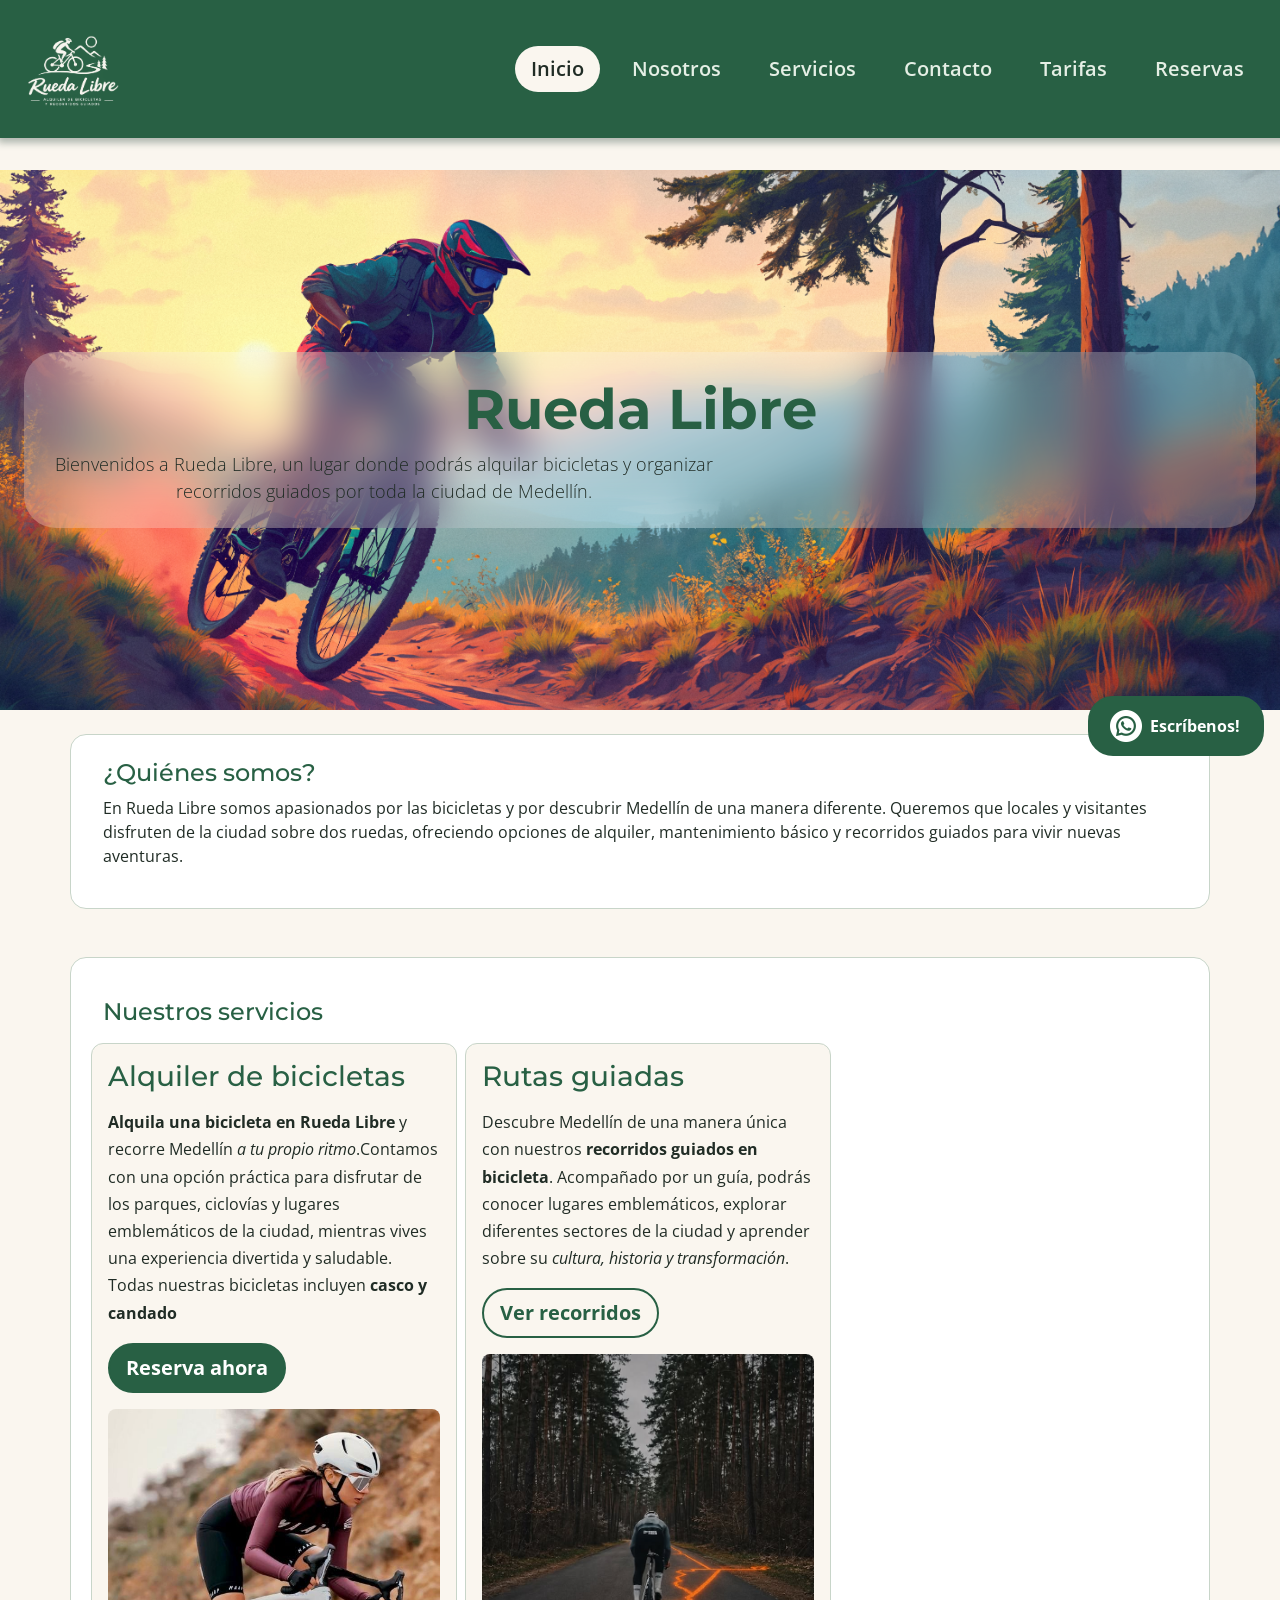
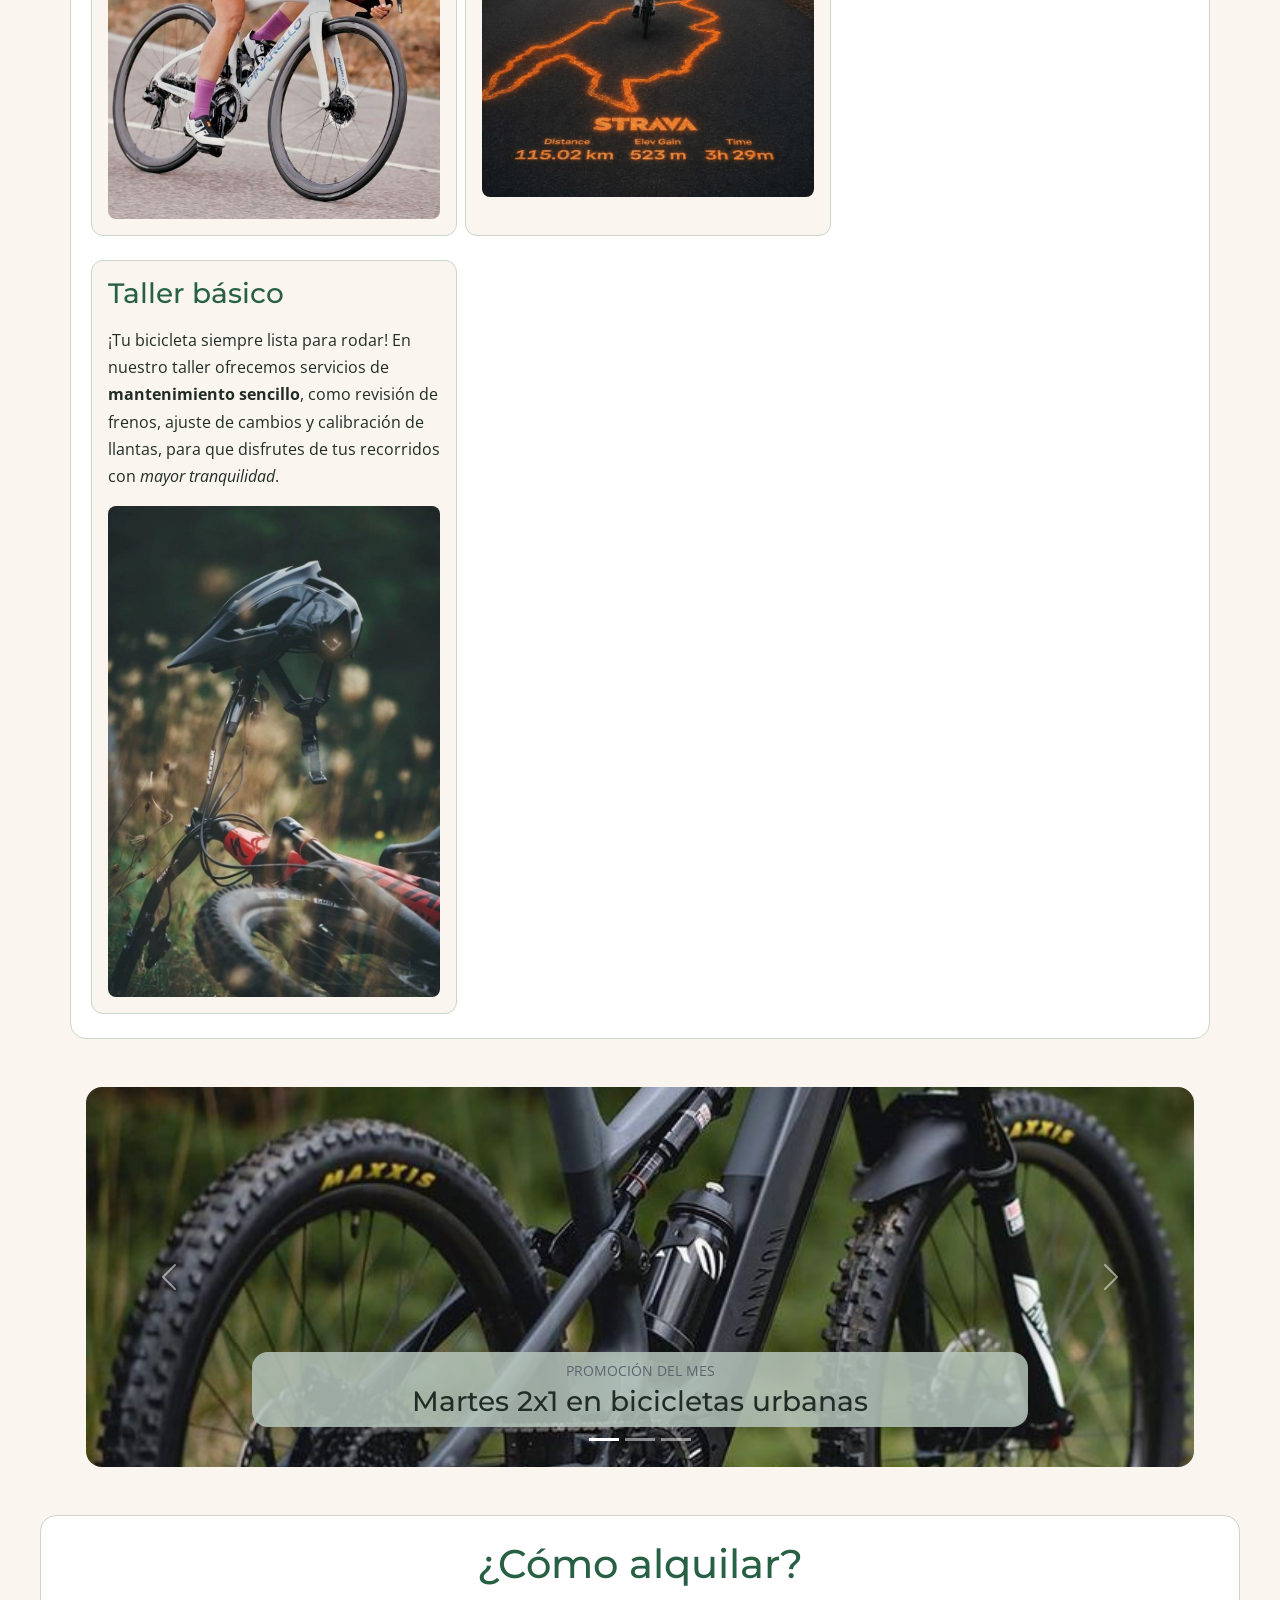
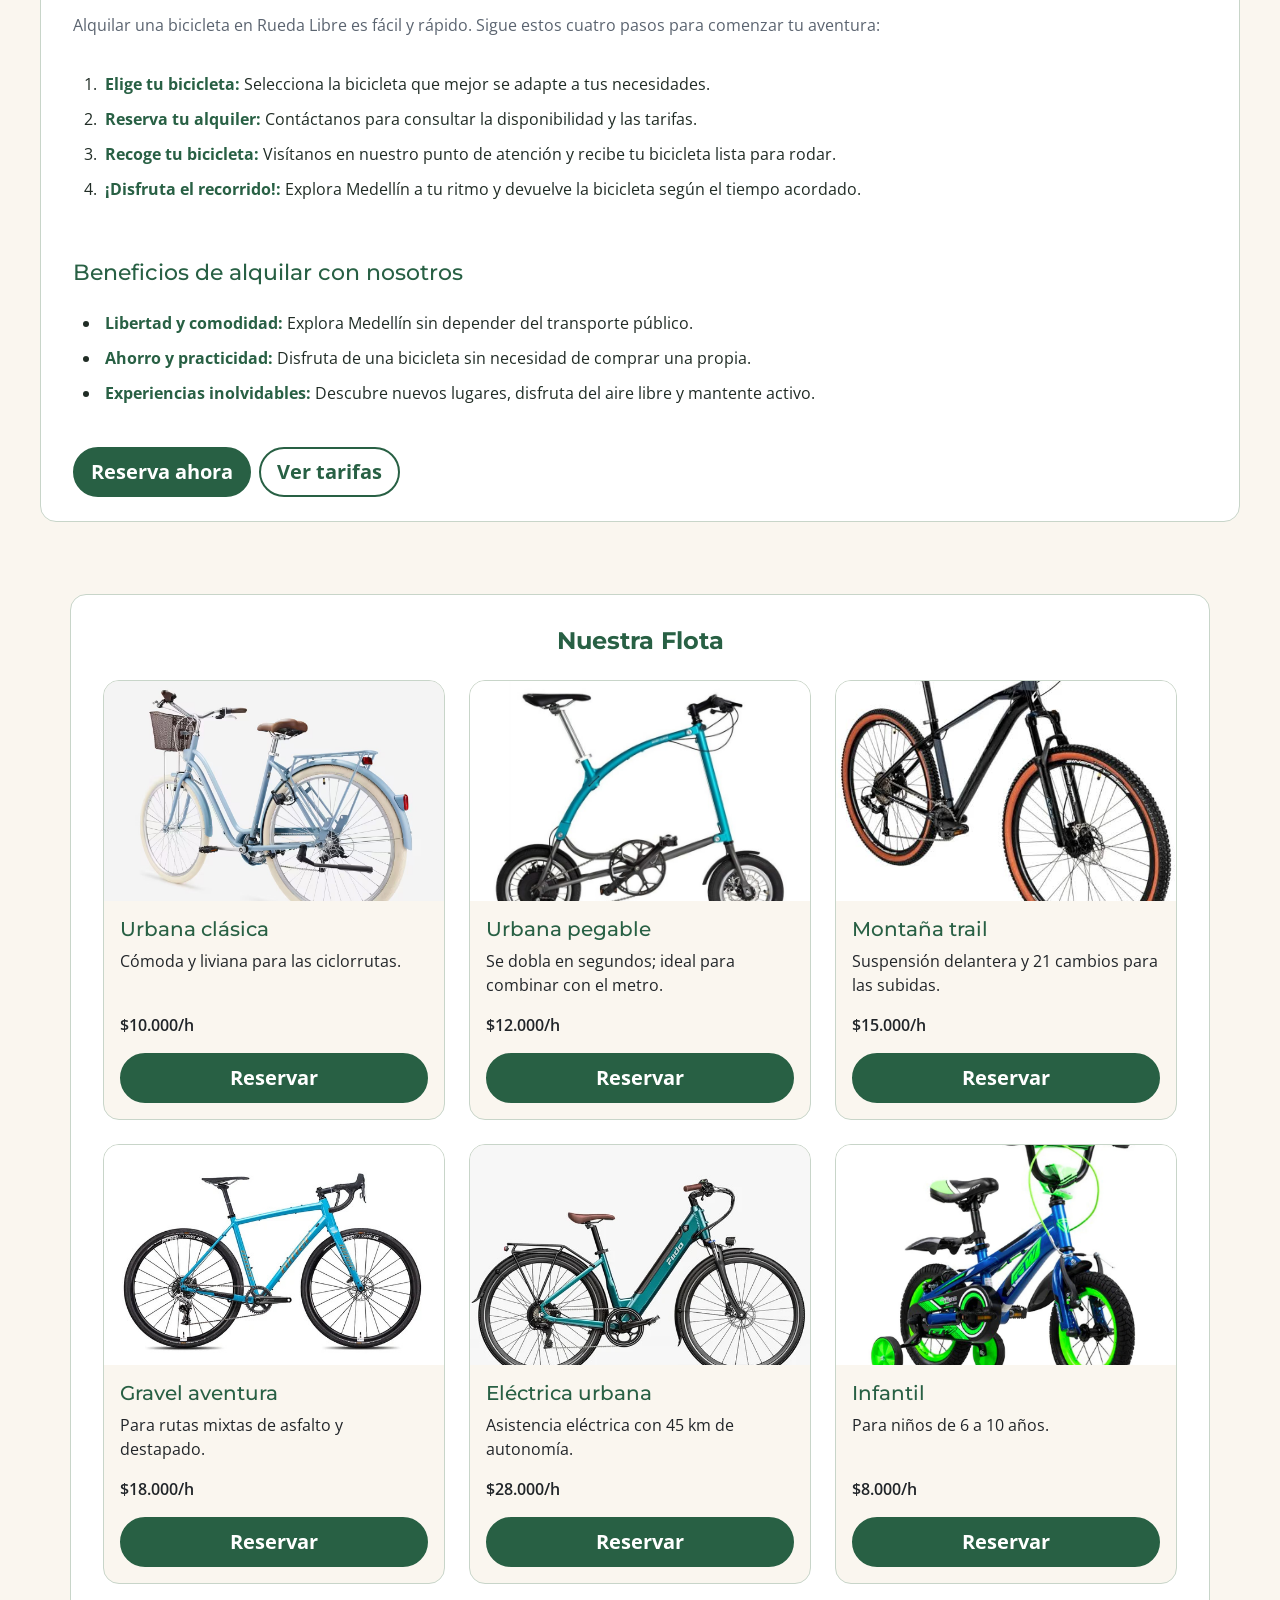
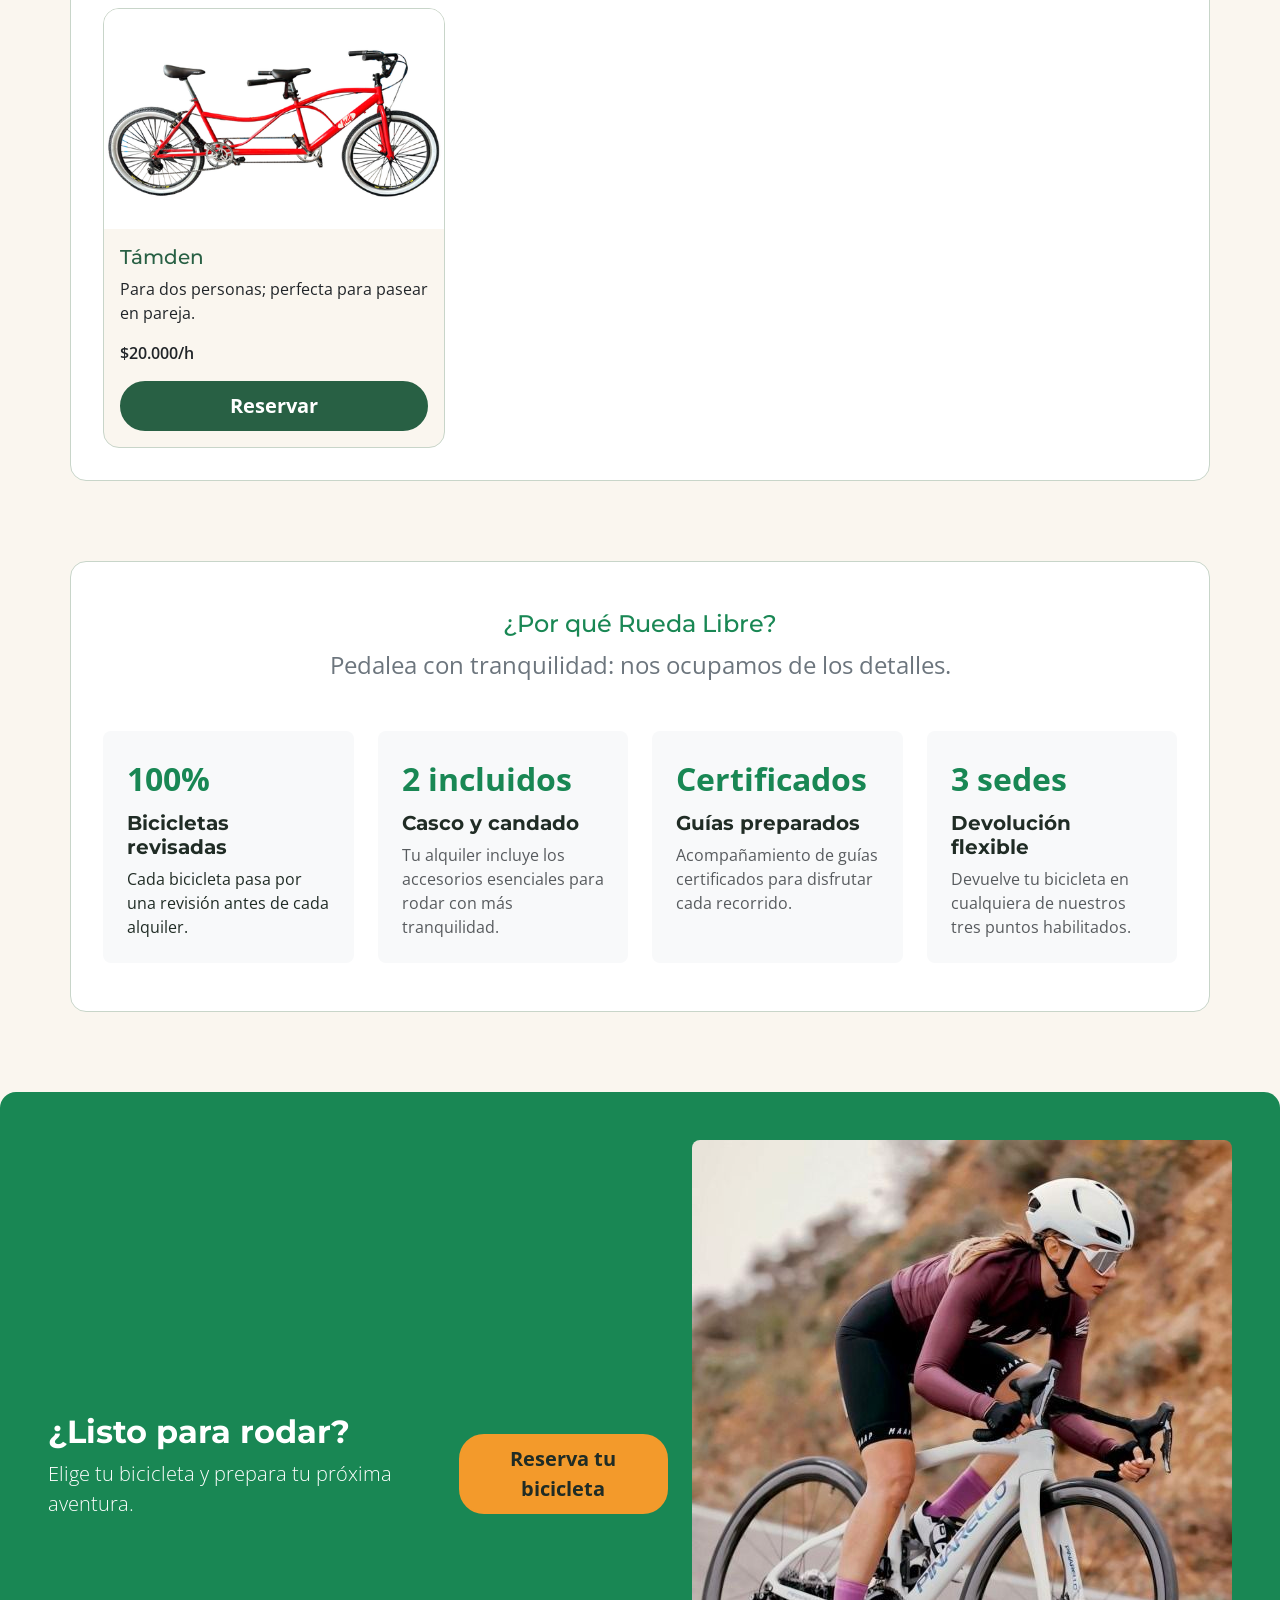
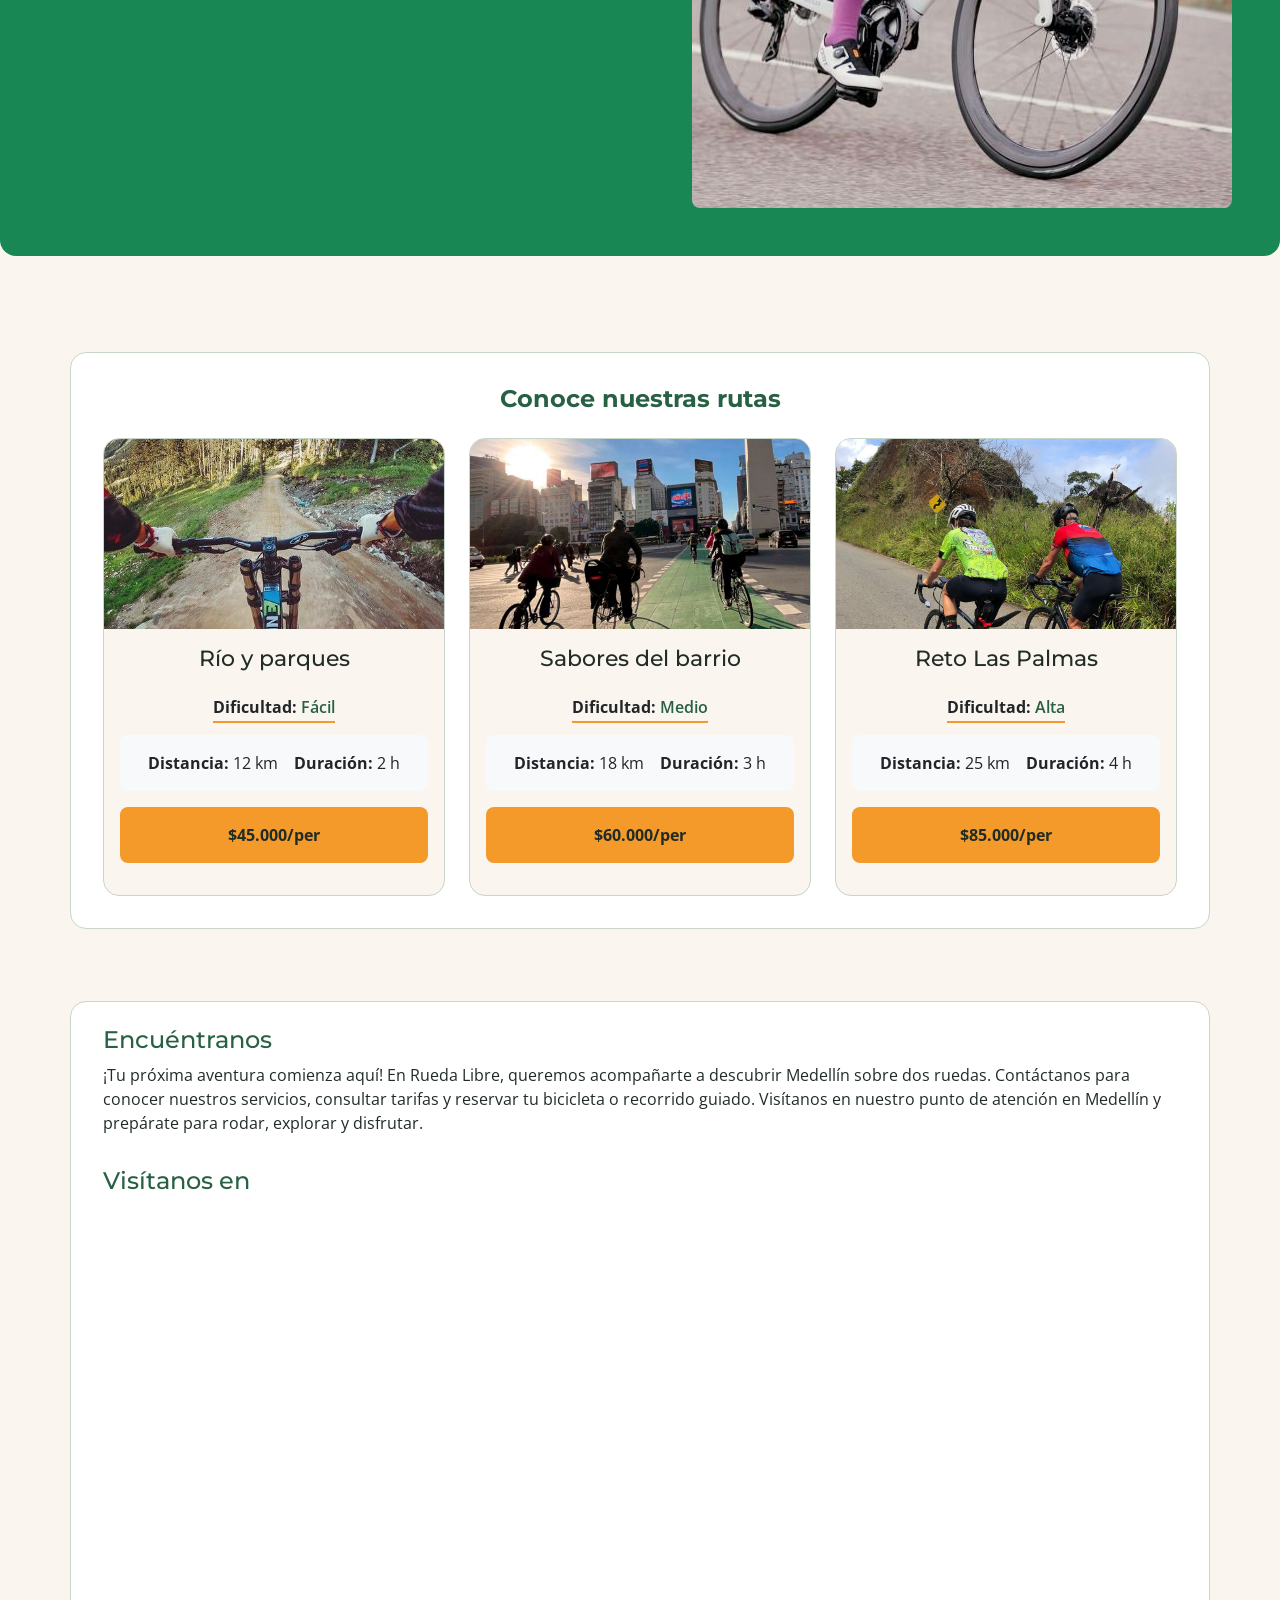
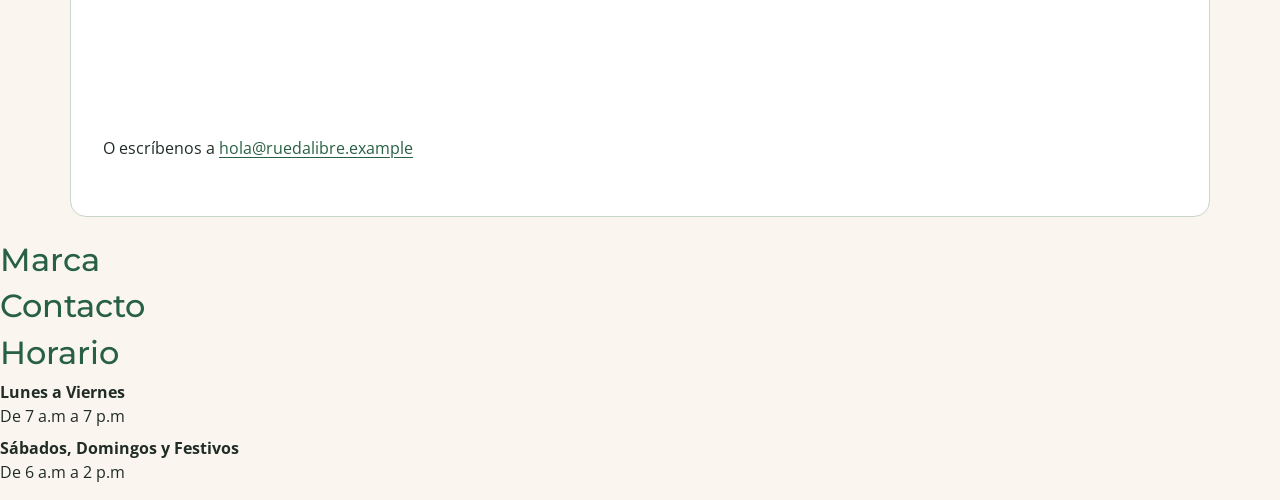
==== commit c709839a: "feat: Añadido sección de promociones." ====
--- a/index.html
+++ b/index.html
@@ -48,7 +48,7 @@
         <section
             class="container-fluid container-welcome d-flex flex-column align-items-center justify-content-center text-center px-4 py-5"
             id="container-welcome">
-            <div class="d-flex flex-column align-items-center welcome-content w-100 w-md-75 w-xl-50 p-4 rounded-5">
+            <div class="welcome-content w-100 w-md-75 w-xl-50 p-4 rounded-5">
                 <h1 class="display-3 fw-bold">Rueda Libre</h1>
                 <p class="lead mb-0">Bienvenidos a Rueda Libre, un lugar donde podrás alquilar bicicletas y organizar
                     recorridos guiados por toda la ciudad de Medellín.</p>
@@ -114,6 +114,47 @@
             </div>
         </section>
 
+        <section class="container-xl my-4 px-3 promociones" aria-labelledby="titulo-promos">
+            <h2 id="titulo-promos" class="visually-hidden">Promociones del mes</h2>
+            <div id="carruselPromos" class="carousel slide rounded-4 overflow-hidden" data-bs-ride="carousel">
+                <div class="carousel-indicators">
+                <button type="button" data-bs-target="#carruselPromos" data-bs-slide-to="0" class="active" aria-current="true" aria-label="Promoción 1"></button>
+                <button type="button" data-bs-target="#carruselPromos" data-bs-slide-to="1" aria-label="Promoción 2"></button>
+                <button type="button" data-bs-target="#carruselPromos" data-bs-slide-to="2" aria-label="Promoción 3"></button>
+                </div>
+                <div class="carousel-inner">
+                <div class="carousel-item active">
+                    <img src="./img/promo1.jpg" class="d-block w-100 promo-img" alt="Bicicleta urbana clásica de la flota de Rueda Libre">
+                    <div class="carousel-caption">
+                        <p class="mb-1 small text-uppercase">Promoción del mes</p>
+                        <h3 class="mb-0">Martes 2x1 en bicicletas urbanas</h3>
+                    </div>
+                </div>
+                <div class="carousel-item">
+                    <img src="./img/promo2.jpg" class="d-block w-100 promo-img" alt="Bicicleta eléctrica urbana de la flota de Rueda Libre">
+                    <div class="carousel-caption">
+                        <p class="mb-1 small text-uppercase">Promoción del mes</p>
+                        <h3 class="mb-0">20 % de descuento en eléctricas de lunes a jueves</h3>
+                    </div>
+                </div>
+                <div class="carousel-item">
+                    <img src="./img/promo3.jpg" class="d-block w-100 promo-img" alt="Grupo de ciclistas paseando por la ciudad en un recorrido guiado">
+                    <div class="carousel-caption">
+                        <p class="mb-1 small text-uppercase">Promoción del mes</p>
+                        <h3 class="mb-0">Si cumples años, el recorrido guiado es gratis</h3>
+                    </div>
+                </div>
+                </div>
+                <button class="carousel-control-prev" type="button" data-bs-target="#carruselPromos" data-bs-slide="prev">
+                    <span class="carousel-control-prev-icon" aria-hidden="true"></span>
+                    <span class="visually-hidden">Promoción anterior</span>
+                </button>
+                <button class="carousel-control-next" type="button" data-bs-target="#carruselPromos" data-bs-slide="next">
+                    <span class="carousel-control-next-icon" aria-hidden="true"></span>
+                    <span class="visually-hidden">Promoción siguiente</span>
+                </button>
+            </div>
+        </section>
 
         <section class="container alquiler my-4 py-4" id="Alquiler">
             <h2 class="title alquiler-title">¿Cómo alquilar?</h2>
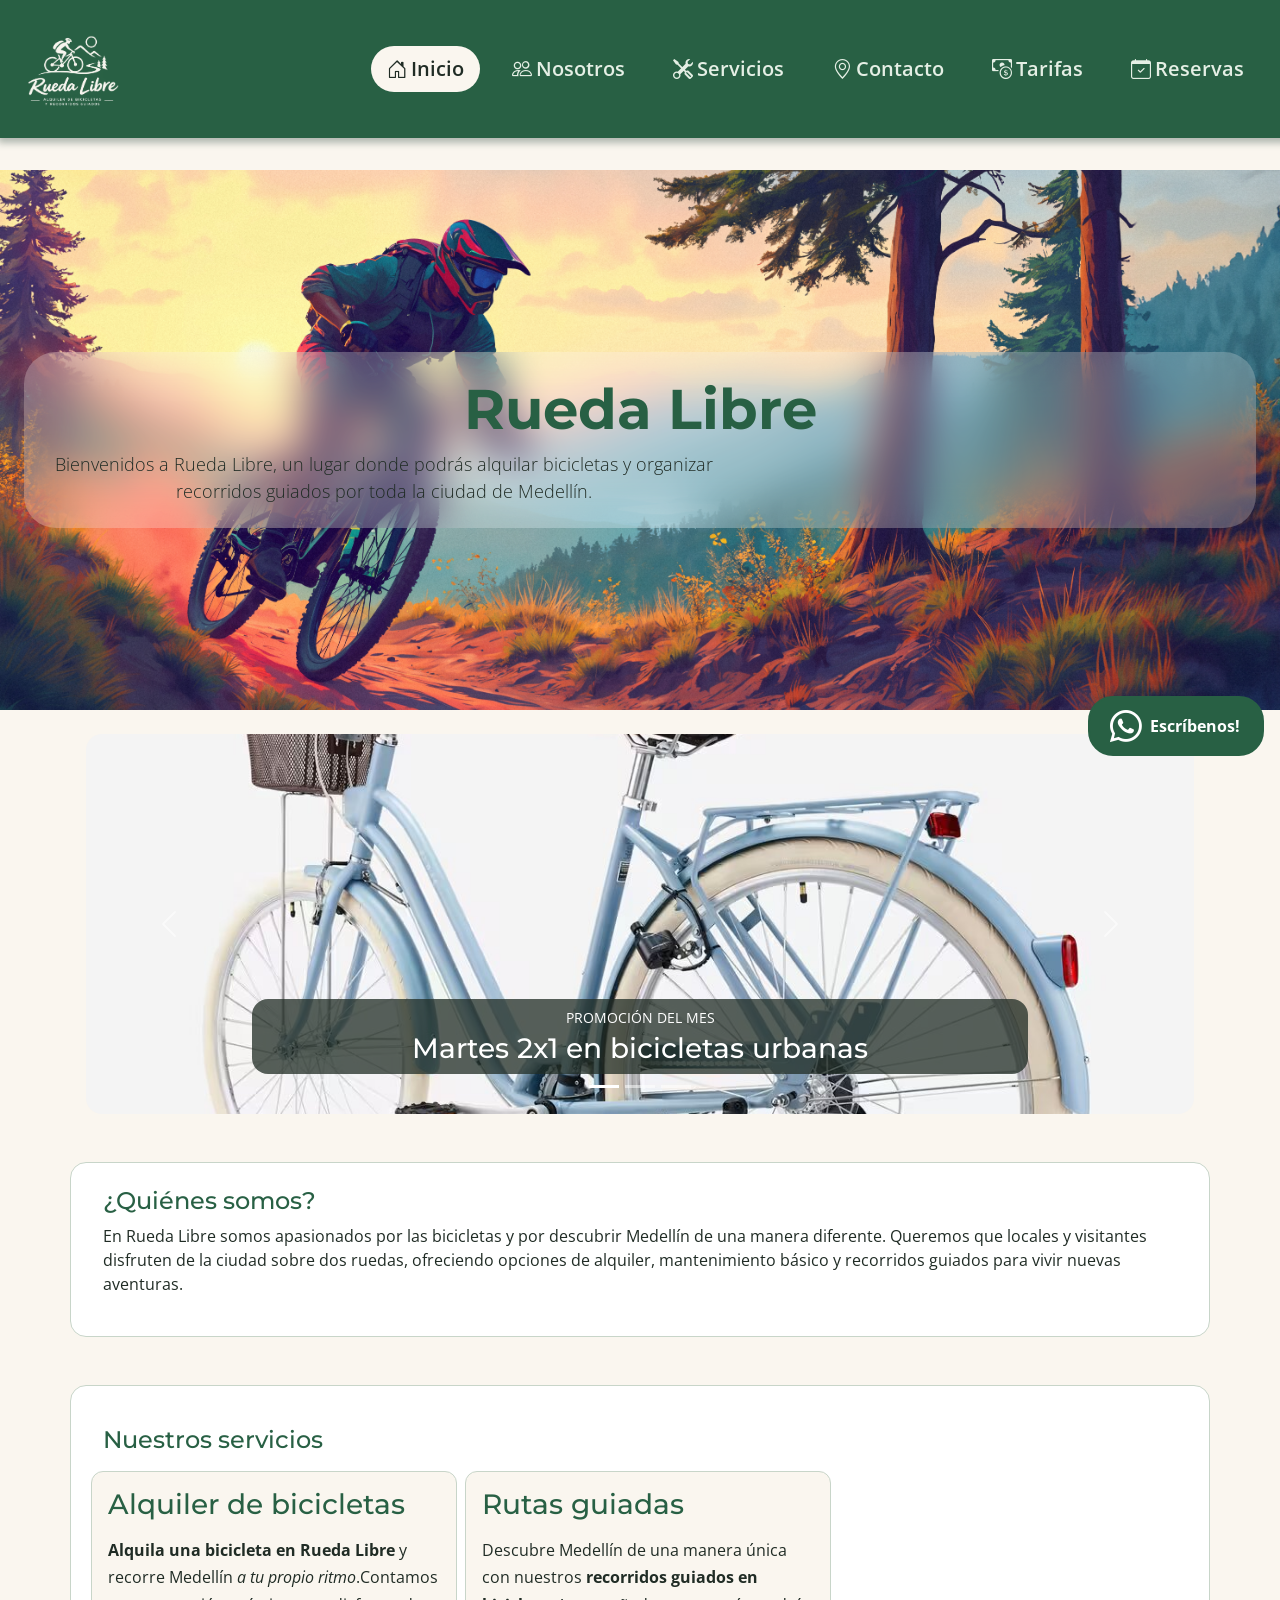
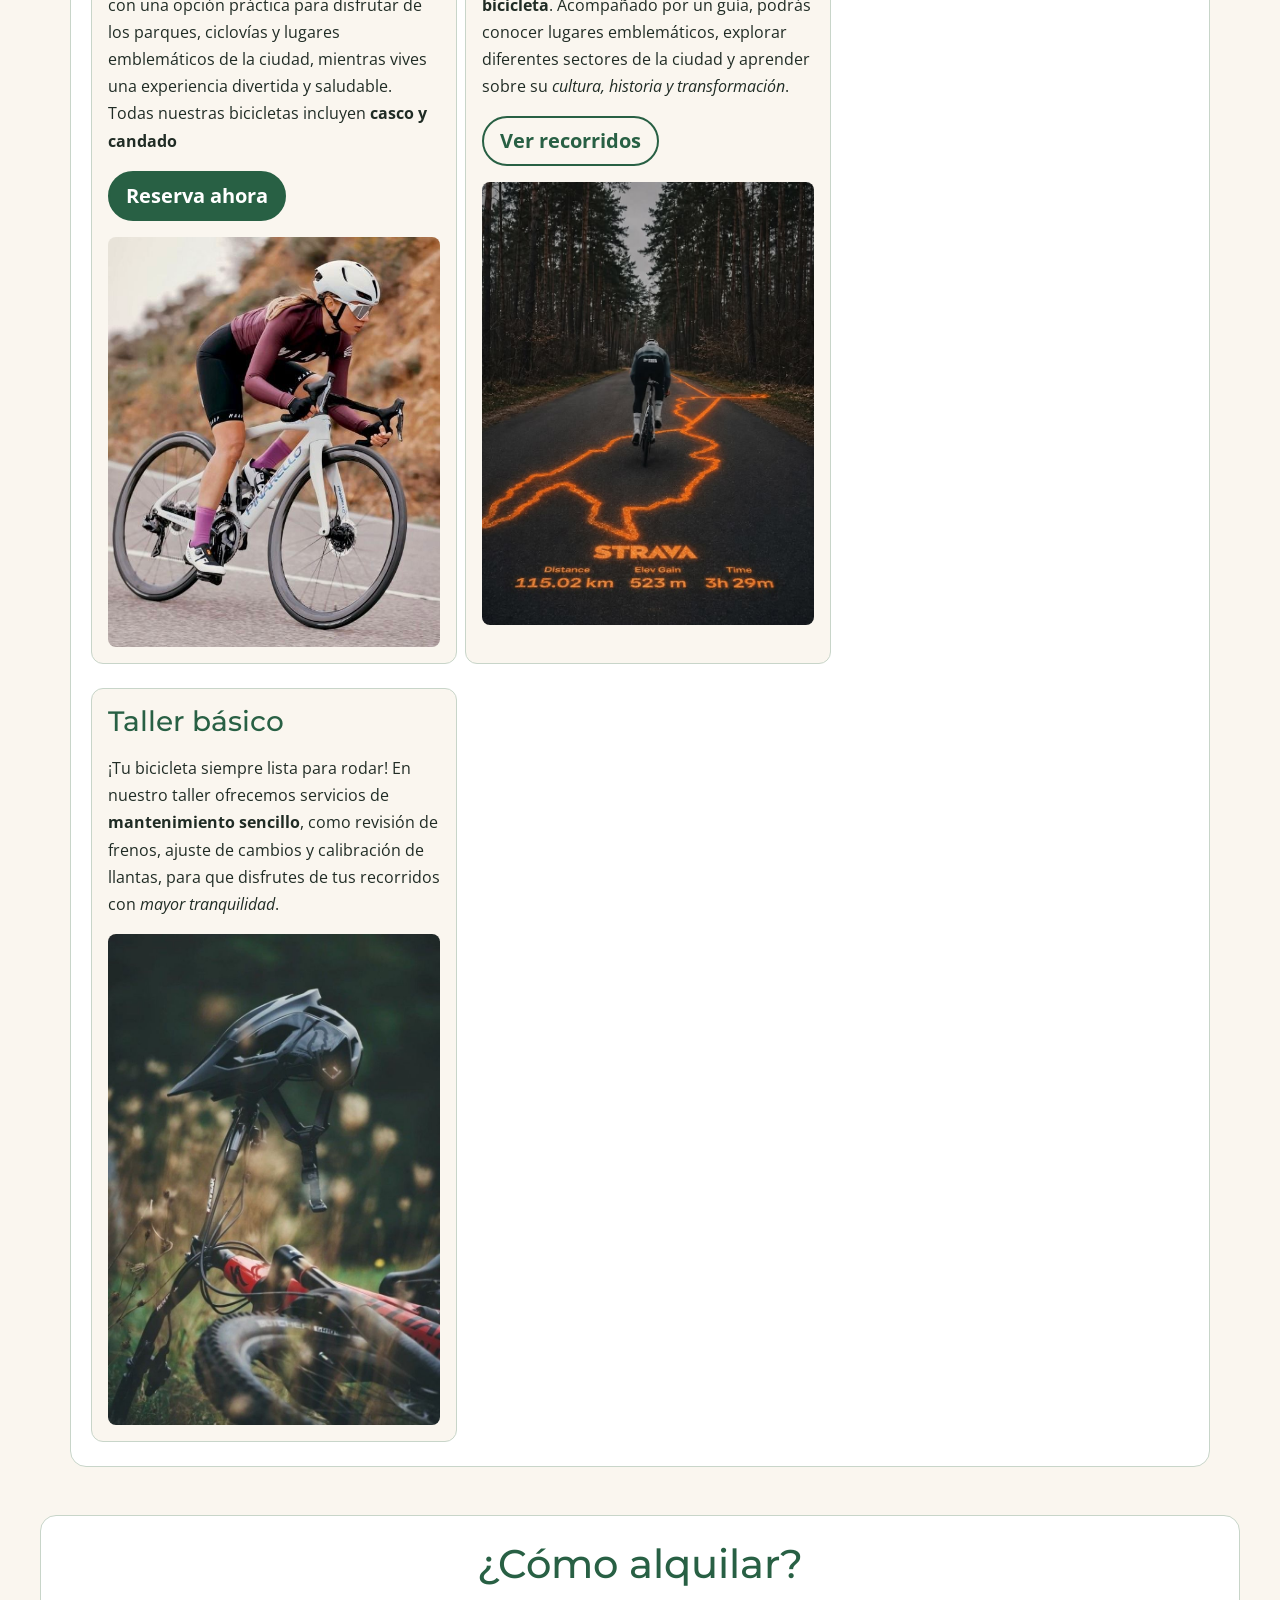
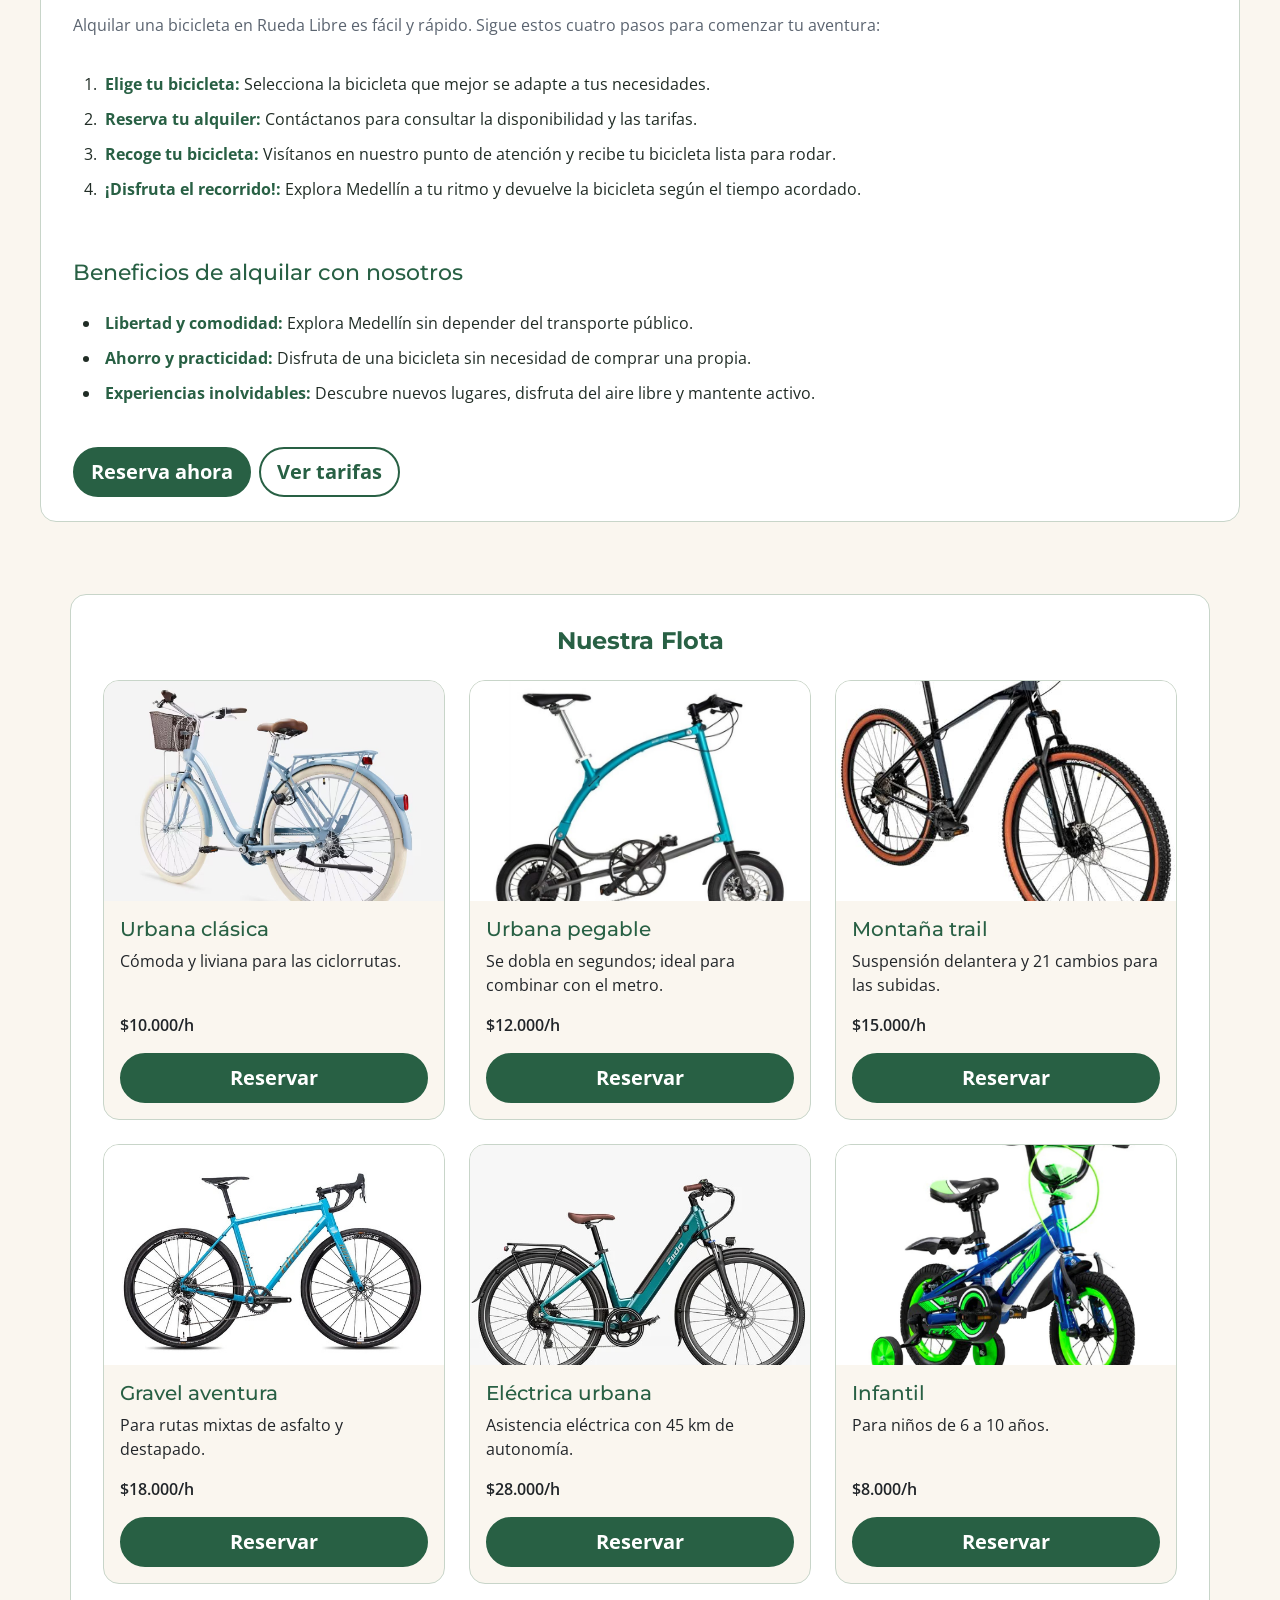
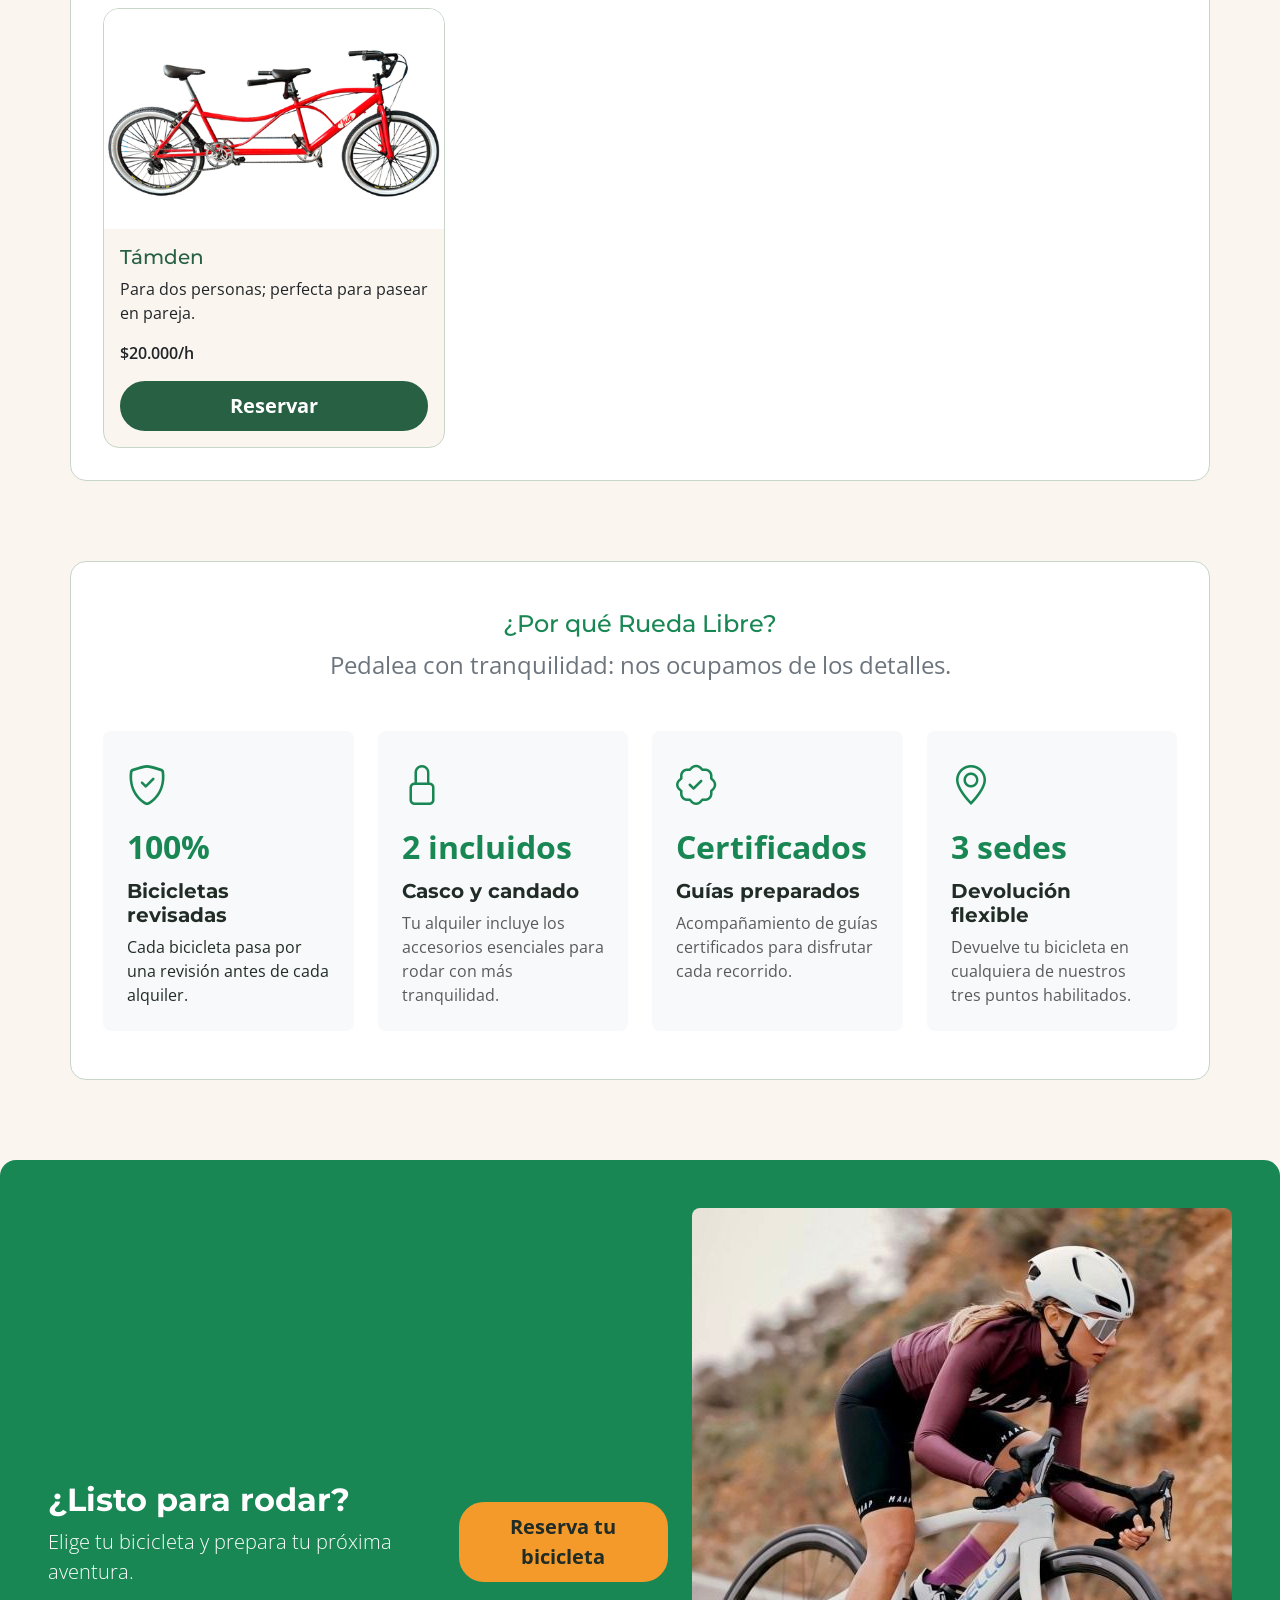
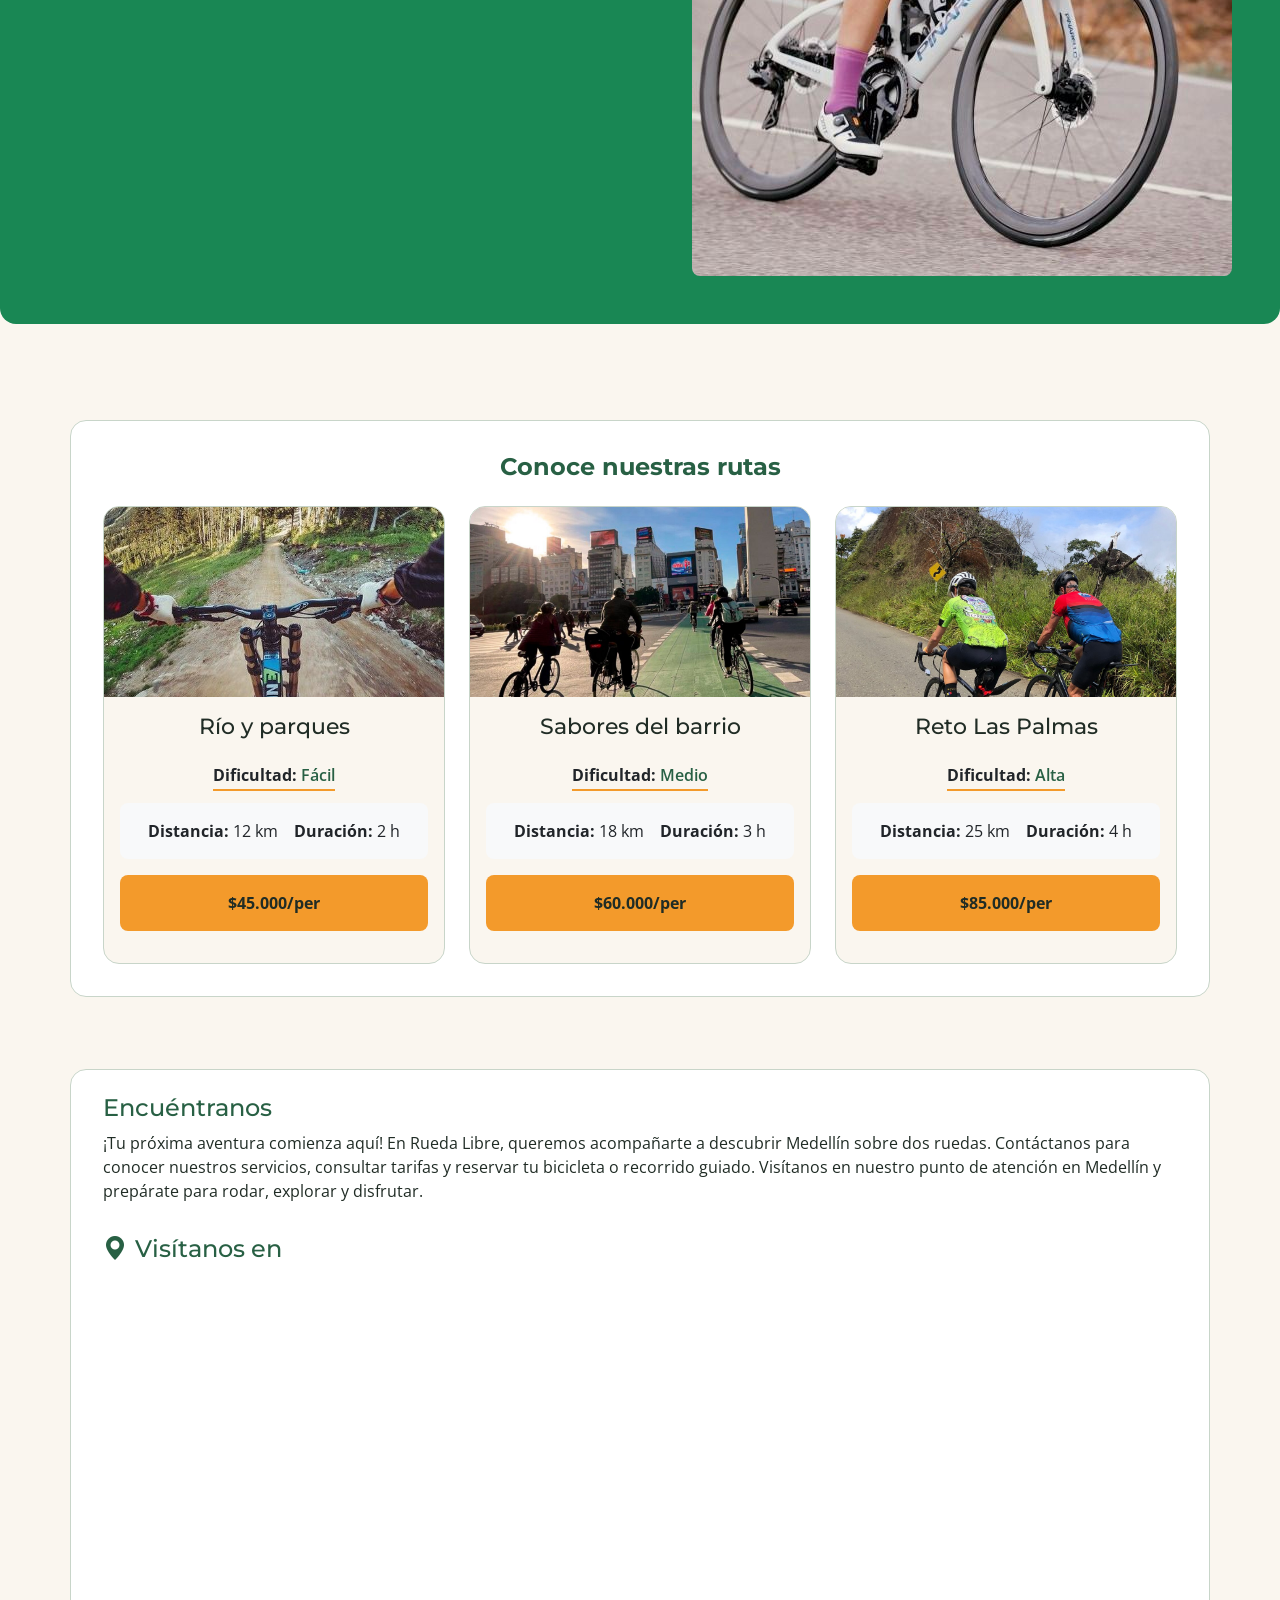
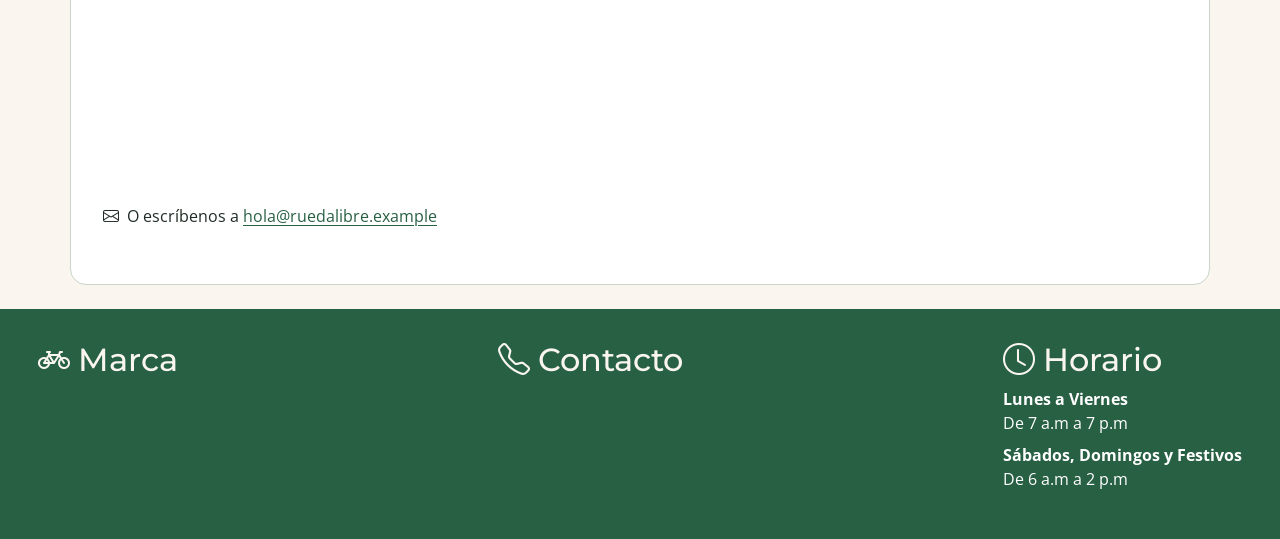
==== commit bc3fef98: "v2.0" ====
--- a/index.html
+++ b/index.html
@@ -15,6 +15,7 @@
     <link href="https://cdn.jsdelivr.net/npm/bootstrap@5.3.8/dist/css/bootstrap.min.css" rel="stylesheet"
         integrity="sha384-sRIl4kxILFvY47J16cr9ZwB07vP4J8+LH7qKQnuqkuIAvNWLzeN8tE5YBujZqJLB" crossorigin="anonymous">
     <!-- <link rel="stylesheet" href="./mobile-first.css"> --> <!--CSS puro con enfoque Mobile-first-->
+    <link rel="stylesheet" href="https://cdn.jsdelivr.net/npm/bootstrap-icons@1.11.3/font/bootstrap-icons.min.css">
     <link rel="stylesheet" href="./css/bootstrap.css"> <!-- CSS complemento de Bootstrap -->
     <title>Rueda Libre | Alquiler de bicicletas en Medellín</title>
     <meta name="description" content="Alquila bicicletas y organiza recorridos guiados por Medellín">
@@ -32,12 +33,12 @@
                 </button>
                 <div class="collapse navbar-collapse" id="menuPrincipal">
                     <ul class="navbar-nav ms-auto">
-                    <li class="nav-item"><a class="nav-link active" aria-current="page" href="./index.html">Inicio</a></li>
-                    <li class="nav-item"><a class="nav-link" href="#Nosotros">Nosotros</a></li>
-                    <li class="nav-item"><a class="nav-link" href="#Servicios">Servicios</a></li>
-                    <li class="nav-item"><a class="nav-link" href="#Encuentranos">Contacto</a></li>
-                    <li class="nav-item"><a class="nav-link" href="./paginas/tarifas.html">Tarifas</a></li>
-                    <li class="nav-item"><a class="nav-link" href="./paginas/reservas.html">Reservas</a></li>
+                    <li class="nav-item"><a class="nav-link active" aria-current="page" href="./index.html"><i class="bi bi-house-door me-1" aria-hidden="true"></i>Inicio</a></li>
+                    <li class="nav-item"><a class="nav-link" href="#Nosotros"><i class="bi bi-people me-1" aria-hidden="true"></i>Nosotros</a></li>
+                    <li class="nav-item"><a class="nav-link" href="#Servicios"><i class="bi bi-tools me-1" aria-hidden="true"></i>Servicios</a></li>
+                    <li class="nav-item"><a class="nav-link" href="#Encuentranos"><i class="bi bi-geo-alt me-1" aria-hidden="true"></i>Contacto</a></li>
+                    <li class="nav-item"><a class="nav-link" href="./paginas/tarifas.html"><i class="bi bi-cash-coin me-1" aria-hidden="true"></i>Tarifas</a></li>
+                    <li class="nav-item"><a class="nav-link" href="./paginas/reservas.html"><i class="bi bi-calendar-check me-1" aria-hidden="true"></i>Reservas</a></li>
                     </ul>
                 </div>
             </div>
@@ -52,6 +53,48 @@
                 <h1 class="display-3 fw-bold">Rueda Libre</h1>
                 <p class="lead mb-0">Bienvenidos a Rueda Libre, un lugar donde podrás alquilar bicicletas y organizar
                     recorridos guiados por toda la ciudad de Medellín.</p>
+            </div>
+        </section>
+
+        <section class="container-xl my-4 px-3 promociones" aria-labelledby="titulo-promos">
+            <h2 id="titulo-promos" class="visually-hidden">Promociones del mes</h2>
+            <div id="carruselPromos" class="carousel slide rounded-4 overflow-hidden" data-bs-ride="carousel">
+                <div class="carousel-indicators">
+                <button type="button" data-bs-target="#carruselPromos" data-bs-slide-to="0" class="active" aria-current="true" aria-label="Promoción 1"></button>
+                <button type="button" data-bs-target="#carruselPromos" data-bs-slide-to="1" aria-label="Promoción 2"></button>
+                <button type="button" data-bs-target="#carruselPromos" data-bs-slide-to="2" aria-label="Promoción 3"></button>
+                </div>
+                <div class="carousel-inner">
+                <div class="carousel-item active">
+                    <img src="./img/Urbana.jpg" class="d-block w-100 promo-img" alt="Bicicleta urbana clásica de la flota de Rueda Libre">
+                    <div class="carousel-caption">
+                        <p class="mb-1 small text-uppercase">Promoción del mes</p>
+                        <h3 class="mb-0">Martes 2x1 en bicicletas urbanas</h3>
+                    </div>
+                </div>
+                <div class="carousel-item">
+                    <img src="./img/Electrica.jpg" class="d-block w-100 promo-img" alt="Bicicleta eléctrica urbana de la flota de Rueda Libre">
+                    <div class="carousel-caption">
+                        <p class="mb-1 small text-uppercase">Promoción del mes</p>
+                        <h3 class="mb-0">20 % de descuento en eléctricas de lunes a jueves</h3>
+                    </div>
+                </div>
+                <div class="carousel-item">
+                    <img src="./img/ruta2.jpg" class="d-block w-100 promo-img" alt="Grupo de ciclistas paseando por la ciudad en un recorrido guiado">
+                    <div class="carousel-caption">
+                        <p class="mb-1 small text-uppercase">Promoción del mes</p>
+                        <h3 class="mb-0">Si cumples años, el recorrido guiado es gratis</h3>
+                    </div>
+                </div>
+                </div>
+                <button class="carousel-control-prev" type="button" data-bs-target="#carruselPromos" data-bs-slide="prev">
+                    <span class="carousel-control-prev-icon" aria-hidden="true"></span>
+                    <span class="visually-hidden">Promoción anterior</span>
+                </button>
+                <button class="carousel-control-next" type="button" data-bs-target="#carruselPromos" data-bs-slide="next">
+                    <span class="carousel-control-next-icon" aria-hidden="true"></span>
+                    <span class="visually-hidden">Promoción siguiente</span>
+                </button>
             </div>
         </section>
 
@@ -114,47 +157,6 @@
             </div>
         </section>
 
-        <section class="container-xl my-4 px-3 promociones" aria-labelledby="titulo-promos">
-            <h2 id="titulo-promos" class="visually-hidden">Promociones del mes</h2>
-            <div id="carruselPromos" class="carousel slide rounded-4 overflow-hidden" data-bs-ride="carousel">
-                <div class="carousel-indicators">
-                <button type="button" data-bs-target="#carruselPromos" data-bs-slide-to="0" class="active" aria-current="true" aria-label="Promoción 1"></button>
-                <button type="button" data-bs-target="#carruselPromos" data-bs-slide-to="1" aria-label="Promoción 2"></button>
-                <button type="button" data-bs-target="#carruselPromos" data-bs-slide-to="2" aria-label="Promoción 3"></button>
-                </div>
-                <div class="carousel-inner">
-                <div class="carousel-item active">
-                    <img src="./img/promo1.jpg" class="d-block w-100 promo-img" alt="Bicicleta urbana clásica de la flota de Rueda Libre">
-                    <div class="carousel-caption">
-                        <p class="mb-1 small text-uppercase">Promoción del mes</p>
-                        <h3 class="mb-0">Martes 2x1 en bicicletas urbanas</h3>
-                    </div>
-                </div>
-                <div class="carousel-item">
-                    <img src="./img/promo2.jpg" class="d-block w-100 promo-img" alt="Bicicleta eléctrica urbana de la flota de Rueda Libre">
-                    <div class="carousel-caption">
-                        <p class="mb-1 small text-uppercase">Promoción del mes</p>
-                        <h3 class="mb-0">20 % de descuento en eléctricas de lunes a jueves</h3>
-                    </div>
-                </div>
-                <div class="carousel-item">
-                    <img src="./img/promo3.jpg" class="d-block w-100 promo-img" alt="Grupo de ciclistas paseando por la ciudad en un recorrido guiado">
-                    <div class="carousel-caption">
-                        <p class="mb-1 small text-uppercase">Promoción del mes</p>
-                        <h3 class="mb-0">Si cumples años, el recorrido guiado es gratis</h3>
-                    </div>
-                </div>
-                </div>
-                <button class="carousel-control-prev" type="button" data-bs-target="#carruselPromos" data-bs-slide="prev">
-                    <span class="carousel-control-prev-icon" aria-hidden="true"></span>
-                    <span class="visually-hidden">Promoción anterior</span>
-                </button>
-                <button class="carousel-control-next" type="button" data-bs-target="#carruselPromos" data-bs-slide="next">
-                    <span class="carousel-control-next-icon" aria-hidden="true"></span>
-                    <span class="visually-hidden">Promoción siguiente</span>
-                </button>
-            </div>
-        </section>
 
         <section class="container alquiler my-4 py-4" id="Alquiler">
             <h2 class="title alquiler-title">¿Cómo alquilar?</h2>
@@ -284,6 +286,7 @@
             <div class="row g-4">
                 <article class="col-12 col-md-6 col-lg-3">
                     <div class="h-100 bg-light rounded-3 p-4">
+                        <i class="bi bi-shield-check fs-1 text-success d-block mb-2" aria-hidden="true"></i>
                         <p class="fs-2 fw-bold text-success mb-2">100%</p>
                         <h3 class="h5 fw-bold mb-2">Bicicletas revisadas</h3>
                         <p class="mb-0">Cada bicicleta pasa por una revisión antes de cada alquiler.</p>
@@ -292,6 +295,7 @@
 
                 <article class="col-12 col-md-6 col-lg-3">
                     <div class="h-100 bg-light rounded-3 p-4">
+                        <i class="bi bi-lock fs-1 text-success d-block mb-2" aria-hidden="true"></i>
                         <p class="fs-2 fw-bold text-success mb-2">2 incluidos</p>
                         <h3 class="h5 fw-bold mb-2">Casco y candado</h3>
                         <p class="text-body-secondary mb-0">Tu alquiler incluye los accesorios esenciales para rodar con
@@ -301,6 +305,7 @@
 
                 <article class="col-12 col-md-6 col-lg-3">
                     <div class="h-100 bg-light rounded-3 p-4">
+                        <i class="bi bi-patch-check fs-1 text-success d-block mb-2" aria-hidden="true"></i>
                         <p class="fs-2 fw-bold text-success mb-2">Certificados</p>
                         <h3 class="h5 fw-bold mb-2">Guías preparados</h3>
                         <p class="text-body-secondary mb-0">Acompañamiento de guías certificados para disfrutar cada
@@ -310,6 +315,7 @@
 
                 <article class="col-12 col-md-6 col-lg-3">
                     <div class="h-100 bg-light rounded-3 p-4">
+                        <i class="bi bi-geo-alt fs-1 text-success d-block mb-2" aria-hidden="true"></i>
                         <p class="fs-2 fw-bold text-success mb-2">3 sedes</p>
                         <h3 class="h5 fw-bold mb-2">Devolución flexible</h3>
                         <p class="text-body-secondary mb-0">Devuelve tu bicicleta en cualquiera de nuestros tres puntos
@@ -400,7 +406,7 @@
 
             <div class="container-encuentranos-content encuentranos-map">
 
-                <h3>Visítanos en</h3>
+                <h3><i class="bi bi-geo-alt-fill me-2" aria-hidden="true"></i>Visítanos en</h3>
 
                 <iframe
                     src="https://www.google.com/maps/embed?pb=!1m18!1m12!1m3!1d3853.514376188081!2d-75.4993815813204!3d6.206771597466612!2m3!1f0!2f0!3f0!3m2!1i1024!2i768!4f13.1!3m3!1m2!1s0x8e4427141bd57539%3A0x10befc97ec4a2bd7!2sBosque%20de%20pinos!5e0!3m2!1ses!2sco!4v1792507449510!5m2!1ses!2sco"
@@ -411,7 +417,8 @@
             </div>
 
             <address class="container-encuentranos-content encuentranos-mail">
-                O escríbenos a
+                
+                <i class="bi bi-envelope me-2" aria-hidden="true"></i>O escríbenos a
                 <a href="mailto:hola@ruedalibre.example">
                     hola@ruedalibre.example
                 </a>
@@ -423,8 +430,8 @@
 
 
         <aside class="whatsapp">
-            <a href="whatsapp://send?phone=573001234567" target="_blank" class="btn btn-primary btn-whatsapp">
-                <img src="./img/whatsapp.png" alt="WhatsApp">
+            <a href="whatsapp://send?phone=573001234567" target="_blank" class="btn btn-primary btn-whatsapp" aria-label="Escríbenos por WhatsApp">
+                <i class="bi bi-whatsapp" aria-hidden="true"></i>
                 <p>Escríbenos!</p>
             </a>
         </aside>
@@ -432,15 +439,15 @@
 
     <footer id="footer">
         <section class="footer-section">
-            <h2>Marca</h2>
+            <h2><i class="bi bi-bicycle me-2" aria-hidden="true"></i>Marca</h2>
         </section>
 
         <section class="footer-section">
-            <h2>Contacto</h2>
+            <h2><i class="bi bi-telephone me-2" aria-hidden="true"></i>Contacto</h2>
         </section>
 
         <section class="footer-section">
-            <h2>Horario</h2>
+            <h2><i class="bi bi-clock me-2" aria-hidden="true"></i>Horario</h2>
 
             <dl>
                 <dt>Lunes a Viernes</dt>
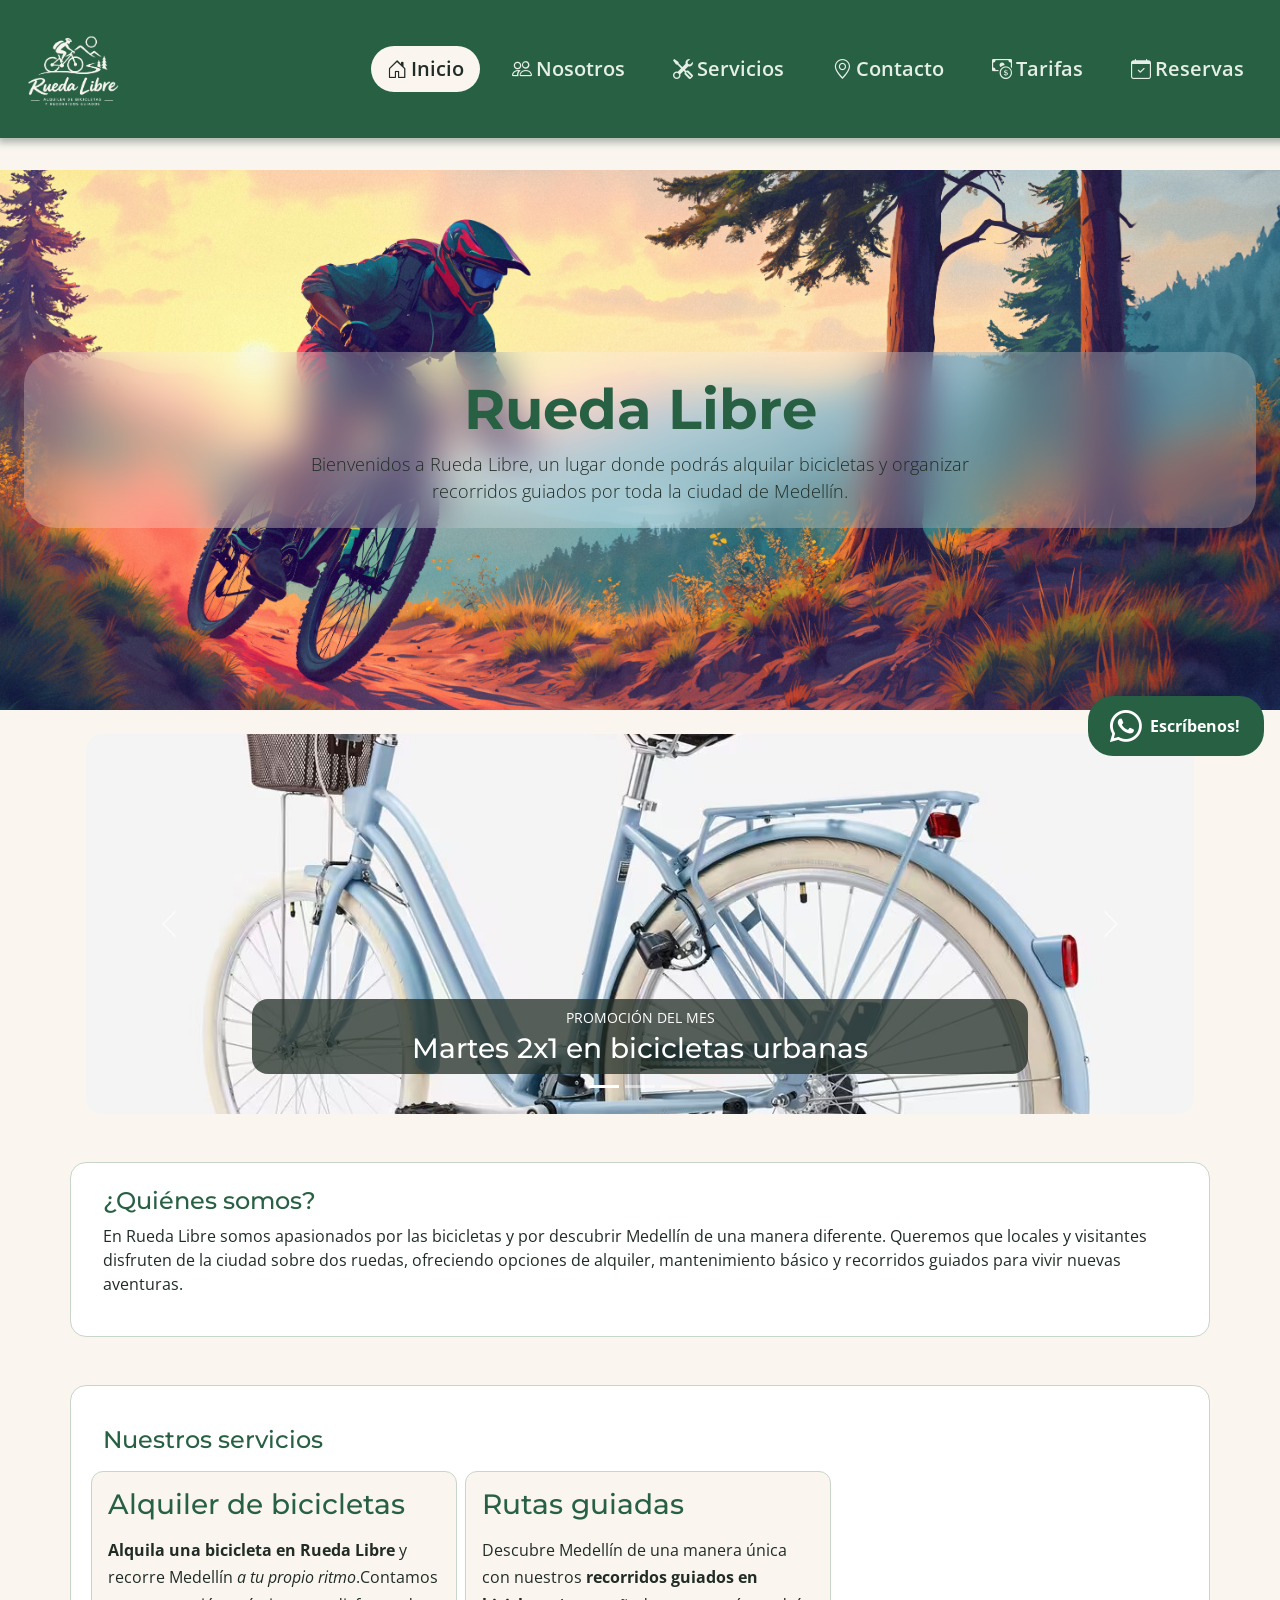
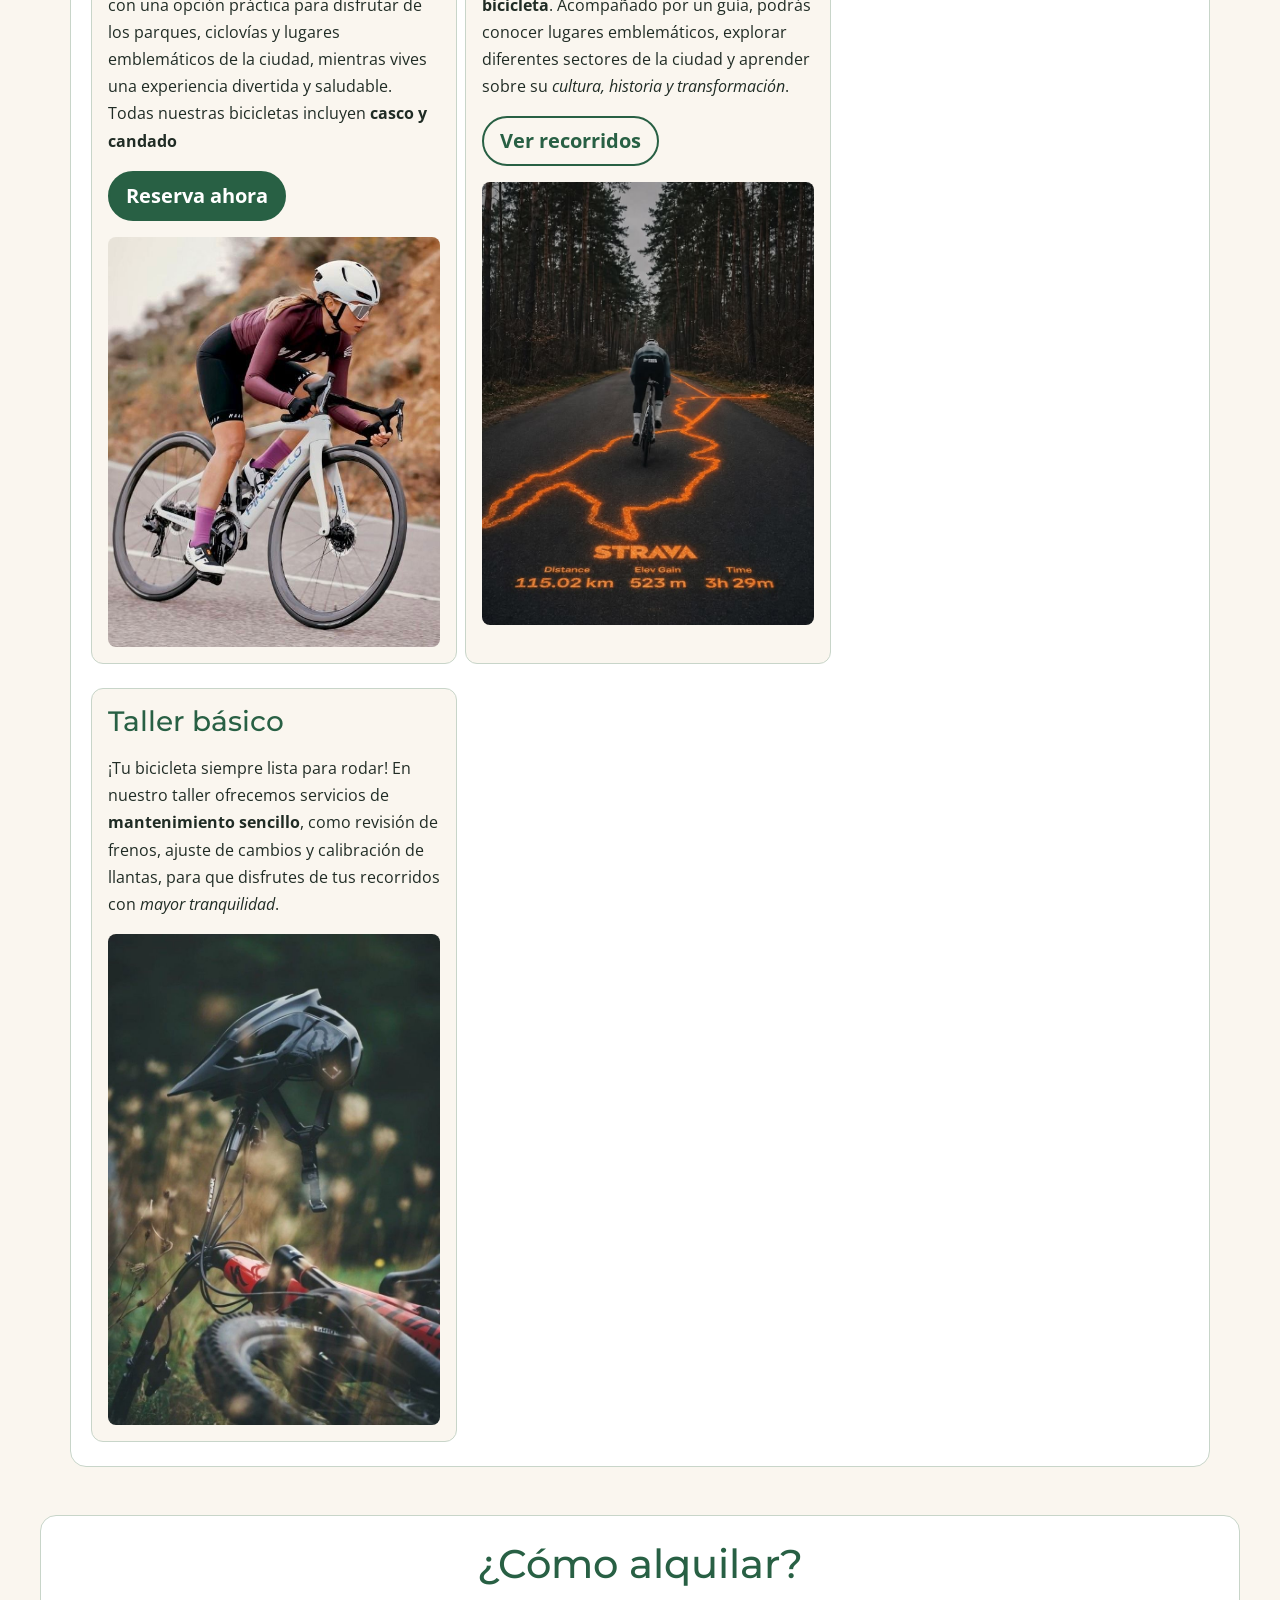
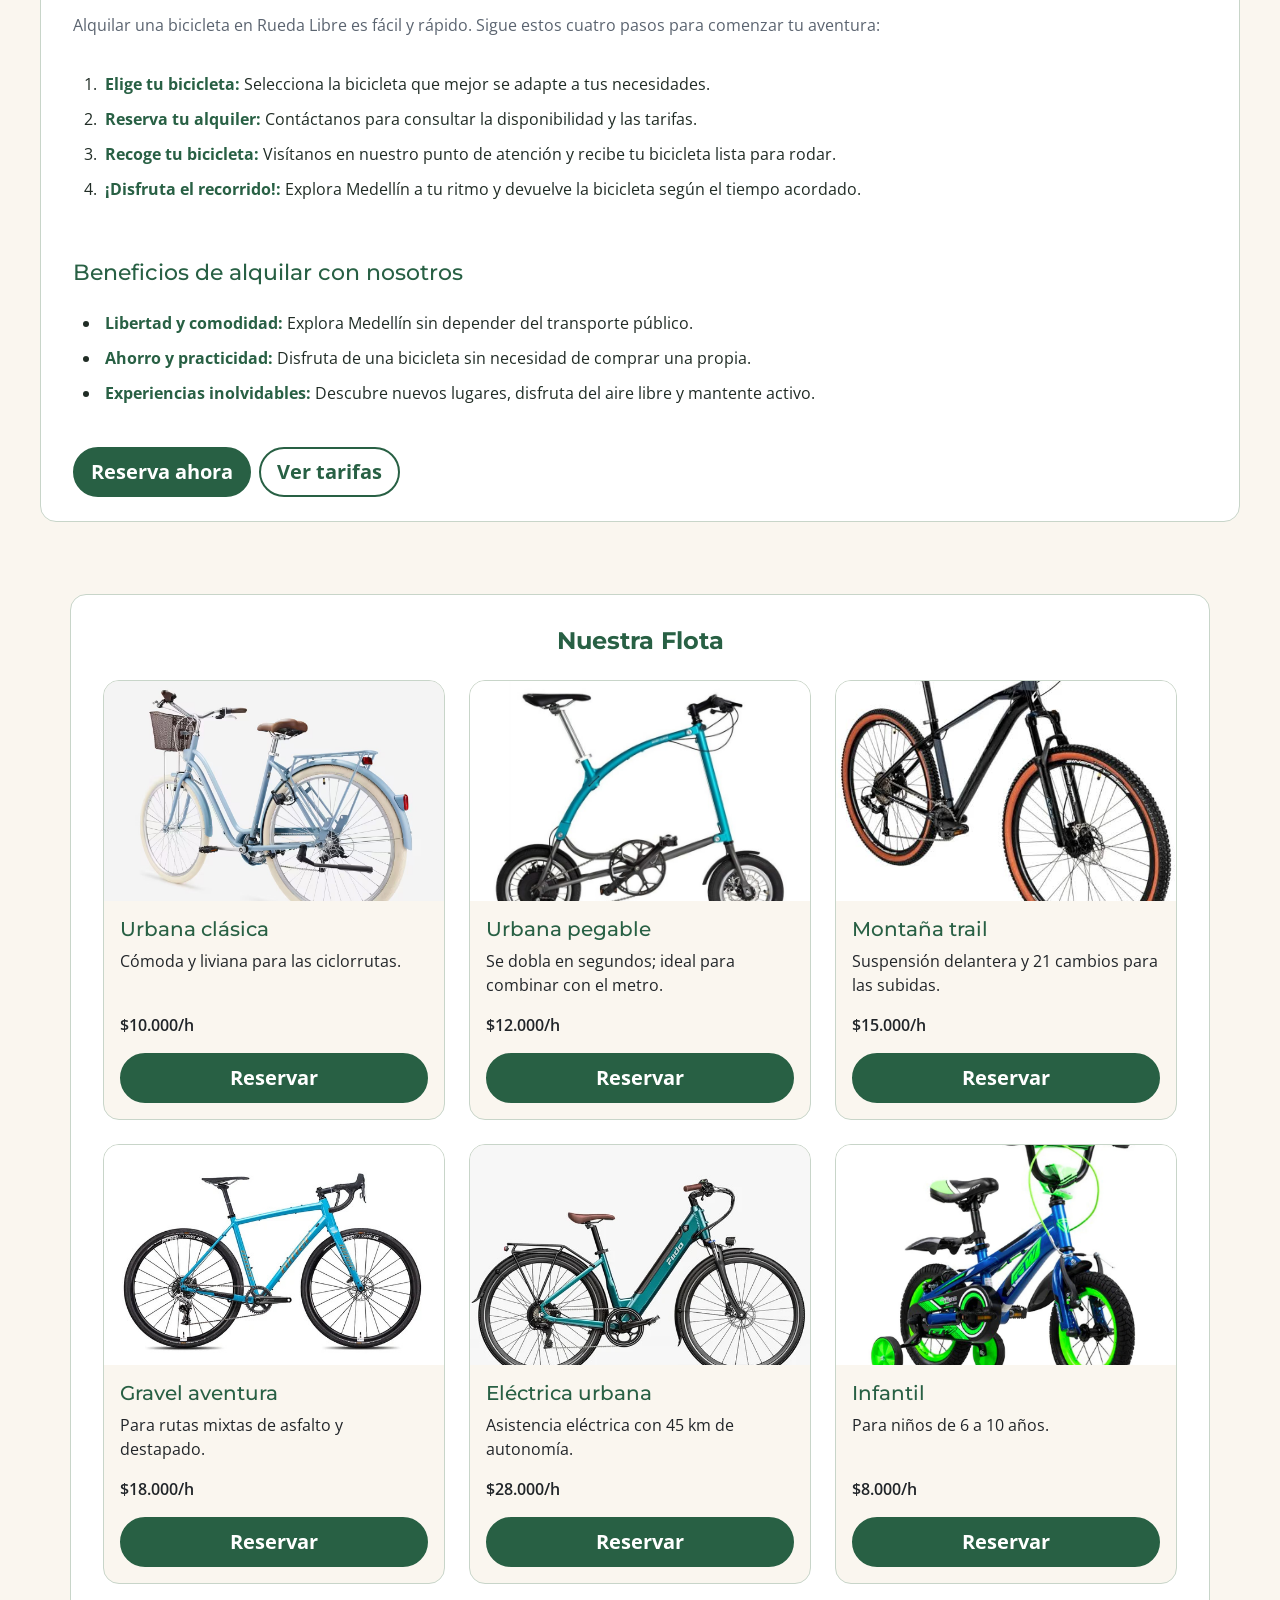
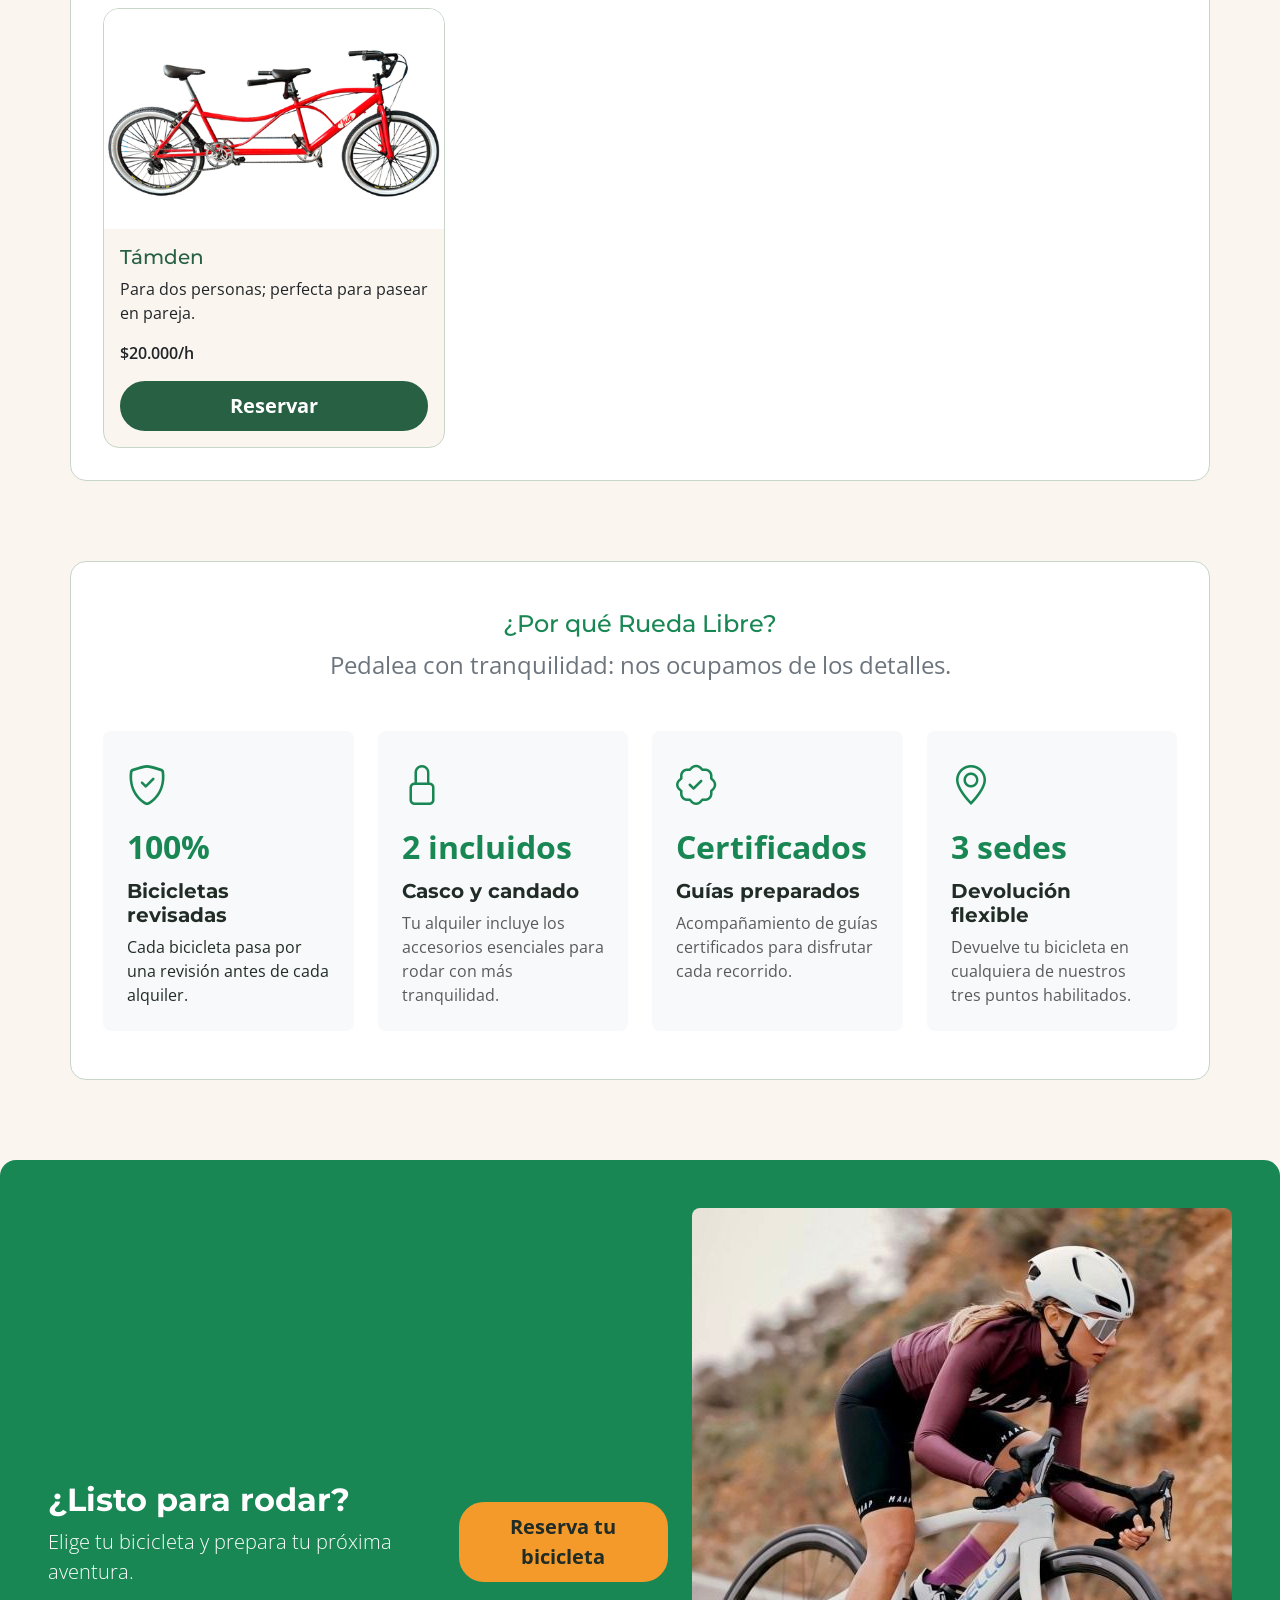
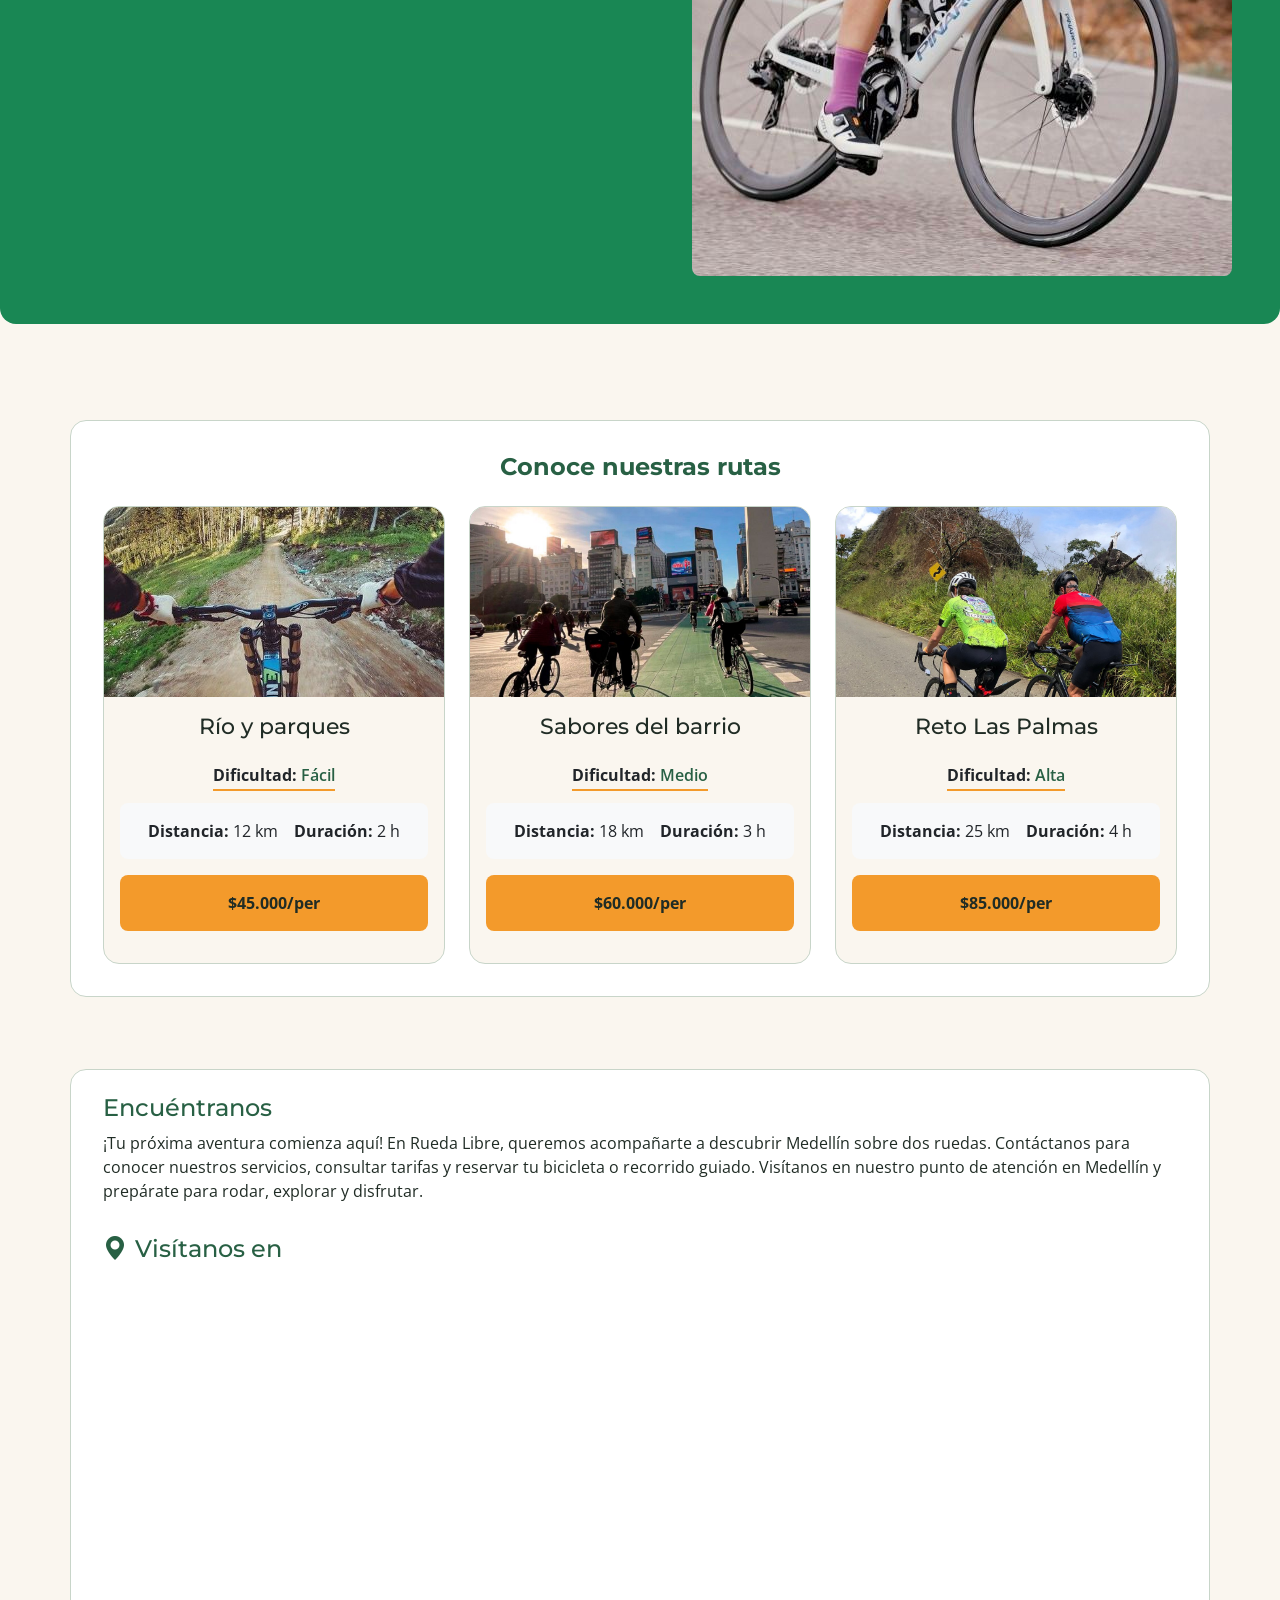
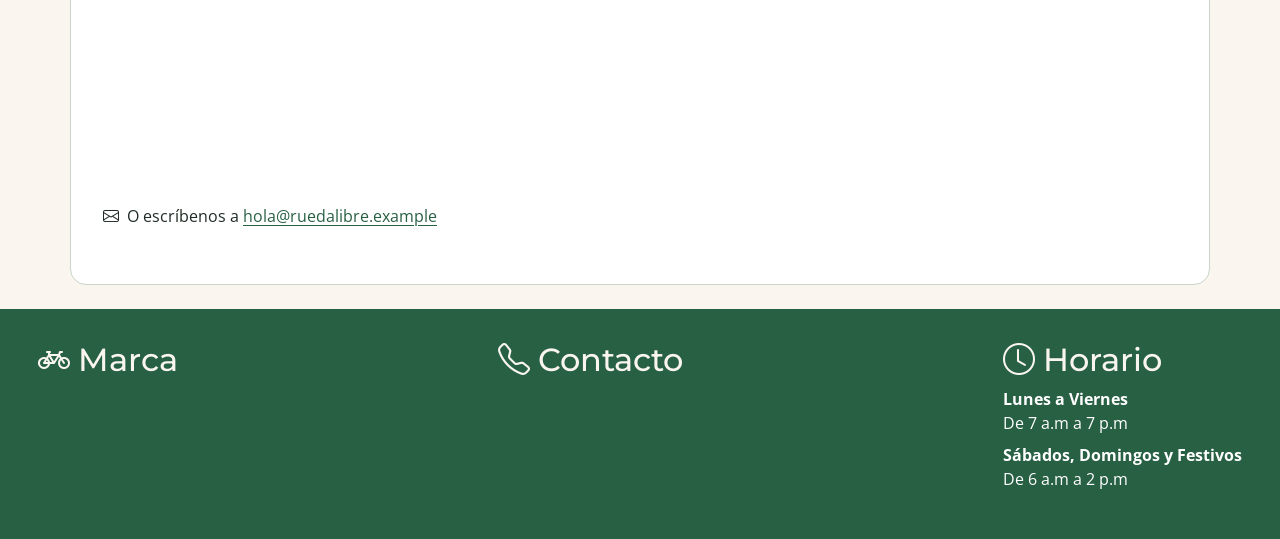
==== commit b791a6aa: "Update welcome-content div to use flexbox layout" ====
--- a/index.html
+++ b/index.html
@@ -49,7 +49,7 @@
         <section
             class="container-fluid container-welcome d-flex flex-column align-items-center justify-content-center text-center px-4 py-5"
             id="container-welcome">
-            <div class="welcome-content w-100 w-md-75 w-xl-50 p-4 rounded-5">
+            <div class="welcome-content d-flex flex-column align-items-center justify-content-center w-100 w-md-75 w-xl-50 p-4 rounded-5">
                 <h1 class="display-3 fw-bold">Rueda Libre</h1>
                 <p class="lead mb-0">Bienvenidos a Rueda Libre, un lugar donde podrás alquilar bicicletas y organizar
                     recorridos guiados por toda la ciudad de Medellín.</p>
@@ -466,4 +466,4 @@
         crossorigin="anonymous"></script>
 </body>
 
-</html>+</html>
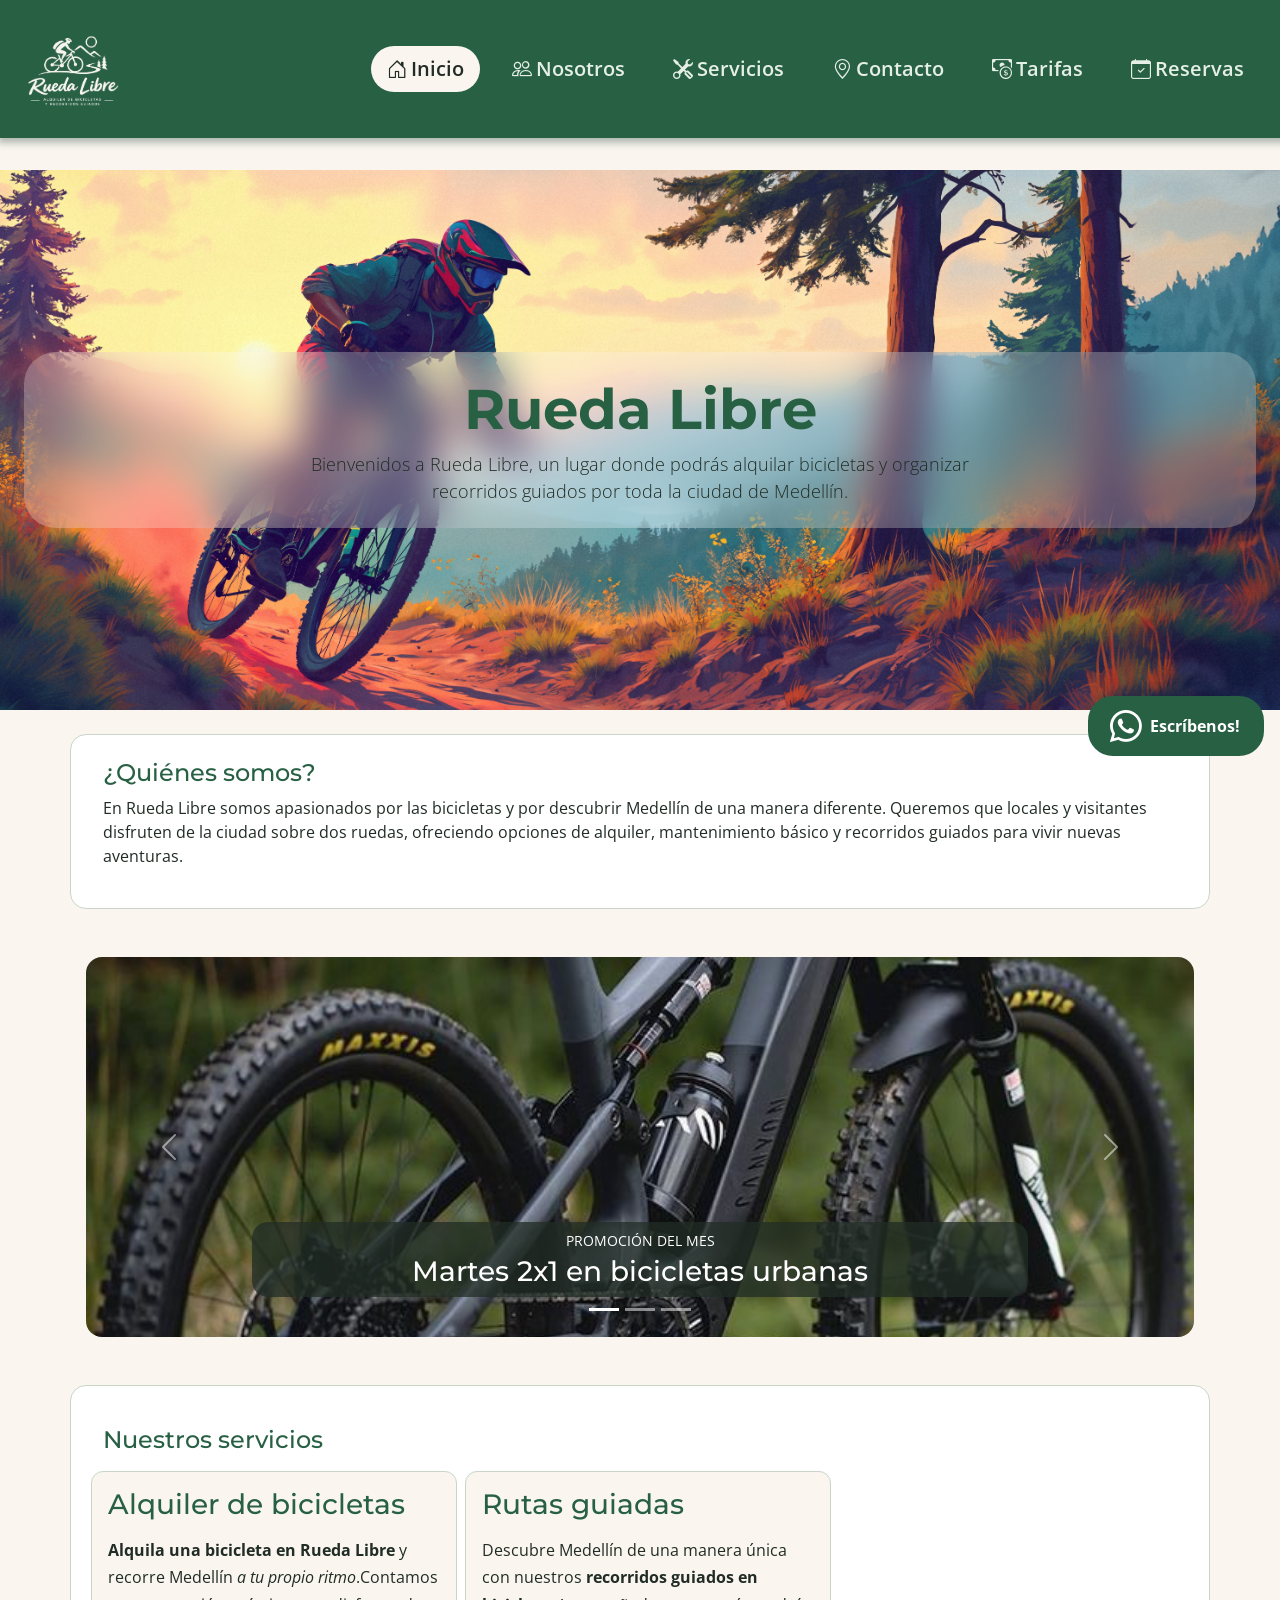
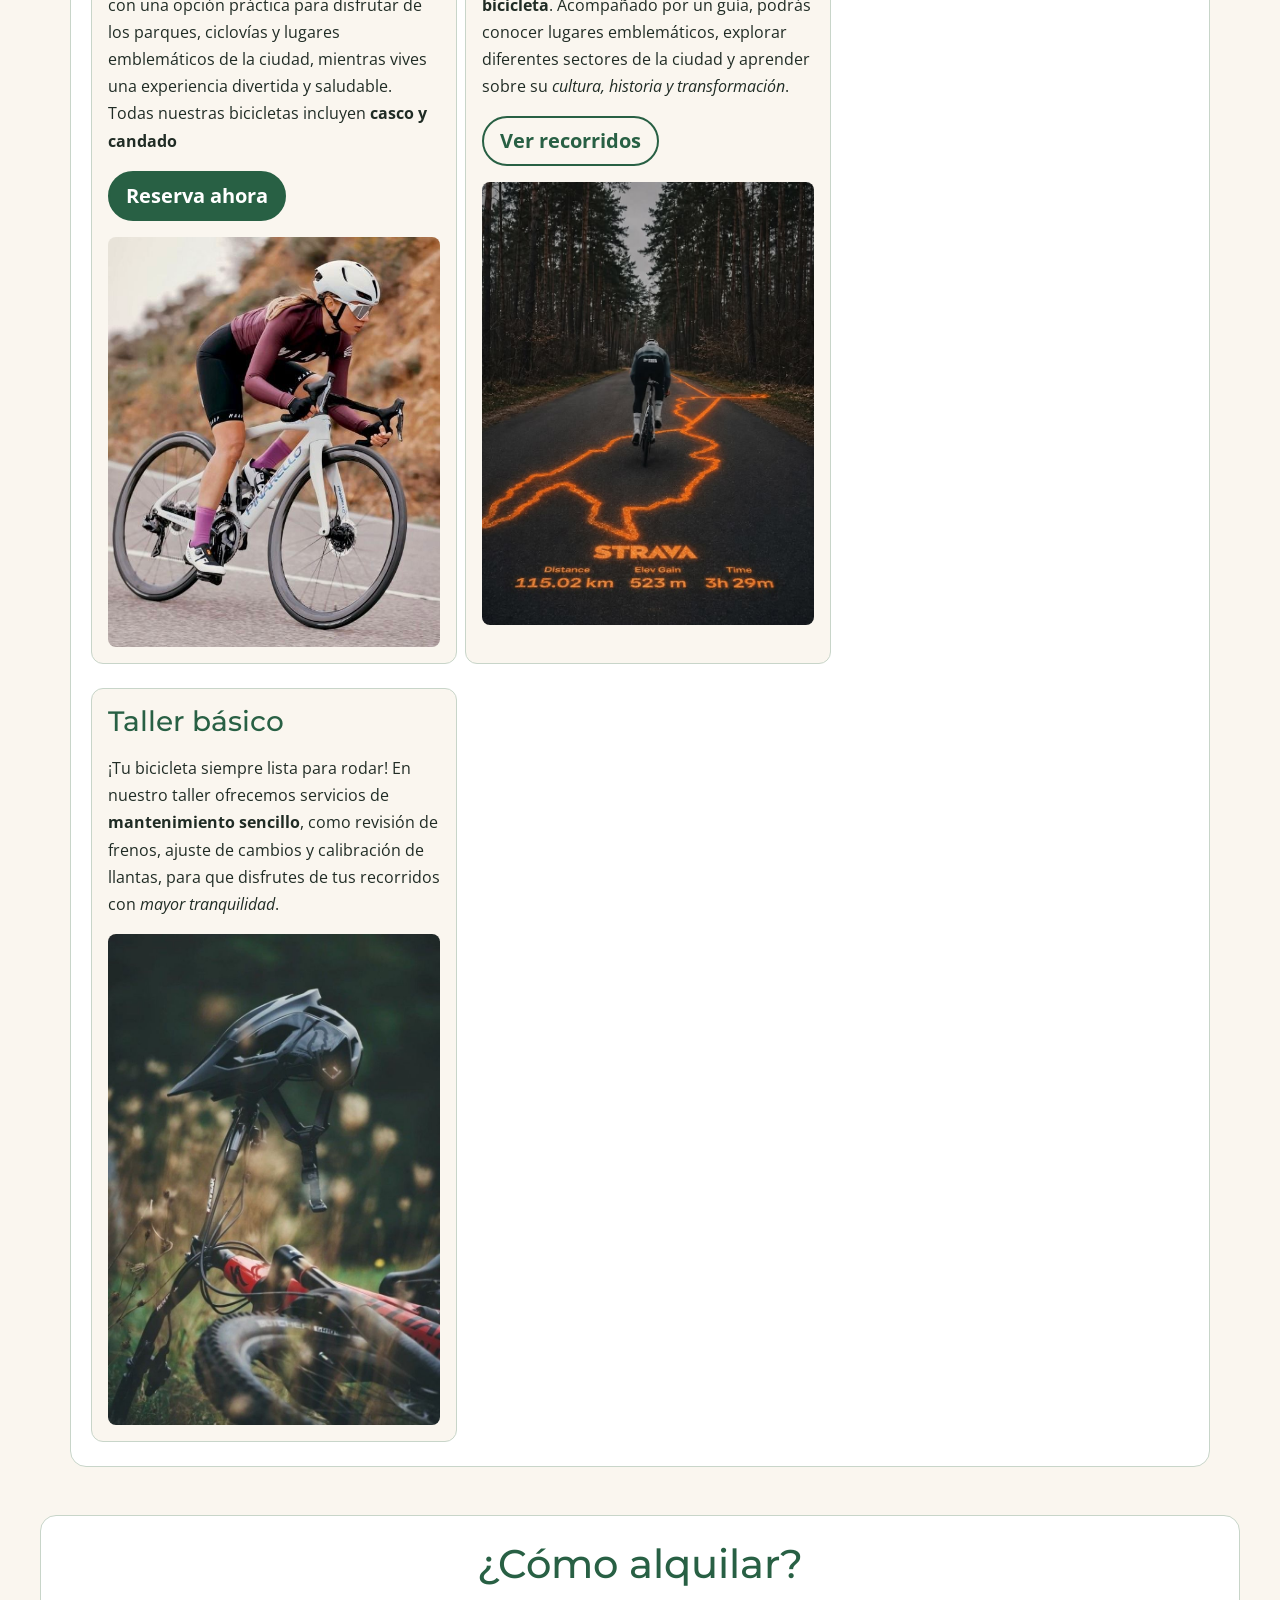
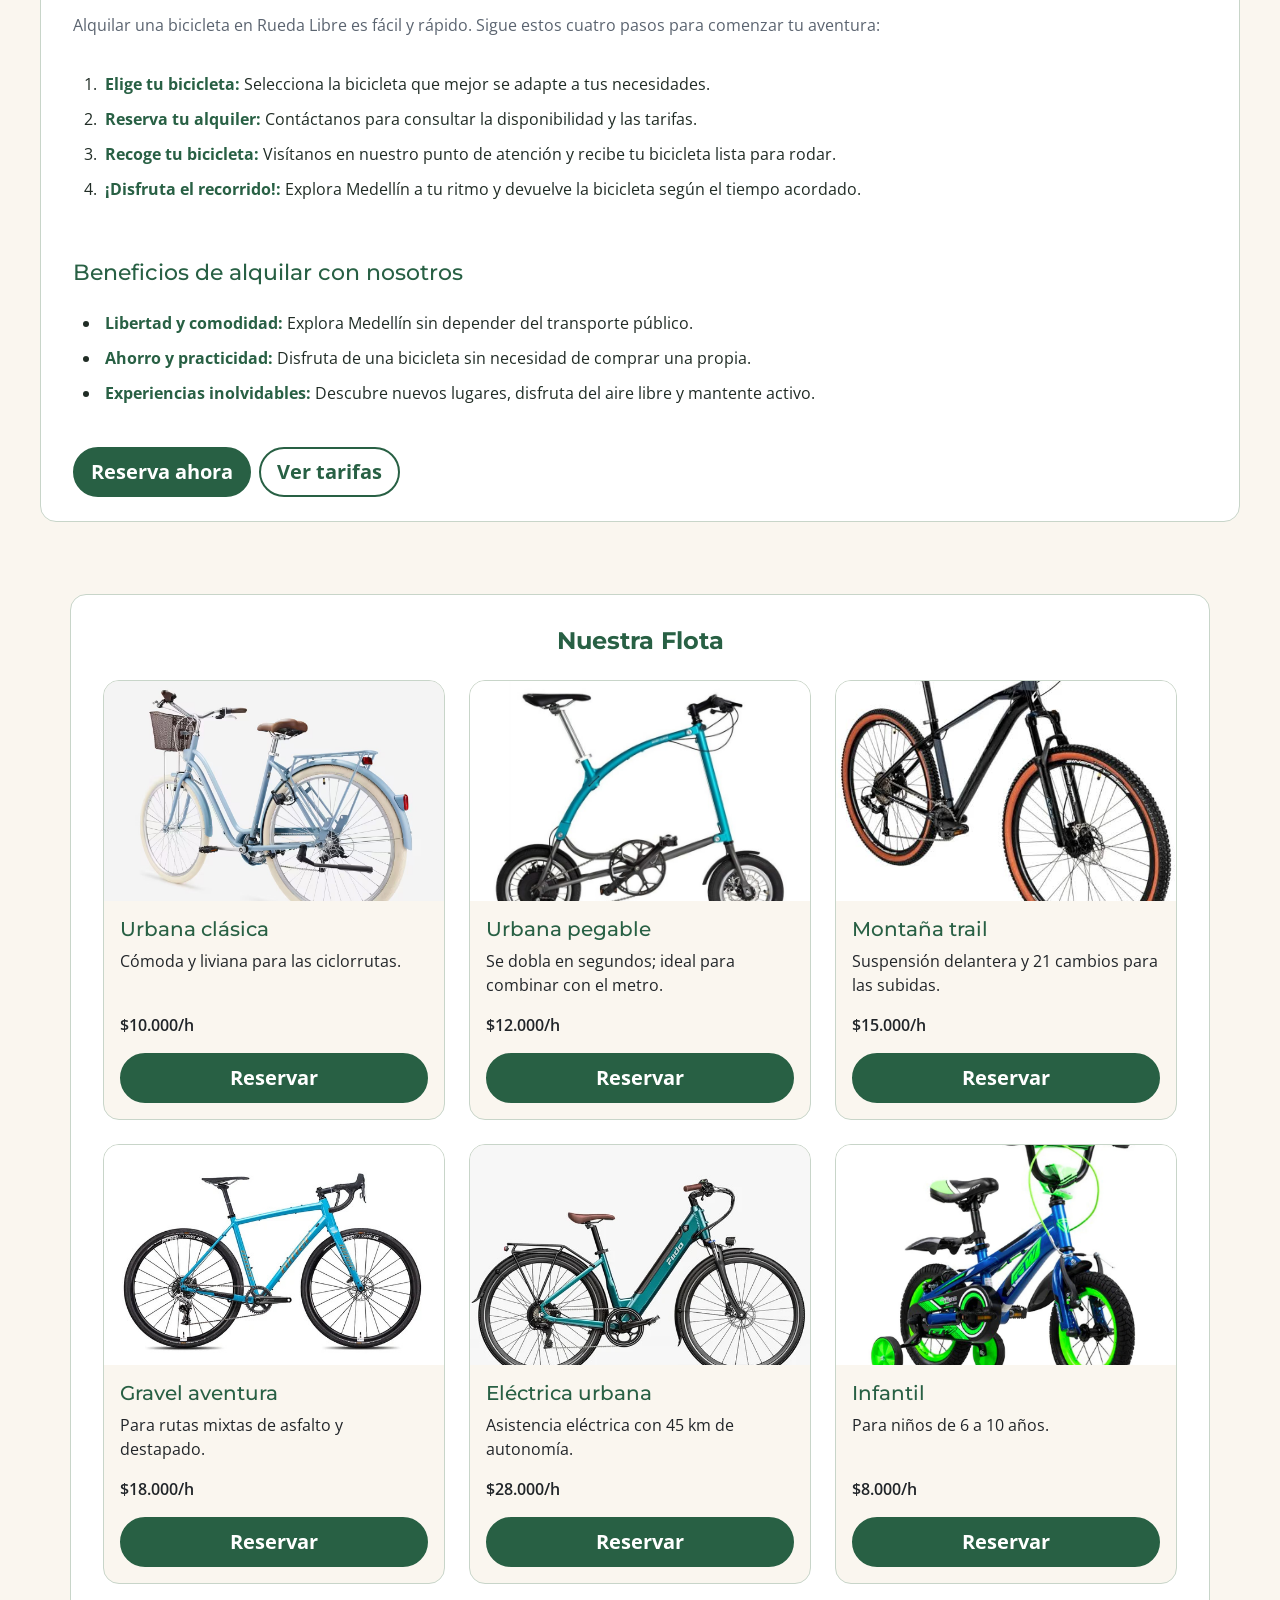
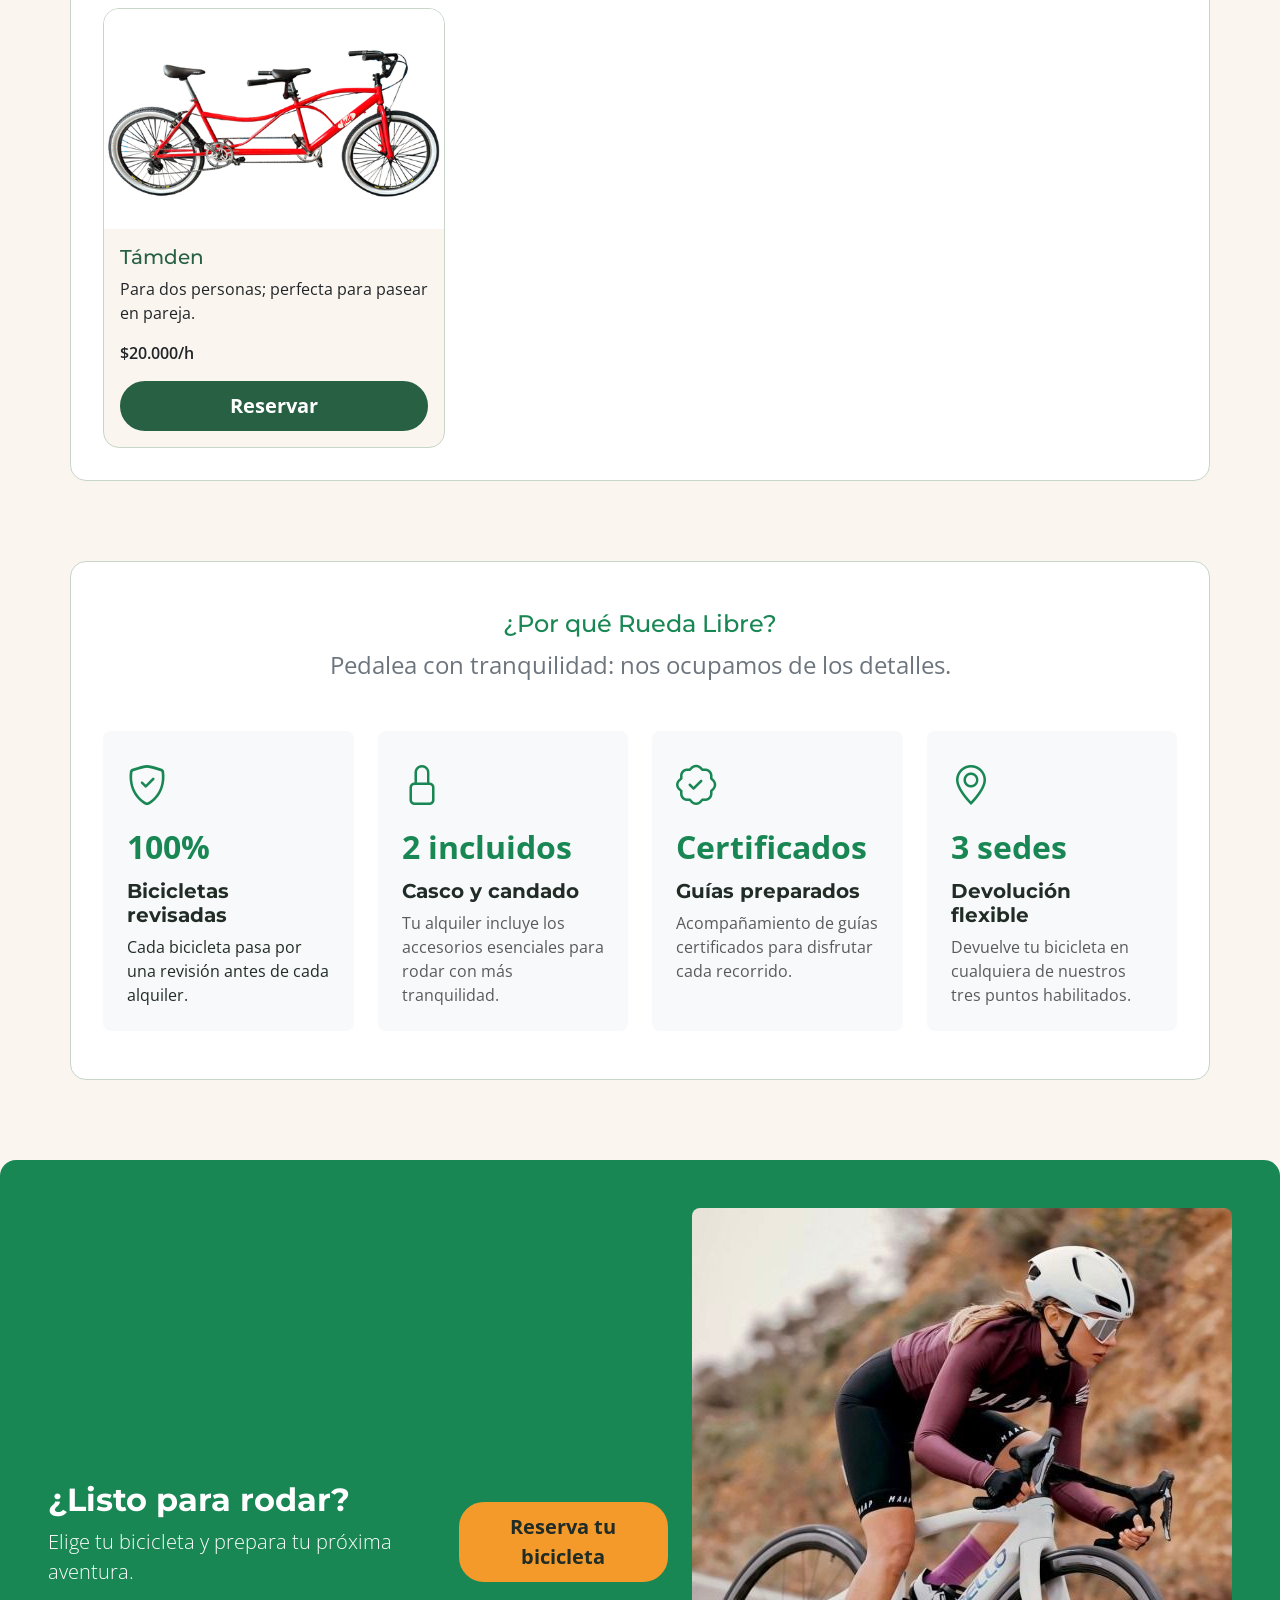
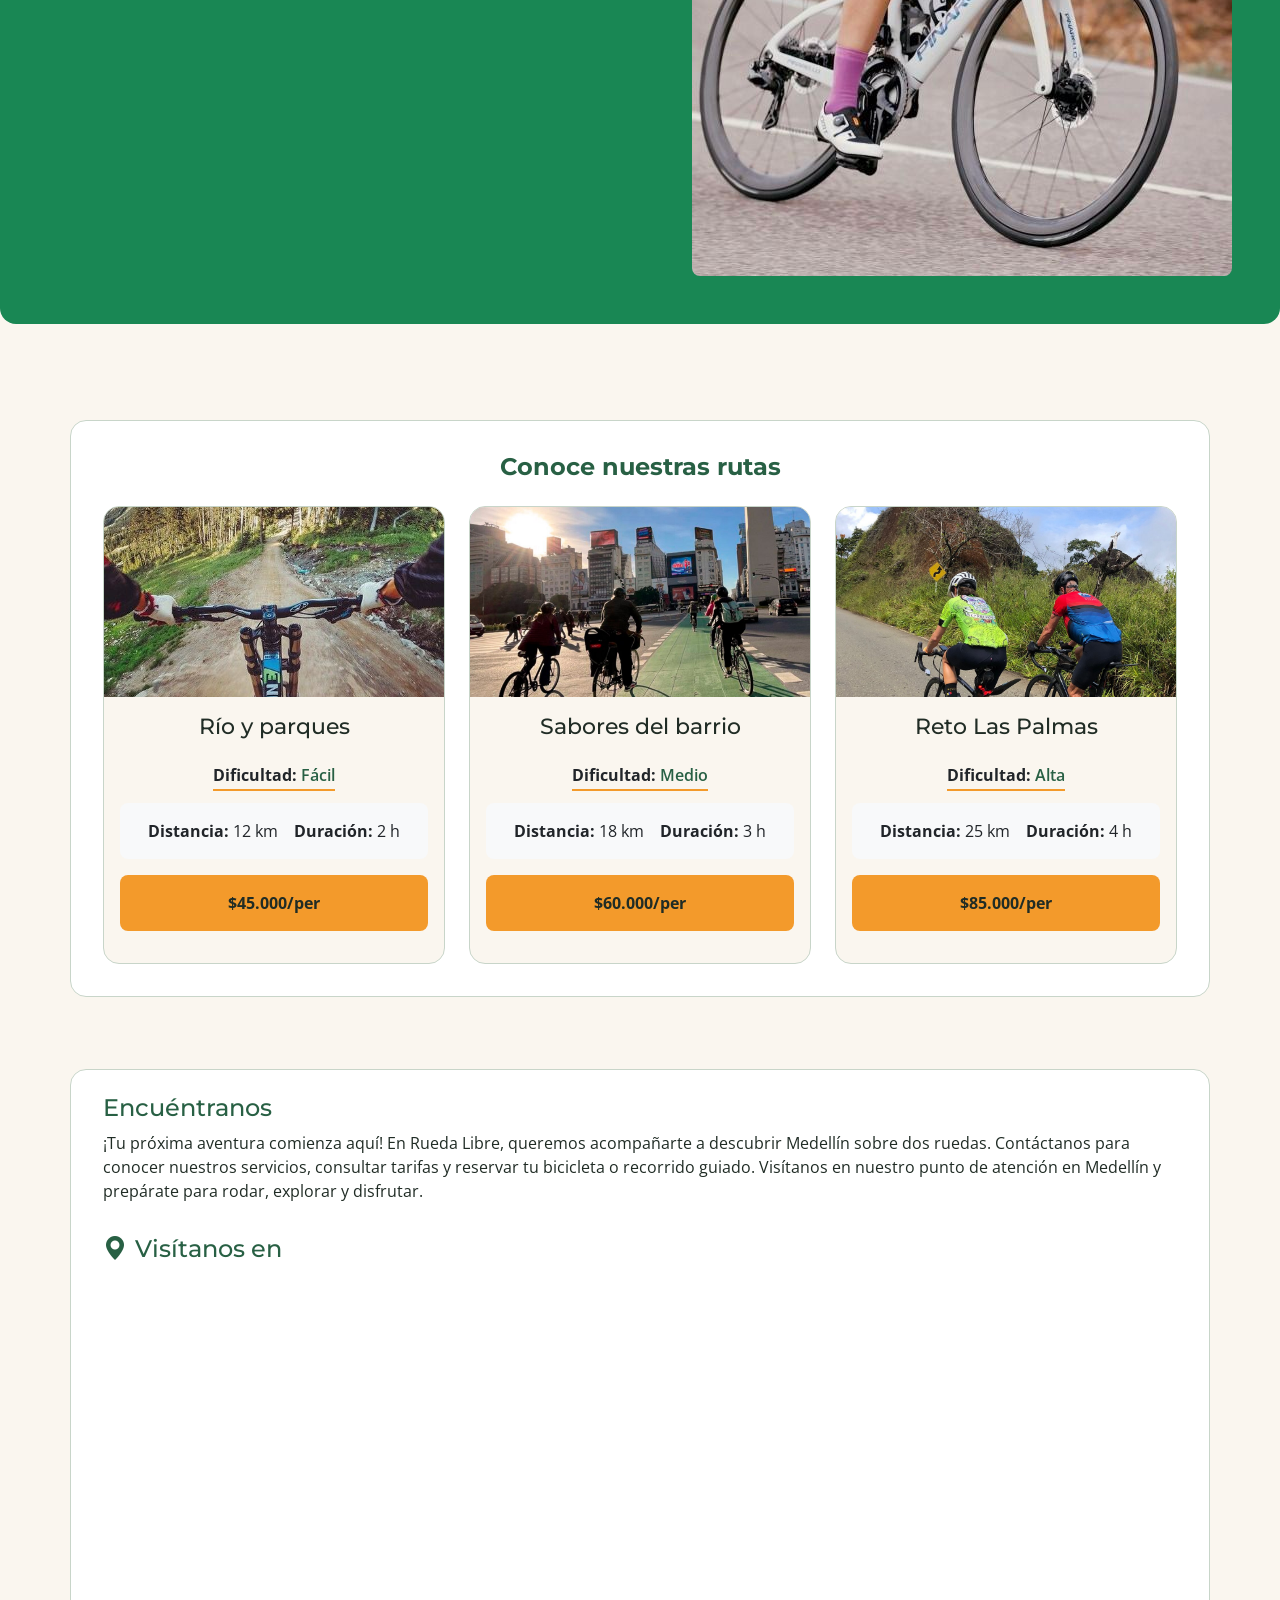
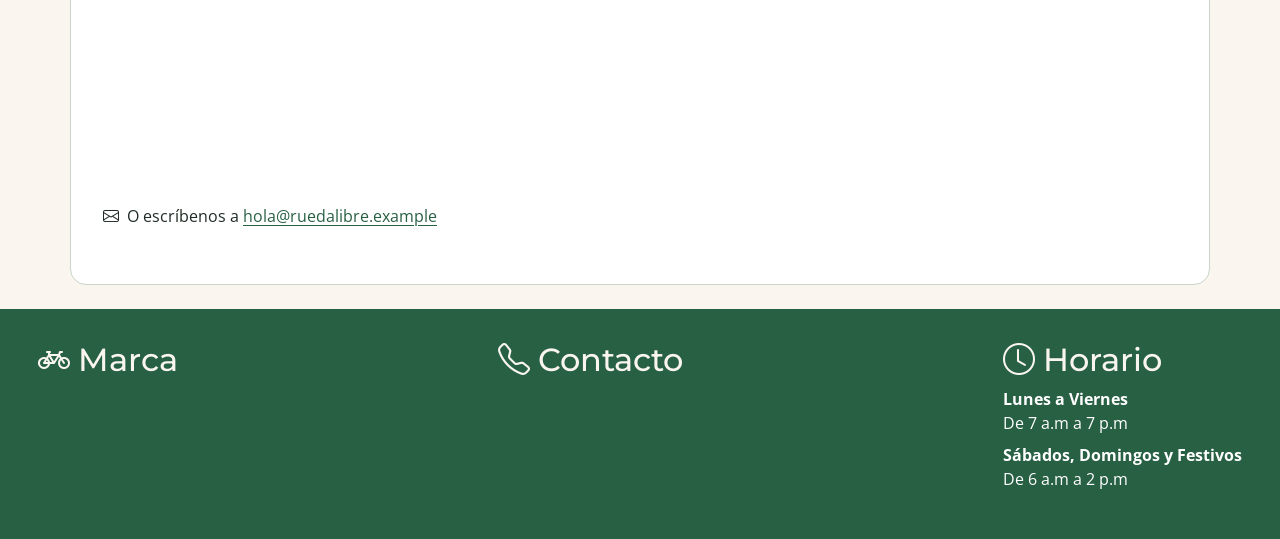
==== commit 19dc8954: "fix: corrección de rutas de imágenes y posición estructural del carrusel de promociones" ====
--- a/index.html
+++ b/index.html
@@ -56,7 +56,17 @@
             </div>
         </section>
 
-        <section class="container-xl my-4 px-3 promociones" aria-labelledby="titulo-promos">
+
+        <section class="container nosotros my-4 py-4" id="Nosotros">
+            <h2 class="title nosotros-title">¿Quiénes somos?</h2>
+            <p>En Rueda Libre somos apasionados por las bicicletas y por descubrir Medellín de una manera diferente.
+                Queremos que locales y visitantes disfruten de la ciudad sobre dos ruedas, ofreciendo opciones de
+                alquiler,
+                mantenimiento básico y recorridos guiados para vivir nuevas aventuras.</p>
+        </section>
+
+
+          <section class="container-xl my-4 px-3 promociones" aria-labelledby="titulo-promos">
             <h2 id="titulo-promos" class="visually-hidden">Promociones del mes</h2>
             <div id="carruselPromos" class="carousel slide rounded-4 overflow-hidden" data-bs-ride="carousel">
                 <div class="carousel-indicators">
@@ -66,21 +76,21 @@
                 </div>
                 <div class="carousel-inner">
                 <div class="carousel-item active">
-                    <img src="./img/Urbana.jpg" class="d-block w-100 promo-img" alt="Bicicleta urbana clásica de la flota de Rueda Libre">
+                    <img src="./img/promo1.jpg" class="d-block w-100 promo-img" alt="Bicicleta urbana clásica de la flota de Rueda Libre">
                     <div class="carousel-caption">
                         <p class="mb-1 small text-uppercase">Promoción del mes</p>
                         <h3 class="mb-0">Martes 2x1 en bicicletas urbanas</h3>
                     </div>
                 </div>
                 <div class="carousel-item">
-                    <img src="./img/Electrica.jpg" class="d-block w-100 promo-img" alt="Bicicleta eléctrica urbana de la flota de Rueda Libre">
+                    <img src="./img/promo2.jpg" class="d-block w-100 promo-img" alt="Bicicleta eléctrica urbana de la flota de Rueda Libre">
                     <div class="carousel-caption">
                         <p class="mb-1 small text-uppercase">Promoción del mes</p>
                         <h3 class="mb-0">20 % de descuento en eléctricas de lunes a jueves</h3>
                     </div>
                 </div>
                 <div class="carousel-item">
-                    <img src="./img/ruta2.jpg" class="d-block w-100 promo-img" alt="Grupo de ciclistas paseando por la ciudad en un recorrido guiado">
+                    <img src="./img/promo3.jpg" class="d-block w-100 promo-img" alt="Grupo de ciclistas paseando por la ciudad en un recorrido guiado">
                     <div class="carousel-caption">
                         <p class="mb-1 small text-uppercase">Promoción del mes</p>
                         <h3 class="mb-0">Si cumples años, el recorrido guiado es gratis</h3>
@@ -96,14 +106,6 @@
                     <span class="visually-hidden">Promoción siguiente</span>
                 </button>
             </div>
-        </section>
-
-        <section class="container nosotros my-4 py-4" id="Nosotros">
-            <h2 class="title nosotros-title">¿Quiénes somos?</h2>
-            <p>En Rueda Libre somos apasionados por las bicicletas y por descubrir Medellín de una manera diferente.
-                Queremos que locales y visitantes disfruten de la ciudad sobre dos ruedas, ofreciendo opciones de
-                alquiler,
-                mantenimiento básico y recorridos guiados para vivir nuevas aventuras.</p>
         </section>
 
 
